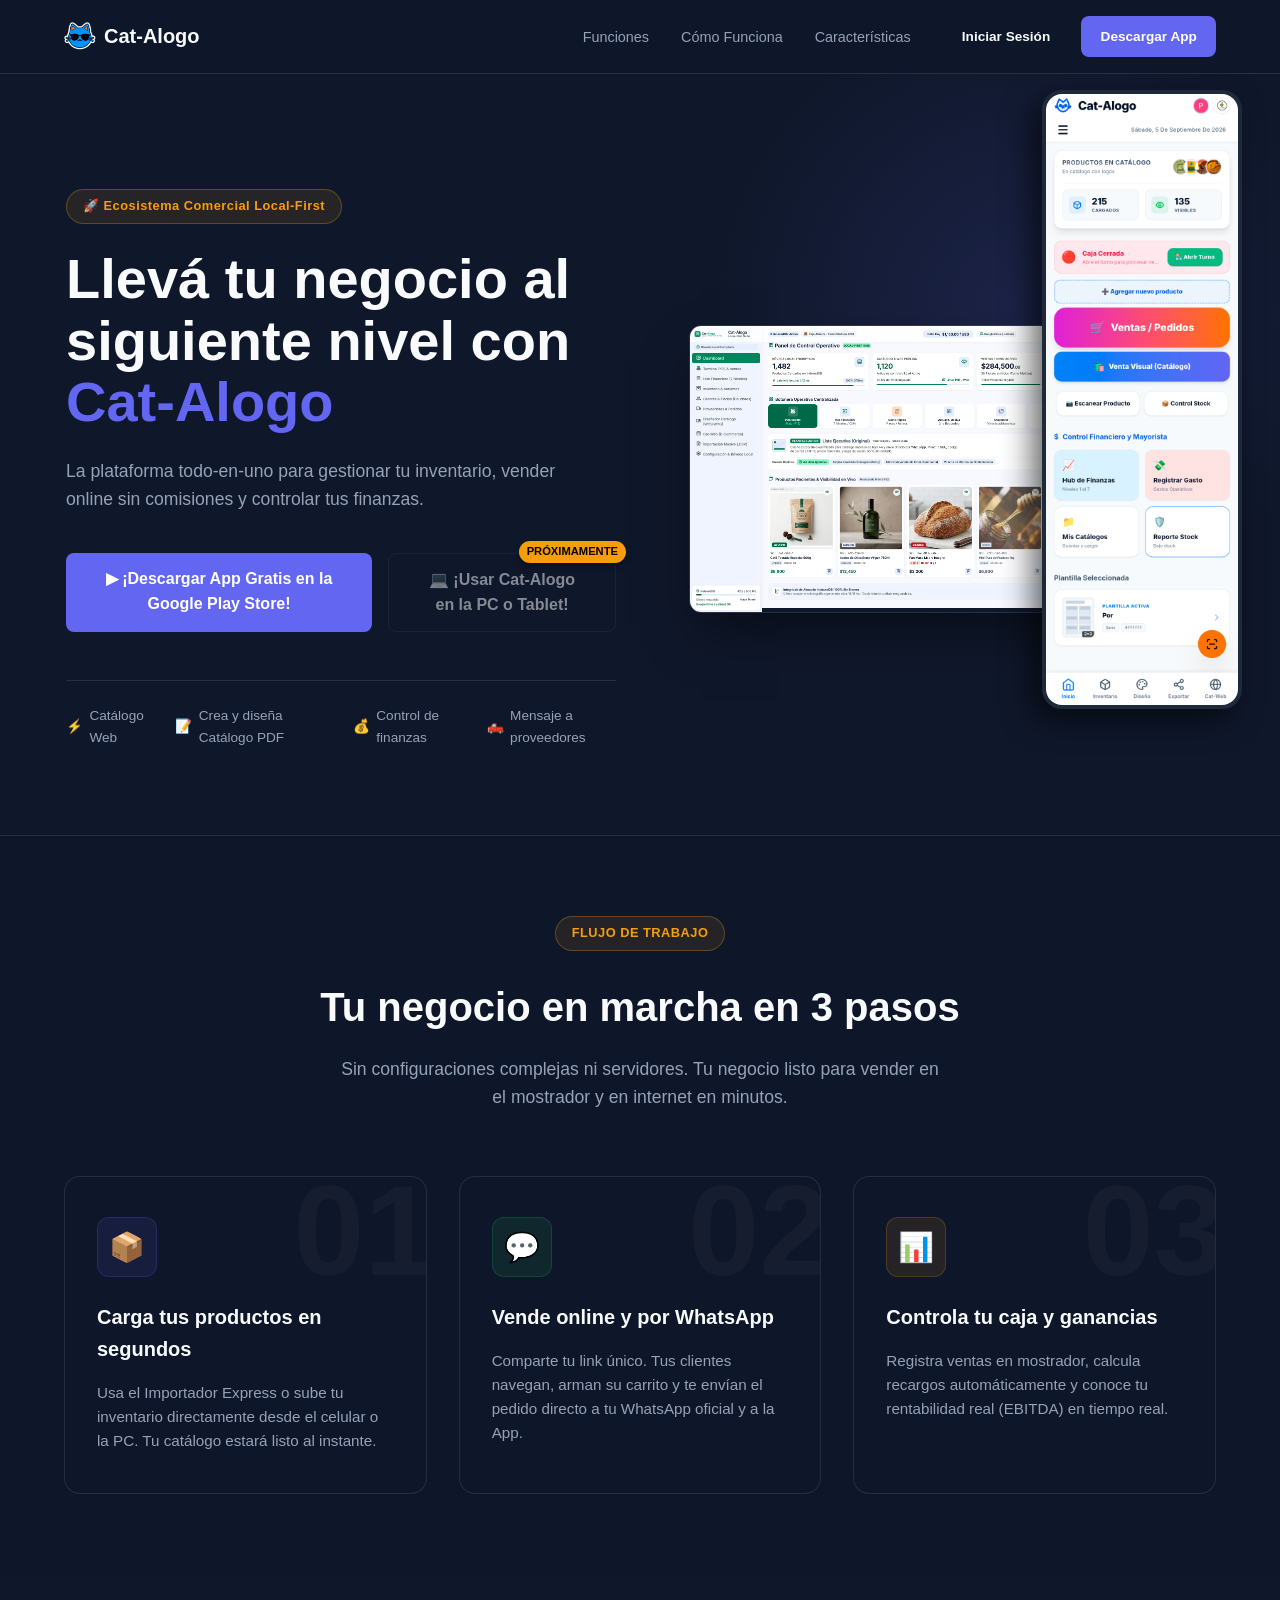
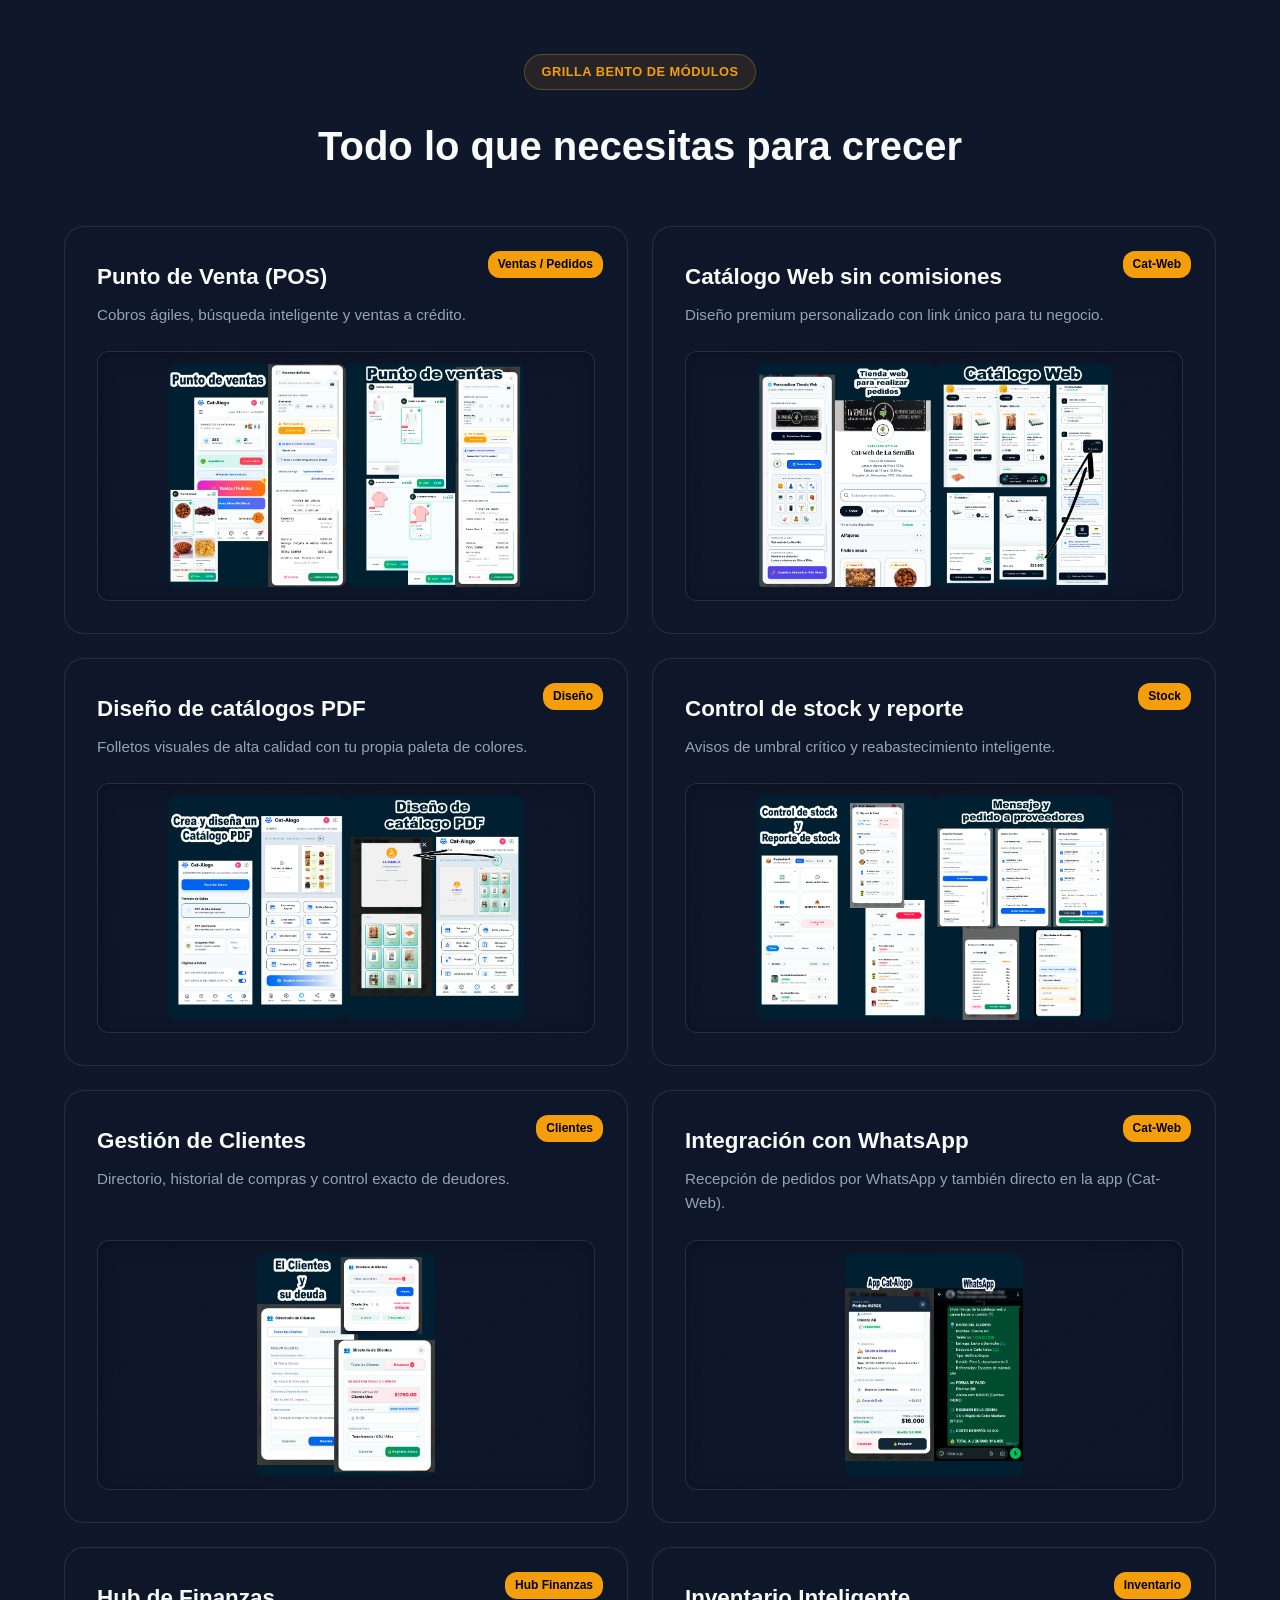
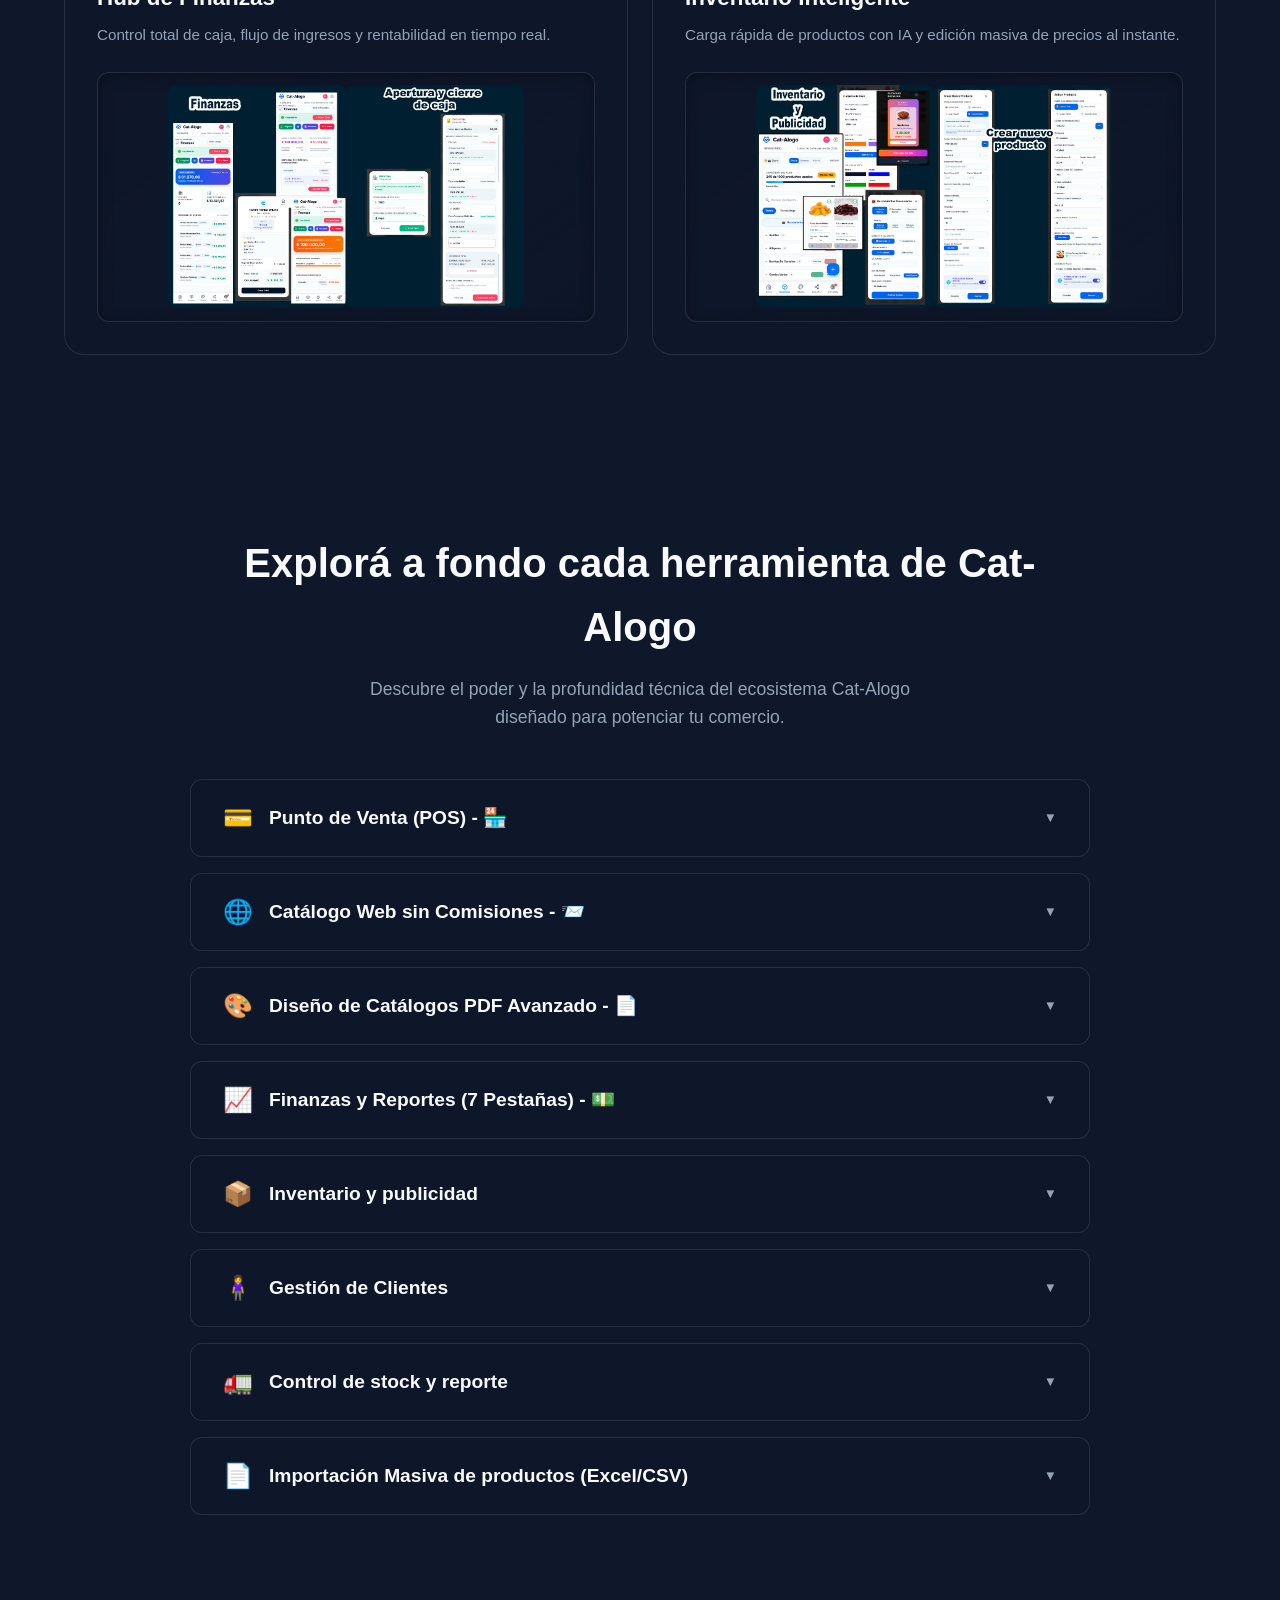
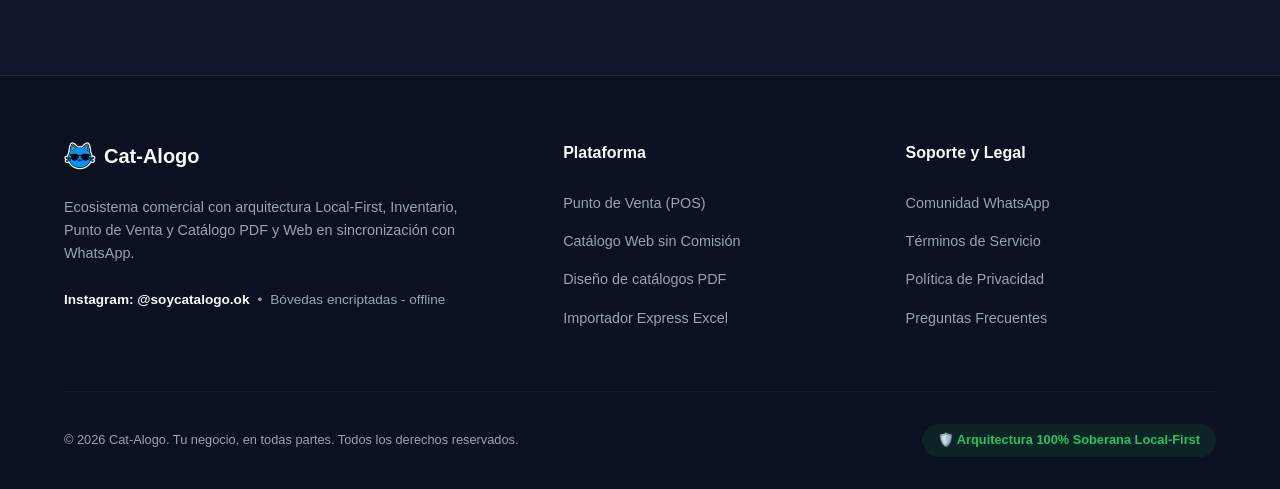
==== index.html @ 02b9c2d4 "Actualizando URLs de Open Graph" ====
<!DOCTYPE html>
<html lang="es">
<head>
    <meta charset="UTF-8">
    <meta name="viewport" content="width=device-width, initial-scale=1.0">
    <title>Cat-Alogo | Inventario, POS y Catálogo Web</title>
    
    <link rel="stylesheet" href="css/style.css">
    
    <meta name="description" content="Llevá tu negocio al siguiente nivel con Cat-Alogo. Inventario, Punto de Venta y Catálogo Web sin comisiones.">


    <!-- ... (tu código actual de arriba) ... -->
    <meta name="description" content="Llevá tu negocio al siguiente nivel con Cat-Alogo. Inventario, Punto de Venta y Catálogo Web sin comisiones.">

    
    <!-- ==========================================
                                    PROTOCOLO OPEN GRAPH (WhatsApp y Redes Sociales)
        ========================================== -->
    <meta property="og:type" content="website">
    
    <!-- IMPORTANTE: Cambia esta URL por la tuya de Vercel cuando la tengas -->
    <meta property="og:url" content="https://cat-alogo-landing-page.vercel.app/"> 
    
    <meta property="og:title" content="Cat-Alogo | Inventario, POS y Catálogo Web">
    <meta property="og:description" content="Explorá nuestra plataforma. Ingresá ahora para potenciar tus ventas, controlar tu stock y enviar tickets por WhatsApp en segundos.">
    
    <!-- Imagen de portada para WhatsApp (Asegúrate de que la ruta exista) -->
    <meta property="og:image" content="https://cat-alogo-landing-page.vercel.app/img/app-pc.png">
    <meta property="og:image:secure_url" content="https://cat-alogo-landing-page.vercel.app/img/app-pc.png">
    
    <meta property="og:image:type" content="image/png">
    <meta property="og:image:width" content="1200">
    <meta property="og:image:height" content="630">
    <meta property="og:image:alt" content="Interfaz de Cat-Alogo en PC y Celular">
    
    <!-- Favicon (Ícono de la pestaña) -->
    <link rel="icon" href="img/favicon.png" type="image/png" />
    <!-- ... (resto de tu head) ... -->

        <!-- ======================================================================= -->

    <link rel="icon" href="img/favicon.png" type="image/png" />
</head>
<body>

    <!-- ==========================================
         BARRA DE NAVEGACIÓN (Navbar)
         ========================================== -->
    <nav class="navbar" id="main-nav">
        <div class="nav-container">
            <a href="#" class="logo">
                <img src="img/logo-app.png" alt="Logo Cat-Alogo" class="logo-img">
                <span class="logo-text">Cat-Alogo</span>
            </a>

            <div class="nav-menu" id="nav-menu">
                <ul class="nav-links">
                    <li><a href="#funciones">Funciones</a></li>
                    <li><a href="#como-funciona">Cómo Funciona</a></li>
                    <li><a href="#detalles">Características</a></li>
                </ul>

                <div class="nav-actions">
                    <!-- BOTÓN MODIFICADO: Llama al modal de Login -->
                    <button class="btn btn-secondary" onclick="openLoginModal()">Iniciar Sesión</button>
                    <a href="https://play.google.com/store/apps/details?id=com.catalogstudio.app" target="_blank" rel="noopener" class="btn btn-primary">Descargar App</a>
                </div>
            </div>

            <button class="hamburger" id="hamburger-btn" aria-label="Abrir menú">
                <span class="bar"></span>
                <span class="bar"></span>
                <span class="bar"></span>
            </button>
        </div>
    </nav>

    <main>
        <!-- ==========================================
             SECCIÓN PRINCIPAL (Hero Section)
             ========================================== -->
        <section class="hero" id="inicio">
            <div class="hero-container">
                <div class="hero-content">
                    <span class="badge-amber">🚀 Ecosistema Comercial Local-First</span>
                    
                    <h1 class="hero-title">
                        Llevá tu negocio al <br> 
                        siguiente nivel con <br>
                        <span class="highlight">Cat-Alogo</span>
                    </h1>
                    
                    <p class="hero-description">
                        La plataforma todo-en-uno para gestionar tu inventario, vender online sin comisiones y controlar tus finanzas.
                    </p>
                    
                    <div class="hero-buttons">
                        <a href="https://play.google.com/store/apps/details?id=com.catalogstudio.app" target="_blank" rel="noopener" class="btn btn-primary btn-large">
                            <span class="icon">▶</span> ¡Descargar App Gratis en la Google Play Store!
                        </a>
                        <div class="btn-soon-container">
                            <a href="#" class="btn btn-outline btn-large disabled" onclick="event.preventDefault();">
                                💻 ¡Usar Cat-Alogo en la PC o Tablet!
                            </a>
                            <span class="badge-soon">Próximamente</span>
                        </div>
                    </div>
                    
                    <div class="hero-trust">
                        <div class="trust-item"><span class="icon-amber">⚡</span> Catálogo Web</div>
                        <div class="trust-item"><span class="icon-amber">📝</span> Crea y diseña Catálogo PDF</div>
                        <div class="trust-item"><span class="icon-amber">💰</span> Control de finanzas</div>
                        <div class="trust-item"><span class="icon-amber">🛻</span> Mensaje a proveedores</div>
                    </div>
                </div>

                <div class="hero-visual">
                    <img src="img/app-pc.png" alt="Vista de Cat-Alogo en PC" class="img-pc zoom-image">
                    <img src="img/app-movil.png" alt="Vista de Cat-Alogo en Celular" class="img-mobile zoom-image">
                </div>
            </div>
        </section>

        <!-- ==========================================
             SECCIÓN: CÓMO FUNCIONA EN 3 PASOS
             ========================================== -->
        <section class="how-it-works" id="como-funciona">
            <div class="container-steps">
                <div class="steps-header">
                    <span class="badge-amber">FLUJO DE TRABAJO</span>
                    <h2 class="section-title">Tu negocio en marcha en 3 pasos</h2>
                    <p class="section-subtitle">Sin configuraciones complejas ni servidores. Tu negocio listo para vender en el mostrador y en internet en minutos.</p>
                </div>

                <div class="steps-grid">
                    <div class="step-card">
                        <div class="step-number">01</div>
                        <div class="step-icon-box">
                            <span class="step-icon">📦</span>
                        </div>
                        <h3 class="step-title">Carga tus productos en segundos</h3>
                        <p class="step-desc">Usa el Importador Express o sube tu inventario directamente desde el celular o la PC. Tu catálogo estará listo al instante.</p>
                    </div>

                    <div class="step-card">
                        <div class="step-number">02</div>
                        <div class="step-icon-box">
                            <span class="step-icon">💬</span>
                        </div>
                        <h3 class="step-title">Vende online y por WhatsApp</h3>
                        <p class="step-desc">Comparte tu link único. Tus clientes navegan, arman su carrito y te envían el pedido directo a tu WhatsApp oficial y a la App.</p>
                    </div>

                    <div class="step-card">
                        <div class="step-number">03</div>
                        <div class="step-icon-box">
                            <span class="step-icon">📊</span>
                        </div>
                        <h3 class="step-title">Controla tu caja y ganancias</h3>
                        <p class="step-desc">Registra ventas en mostrador, calcula recargos automáticamente y conoce tu rentabilidad real (EBITDA) en tiempo real.</p>
                    </div>
                </div>
            </div>
        </section>

        <!-- ==========================================
             SECCIÓN: GRILLA BENTO DE MÓDULOS
             ========================================== -->
        <section class="modules-section" id="funciones">
            <div class="container-modules">
                <div class="modules-header">
                    <span class="badge-amber">GRILLA BENTO DE MÓDULOS</span>
                    <h2 class="section-title">Todo lo que necesitas para crecer</h2>
                </div>

                <div class="bento-grid">
                    
                    <div class="bento-item">
                        <span class="badge-premium">Ventas / Pedidos</span>
                        <div class="bento-content">
                            <h3>Punto de Venta (POS)</h3>
                                <p>Cobros ágiles, búsqueda inteligente y ventas a crédito.</p>
                        </div>
                        <div class="bento-image">
                            <img src="img/pos.png" alt="Interfaz de Venta POS Cat-Alogo" class="zoom-image">
                            <img src="img/pos1.png" alt="Interfaz de Venta POS Cat-Alogo" class="zoom-image">
                        </div>
                    </div>

                    <div class="bento-item">
                        <span class="badge-premium">Cat-Web</span>
                        <div class="bento-content">
                            <h3>Catálogo Web sin comisiones</h3>
                                <p>Diseño premium personalizado con link único para tu negocio.</p>
                        </div>
                        <div class="bento-image">
                            <img src="img/catweb.png" alt="Personalizar Tienda Web" class="zoom-image">
                            <img src="img/catweb1.png" alt="Personalizar Tienda Web" class="zoom-image">
                        </div>
                    </div>

                    <div class="bento-item">
                        <span class="badge-premium">Diseño</span>
                        <div class="bento-content">
                            <h3>Diseño de catálogos PDF</h3>
                                <p>Folletos visuales de alta calidad con tu propia paleta de colores.</p>
                        </div>
                        <div class="bento-image">
                            <img src="img/Estudio-PDF.png" alt="Estudio PDF" class="zoom-image">
                            <img src="img/Estudio-PDF1.png" alt="Estudio PDF" class="zoom-image">
                        </div>
                    </div>

                    <div class="bento-item">
                        <span class="badge-premium">Stock</span>
                        <div class="bento-content">
                            <h3>Control de stock y reporte</h3>
                                <p>Avisos de umbral crítico y reabastecimiento inteligente.</p>
                        </div>
                        <div class="bento-image">
                            <img src="img/stock.png" alt="Control de Stock" class="zoom-image">
                            <img src="img/stock1.png" alt="Control de Stock" class="zoom-image">
                        </div>
                    </div>

                    <div class="bento-item">
                        <span class="badge-premium">Clientes</span>
                        <div class="bento-content">
                            <h3>Gestión de Clientes</h3>
                                <p>Directorio, historial de compras y control exacto de deudores.</p>
                        </div>
                        <div class="bento-image">
                            <img src="img/cliente.png" alt="Gestión de Clientes" class="zoom-image">                            
                        </div>
                    </div>

                    <div class="bento-item">
                        <span class="badge-premium">Cat-Web</span>
                        <div class="bento-content">
                            <h3>Integración con WhatsApp</h3>
                                <p>Recepción de pedidos por WhatsApp y también directo en la app (Cat-Web).</p>
                        </div>
                        <div class="bento-image">
                            <img src="img/pedidos.png" alt="Pedidos WhatsApp" class="zoom-image">
                        </div>
                    </div>
                    
                    <div class="bento-item">
                        <span class="badge-premium">Hub Finanzas</span>
                        <div class="bento-content">
                            <h3>Hub de Finanzas</h3>
                                <p>Control total de caja, flujo de ingresos y rentabilidad en tiempo real.</p>
                        </div>
                        <div class="bento-image">
                            <img src="img/finanzas.png" alt="Módulo Finanzas" class="zoom-image">
                            <img src="img/caja.png" alt="Módulo Finanzas" class="zoom-image">
                        </div>
                    </div>

                    <div class="bento-item">
                        <span class="badge-premium">Inventario</span>
                        <div class="bento-content">
                            <h3>Inventario Inteligente</h3>
                                <p>Carga rápida de productos con IA y edición masiva de precios al instante.</p>
                        </div>
                        <div class="bento-image">
                            <img src="img/inventario.png" alt="Inventario" class="zoom-image">
                            <img src="img/producto.png" alt="Inventario" class="zoom-image">
                        </div>
                    </div>
                </div>
            </div>
        </section>

        <!-- ==========================================
            SECCIÓN: CARACTERÍSTICAS A FONDO (Acordeón)
            ========================================== -->
        <section class="features-accordion-section" id="detalles">
            <div class="accordion-container">
                <div class="accordion-header-text">
                    <h2 class="section-title">Explorá a fondo cada herramienta de Cat-Alogo</h2>
                    <p class="section-subtitle">Descubre el poder y la profundidad técnica del ecosistema Cat-Alogo diseñado para potenciar tu comercio.</p>
                </div>

                <div class="accordion-wrapper">
                    <!-- Item 1: POS -->
                    <div class="accordion-item">
                        <button class="accordion-btn" onclick="toggleFeature(this)">
                            <div class="btn-content">
                                <span class="accordion-icon">💳</span>
                                <h3>Punto de Venta (POS) - 🏪</h3>
                            </div>
                            <span class="accordion-chevron">▼</span>
                        </button>
                        <div class="accordion-panel">
                            <div class="panel-inner">
                                <p><strong>Ventas Rápidas:</strong> El módulo de ventas no es un simple anotador, sino una ventana flotante de Punto de Venta (POS) diseñada para cobrar con la máxima agilidad.</p>
                                <p><strong>Búsqueda Inteligente:</strong> Permite al vendedor buscar productos tecleando su nombre, código SKU, o utilizando la cámara nativa del celular como escáner de códigos de barras sin salir del carrito de compras.</p>
                                <p><strong>Sistema de lógica inteligente:</strong> diferenciando productos unitarios de aquellos que se venden a granel o por peso (permitiendo ingresar decimales exactos, como 1.250 kg).</p>
                                <p><strong>Múltiples Métodos de Pago:</strong> Soporta la gestión de ventas a crédito (fiado) ligadas a la cuenta corriente del cliente, y permite dividir una misma compra en dos métodos de pago simultáneos, aplicando recargos o descuentos de forma automática.</p>
                                <p><strong>Ticket de venta:</strong> Finaliza la operación emitiendo un ticket de venta detallado en formato PDF, listo para ser impreso o enviado al instante por WhatsApp.</p>
                            </div>
                        </div>
                    </div>

                    <!-- Item 2: Catálogo Web -->
                    <div class="accordion-item">
                        <button class="accordion-btn" onclick="toggleFeature(this)">
                            <div class="btn-content">
                                <span class="accordion-icon">🌐</span>
                                <h3>Catálogo Web sin Comisiones - 📨</h3>
                            </div>
                            <span class="accordion-chevron">▼</span>
                        </button>
                        <div class="accordion-panel">
                            <div class="panel-inner">
                                <p><strong>Enlaces Dinámicos y Únicos:</strong> El sistema genera rutas personalizadas basadas en el identificador o "slug" del vendedor. Al ingresar a ese link, se abre la web unica de ese vendedor.</p>
                                <p><strong>Diseño Personalizado:</strong> A través de un panel llamado "Gestor de Tienda Online" dentro de la app Android, el comerciante configura su identidad visual. La página web adopta instantáneamente el logotipo del negocio, la imagen de portada (banner) y la paleta de colores principal (color de marca), dejando de ser una web genérica para convertirse en la tienda oficial del usuario.</p>
                                <p><strong>Selección Inteligente de Inventario:</strong> El catálogo público está estrictamente separado de la base de datos interna de costos y proveedores. Solo se suben a la nube los productos que el vendedor marca explícitamente con el interruptor "Mostrar en Catálogo Online" o "Publicar en catálogo web".</p>
                                <p><strong>Integración con WhatsApp:</strong> Al confirmar el carrito, el cliente completa un formulario rápido solicitando su Nombre, Teléfono/WhatsApp, modalidad de entrega y forma de pago.</p>
                                <p><strong>Armado de WhatsApp Inteligente:</strong> Al finalizar, el sistema estructura un mensaje de texto profesional y detallado con el resumen exacto de la orden, abriendo automáticamente WhatsApp para enviarlo directamente al número del vendedor.</p>
                                <p><strong>Integración Transaccional con el POS:</strong> Desde la app, el vendedor abre el pedido web entrante y cuenta con un botón verde de "Confirmar y Facturar". Al presionarlo, el sistema transforma el pedido online en una venta local oficial, descontando el stock definitivamente de la Bóveda Local y sumando el dinero a las finanzas de la caja diaria.</p>
                            </div>
                        </div>
                    </div>

                    <!-- Item 3: PDF -->
                    <div class="accordion-item">
                        <button class="accordion-btn" onclick="toggleFeature(this)">
                            <div class="btn-content">
                                <span class="accordion-icon">🎨</span>
                                <h3>Diseño de Catálogos PDF Avanzado - 📄</h3>
                            </div>
                            <span class="accordion-chevron">▼</span>
                        </button>
                        <div class="accordion-panel">
                            <div class="panel-inner">
                                <p><strong>Libertad de Personalización:</strong> Control absoluto sobre los tamaños tipográficos y el espaciado individual de cada elemento de la tarjeta del producto, como el nombre, el precio normal, el precio de oferta y el código SKU.</p>
                                <p><strong>Estética Corporativa (Branding):</strong> Integra tipografías premium y permite establecer la paleta de colores oficial del negocio con colores independientes para los títulos y descripciones.</p>
                                <p><strong>Imágenes PNG Optimizadas:</strong> Transforma el catálogo en imágenes independientes, exportando cada hoja como una foto suelta. Este formato es perfecto para actualizar los catálogos nativos de WhatsApp Business o para publicarlo en Historias y Estados de redes sociales.</p>
                                <p><strong>Encuadre y Estructura (Layout):</strong> Permite configurar la geometría del documento PDF ajustando los márgenes del papel y definiendo cuántas columnas de productos se renderizarán por página.</p>
                                <p><strong>Organizador de Elementos:</strong> El usuario no está atado a un diseño rígido. La herramienta permite reordenar la ubicación de la información, dándole el poder de mover el bloque del precio para que aparezca por encima del título, o reubicar el código de barras.</p>
                                <p><strong>Plantillas:</strong> Cuenta con interruptores para habilitar una Carátula de portada (con logotipo y eslogan) y una Hoja de Cierre en la última página, la cual compila de forma automática la información de contacto.</p>
                                <p><strong>PDF de Alta Calidad y Optimizado:</strong> Formato cerrado de alta resolución. El motor aplica una compresión inteligente a las fotografías para generar un archivo de peso ultrabajo con renderizado rápido.</p>
                            </div>
                        </div>
                    </div>
                    
                    <!-- Item 4: Finanzas -->
                    <div class="accordion-item">
                        <button class="accordion-btn" onclick="toggleFeature(this)">
                            <div class="btn-content">
                                <span class="accordion-icon">📈</span>
                                <h3>Finanzas y Reportes (7 Pestañas) - 💵</h3>
                            </div>
                            <span class="accordion-chevron">▼</span>
                        </button>
                        <div class="accordion-panel">
                            <div class="panel-inner">
                                <p><strong>Nivel 1 (Operación POS):</strong> Audita el volumen de ventas totales del turno, la cantidad de transacciones, el ticket promedio y el historial de ventas del día.</p>
                                <p><strong>Nivel 2 (Flujo de Caja):</strong> Muestra el flujo de ingresos versus egresos operativos (Cash Flow) y calcula el saldo real consolidado del negocio.</p>
                                <p><strong>Nivel 3 (Gastos Operativos - OPEX):</strong> Analiza y clasifica todas las salidas de dinero por categorías personalizadas mostrando su distribución porcentual mediante gráficos visuales.</p>
                                <p><strong>Nivel 4 (Proveedores):</strong> Funciona como un gestor de cuentas por pagar, monitoreando el registro de liquidaciones y deudas comerciales.</p>
                                <p><strong>Nivel 5 (Rentabilidad y Medios de Pago):</strong> Calcula la ganancia neta real basada en los costos de los productos, desglosa el saldo de dinero según el medio de pago recibido y muestra el margen operativo estimado.</p>
                                <p><strong>Nivel 6 (Analítica y Proyección):</strong> Despliega un panel visual con gráficos que revelan el ranking de los 5 productos más vendidos y los 5 más rentables. Además, calcula proyecciones estimadas de cierre de mes.</p>
                                <p><strong>Nivel 7 (ERP Pro - P&L):</strong> Presenta el Estado de Resultados o P&L, con cálculos gerenciales avanzados como el EBITDA y el Punto de Equilibrio.</p>
                            </div>
                        </div>
                    </div>

                    <!-- Item 5: Inventario y publicidad -->
                    <div class="accordion-item">
                        <button class="accordion-btn" onclick="toggleFeature(this)">
                            <div class="btn-content">
                                <span class="accordion-icon">📦</span>
                                <h3>Inventario y publicidad</h3>
                            </div>
                            <span class="accordion-chevron">▼</span>
                        </button>
                        <div class="accordion-panel">
                            <div class="panel-inner">
                                <p><strong>Ficha Comercial Completa:</strong> Formulario exhaustivo que permite cargar: Nombre, Descripción, Categoría y Proveedor. Soporta lectura de Código de Barras (SKU) con la cámara. Permite registrar Precio Normal, Precio de Oferta y Precio de Costo (oculto).</p>
                                <p><strong>Agrupación por Variantes (Acordeón Inteligente):</strong> Los productos con diferentes talles, colores o modelos no inundan la lista principal; se agrupan automáticamente en una "Carpeta Visual". Al tocarla, se despliega un carrusel para controlar el stock exacto de cada variante.</p>
                                <p><strong>Borrador de Fondos con IA:</strong> Integración nativa con Inteligencia Artificial. Al tomar una fotografía cruda, la IA recorta y elimina automáticamente todo el fondo de la imagen, dejándola limpia con calidad de estudio.</p>
                                <p><strong>Creador de Instagram Stories:</strong> Toma la foto limpia del producto y genera automáticamente una pieza gráfica vertical (formato 9:16), ideal para Estados de WhatsApp o Stories de Instagram, aplicando textos promocionales y fondos degradados.</p>
                            </div>
                        </div>
                    </div>

                    <!-- Item 6: Gestión de Clientes -->
                    <div class="accordion-item">
                        <button class="accordion-btn" onclick="toggleFeature(this)">
                            <div class="btn-content">
                                <span class="accordion-icon">🧍‍♀️</span>
                                <h3>Gestión de Clientes</h3>
                            </div>
                            <span class="accordion-chevron">▼</span>
                        </button>
                        <div class="accordion-panel">
                            <div class="panel-inner">
                                <p><strong>Directorio de Clientes:</strong> Libreta de contactos profesional para registrar clientes (Nombre, Teléfono/WhatsApp, Dirección, y Notas internas).</p>
                                <p><strong>Venta a Crédito y Pagos Parciales (Fiado):</strong> En el POS, el vendedor puede asignar la venta a un cliente y marcar "Venta a Crédito". La app calcula automáticamente el faltante y lo resta a la cuenta corriente del cliente como "Saldo Deudor".</p>
                                <p><strong>Protección Financiera:</strong> El sistema envía a la caja registradora del día únicamente el efectivo real que el cliente entregó en ese momento, protegiendo las métricas del negocio.</p>
                                <p><strong>Filtro y Lista de Morosos:</strong> Pestaña exclusiva de "Deudores" que muestra notificación roja de la deuda. Los clientes se ordenan automáticamente de mayor a menor deuda.</p>
                                <p><strong>Botón de Cobro (Abonos):</strong> Cuando un deudor abona, la aplicación resta esa cantidad de la deuda histórica sin duplicar ventas originales.</p>
                                <p><strong>Recordatorios por WhatsApp Automáticos:</strong> La app redacta y abre automáticamente un mensaje en WhatsApp dirigido al cliente deudor recordando el saldo pendiente.</p>
                            </div>
                        </div>
                    </div>

                    <!-- Item 7: Control de stock y reporte -->
                    <div class="accordion-item">
                        <button class="accordion-btn" onclick="toggleFeature(this)">
                            <div class="btn-content">
                                <span class="accordion-icon">🚛</span>
                                <h3>Control de stock y reporte</h3>
                            </div>
                            <span class="accordion-chevron">▼</span>
                        </button>
                        <div class="accordion-panel">
                            <div class="panel-inner">
                                <p><strong>Directorio de Proveedores:</strong> Base de datos de suplidores. Al crear un producto, se vincula a un proveedor específico, evitando errores y sincronizando el inventario.</p>
                                <p><strong>Monitor de Stock Crítico:</strong> Indicador visual de alerta de productos agotándose.</p>
                                <p><strong>Generador de Órdenes (Mensaje de Pedido):</strong> La app detecta productos con stock bajo de un proveedor específico y redacta automáticamente una orden de compra estructurada (texto o PDF) lista para WhatsApp.</p>
                                <p><strong>Sincronización de Recepción Pendiente:</strong> Los pedidos quedan "En Tránsito". Al recibir la mercadería, se valida y se marca como "Recibido".</p>
                                <p><strong>Actualización Mágica:</strong> En ese instante, la aplicación asienta el pago (deuda comercial) y suma automáticamente las cantidades al stock físico, normalizando el inventario.</p>
                            </div>
                        </div>
                    </div>

                    <!-- Item 8: Importación Masiva -->
                    <div class="accordion-item">
                        <button class="accordion-btn" onclick="toggleFeature(this)">
                            <div class="btn-content">
                                <span class="accordion-icon">📄</span>
                                <h3>Importación Masiva de productos (Excel/CSV)</h3>
                            </div>
                            <span class="accordion-chevron">▼</span>
                        </button>
                        <div class="accordion-panel">
                            <div class="panel-inner">
                                <p><strong>Plantilla Base:</strong> Descarga un archivo .csv (codificado en UTF-8) con las columnas exactas que el sistema requiere.</p>
                                <p><strong>Completar Datos:</strong> El comerciante pega toda su lista de productos en la plantilla usando Excel o Google Sheets.</p>
                                <p><strong>Inyección Local Segura:</strong> El motor procesa los datos localmente en el teléfono, filtra errores humanos y vuelca el inventario en la Bóveda Local al instante, sin enviar datos a servidores externos.</p>
                                <p><strong>Actualización Inteligente (SKU):</strong> El importador usa el Código de Producto (SKU). Si existe, actualiza precio y stock conservando la foto. Si no existe, lo crea como artículo nuevo. Ideal para ediciones masivas de precios en PC.</p>
                            </div>
                        </div>
                    </div>

                </div>
            </div>
        </section>

        <!-- ==========================================
            MODAL DE INICIO DE SESIÓN (LOGIN / REGISTRO)
            ========================================== -->
        <div class="auth-modal-overlay" id="auth-modal">
            <div class="auth-modal-content">
                <!-- Botón de Cerrar (X) -->
                <button class="auth-close-btn" onclick="closeLoginModal()">✕</button>
                
                <div class="auth-header">
                    <img src="img/logo-app.png" alt="Cat-Alogo" class="auth-logo">
                    <h2>Bienvenido a Cat-Alogo</h2>
                    <p>Gestiona tu comercio de forma inteligente</p>
                </div>

                <!-- Pestañas (Tabs) de navegación dentro del Modal -->
                <div class="auth-tabs">
                    <button class="auth-tab active" onclick="switchAuthTab('login')">Ingresar</button>
                    <button class="auth-tab" onclick="switchAuthTab('register')">Crear Cuenta</button>
                </div>

                <!-- Formulario -->
                <form class="auth-form" id="auth-form">
                    <div class="auth-input-group">
                        <label for="email">Correo Electrónico</label>
                        <input type="email" id="email" placeholder="tunombre@negocio.com" required>
                    </div>
                    
                    <div class="auth-input-group">
                        <label for="password">Contraseña</label>
                        <input type="password" id="password" placeholder="••••••••" required>
                    </div>

                    <!-- NUEVO CAMPO: Confirmar Contraseña (Oculto por defecto) -->
                    <div class="auth-input-group" id="confirm-password-group" style="display: none;">
                        <label for="confirm-password">Confirmar Contraseña</label>
                        <input type="password" id="confirm-password" placeholder="••••••••">
                        <span id="password-error" style="color: #ef4444; font-size: 0.8rem; display: none; margin-top: 4px;">Las contraseñas no coinciden.</span>
                    </div>

                    <!-- Enlace solo visible en Login -->
                    <div class="auth-forgot-password" id="forgot-password-link">
                        <a href="#">¿Olvidaste tu contraseña?</a>
                    </div>

                    <button type="submit" class="btn btn-primary auth-submit-btn" id="auth-submit-btn">
                        Acceder a mi Panel
                    </button>
                </form>
            </div>
        </div>
    </main>

    <!-- ==========================================
        FOOTER INSTITUCIONAL
        ========================================== -->
    <footer class="main-footer">
        <div class="footer-container">
            <div class="footer-brand">
                <div class="logo">
                    <img src="img/logo-app.png" alt="Logo Cat-Alogo" class="logo-img">
                    <span class="logo-text">Cat-Alogo</span>
                </div>
                <p>Ecosistema comercial con arquitectura Local-First, Inventario, Punto de Venta y Catálogo PDF y Web en sincronización con WhatsApp.</p>
                <div class="footer-social">
                    <a href="https://www.instagram.com/soycatalogo.ok/" target="_blank" rel="noopener">Instagram: @soycatalogo.ok</a>
                    <span class="dot-separator">•</span>
                    <span>Bóvedas encriptadas - offline</span>
                </div>
            </div>

            <div class="footer-links">
                <div class="link-column">
                    <h4>Plataforma</h4>
                    <ul>
                        <li><a href="#">Punto de Venta (POS)</a></li>
                        <li><a href="#">Catálogo Web sin Comisión</a></li>
                        <li><a href="#">Diseño de catálogos PDF</a></li>
                        <li><a href="#">Importador Express Excel</a></li>
                    </ul>
                </div>
                <div class="link-column">
                    <h4>Soporte y Legal</h4>
                    <ul>
                        <li><a href="#">Comunidad WhatsApp</a></li>
                        <li><a href="#">Términos de Servicio</a></li>
                        <li><a href="#">Política de Privacidad</a></li>
                        <li><a href="#">Preguntas Frecuentes</a></li>
                    </ul>
                </div>
            </div>
        </div>
        
        <div class="footer-bottom">
            <p>&copy; 2026 Cat-Alogo. Tu negocio, en todas partes. Todos los derechos reservados.</p>
            <div class="footer-badge">🛡️ Arquitectura 100% Soberana Local-First</div>
        </div>
    </footer>

    <!-- Enlace al archivo de JavaScript -->
    <script src="script.js"></script>
</body>
</html>
---- css/style.css ----
/* ==========================================================================
   Cat-Alogo | Estilo Estético & Responsive (PC, Tablet y Celular)
   ========================================================================== */

:root {
    --bg-dark: #0f172a;        /* Azul Marino Profundo */
    --accent-indigo: #6366f1;  /* Índigo */
    --accent-green: #22c55e;   /* Verde Menta */
    --accent-amber: #f59e0b;   /* Dorado Ámbar */
    --text-light: #f8fafc;
    --text-muted: #94a3b8;
    --surface-glass: rgba(15, 23, 42, 0.85);
    --border-glass: rgba(255, 255, 255, 0.1);
}

/* RESET */
* {
    margin: 0;
    padding: 0;
    box-sizing: border-box;
}

body {
    background-color: var(--bg-dark);
    color: var(--text-light);
    font-family: 'Inter', -apple-system, BlinkMacSystemFont, sans-serif;
    line-height: 1.6;
}

@import url('https://fonts.googleapis.com/css2?family=Inter:wght@400;500;700;900&display=swap');

/* ==========================================
   Navbar y Menú Hamburguesa
   ========================================== */
.navbar {
    position: fixed;
    top: 0;
    left: 0;
    width: 100%;
    padding: 1rem 5%;
    background-color: var(--surface-glass);
    backdrop-filter: blur(12px);
    -webkit-backdrop-filter: blur(12px);
    border-bottom: 1px solid var(--border-glass);
    z-index: 1000;
}

.nav-container {
    max-width: 1200px;
    margin: 0 auto;
    display: flex;
    justify-content: space-between;
    align-items: center;
}

.logo {
    display: flex;
    align-items: center;
    gap: 0.5rem;
    text-decoration: none;
    color: var(--text-light);
    font-weight: 900;
    font-size: 1.25rem;
    z-index: 1001;
}

.logo-img {
    width: 32px;
    height: 32px;
    border-radius: 8px;
    object-fit: cover;
}

.nav-menu {
    display: flex;
    align-items: center;
    gap: 2rem;
}

.nav-links {
    display: flex;
    list-style: none;
    gap: 2rem;
}

.nav-links a {
    text-decoration: none;
    color: var(--text-muted);
    font-weight: 500;
    font-size: 0.9rem;
    transition: color 0.2s ease;
}

.nav-links a:hover {
    color: var(--text-light);
}

.nav-actions {
    display: flex;
    gap: 0.75rem;
    align-items: center;
}

.btn {
    padding: 0.6rem 1.2rem;
    border-radius: 8px;
    font-weight: 600;
    font-size: 0.85rem;
    text-decoration: none;
    transition: all 0.2s ease;
    cursor: pointer;
    border: none;
    text-align: center;
}

.btn-primary {
    background-color: var(--accent-indigo);
    color: white;
}

.btn-primary:hover {
    background-color: #4f46e5;
    transform: translateY(-1px);
}

.btn-secondary {
    background-color: transparent;
    color: var(--text-light);
}

.btn-secondary:hover {
    background-color: rgba(255, 255, 255, 0.1);
}

.hamburger {
    display: none;
    background: transparent;
    border: none;
    cursor: pointer;
    flex-direction: column;
    gap: 5px;
    z-index: 1001;
}

.hamburger .bar {
    display: block;
    width: 25px;
    height: 3px;
    background-color: var(--text-light);
    border-radius: 3px;
    transition: all 0.3s ease-in-out;
}

/* ==========================================
   SECCIÓN PRINCIPAL (Hero Section)
   ========================================== */
main {
    margin-top: 70px; 
}

.hero {
    padding: 6rem 5% 4rem;
    min-height: 85vh;
    display: flex;
    align-items: center;
    position: relative;
    overflow: hidden;
}

.hero::before {
    content: '';
    position: absolute;
    top: -10%;
    right: -5%;
    width: 50vw;
    height: 50vw;
    background: radial-gradient(circle, rgba(99, 102, 241, 0.15) 0%, rgba(15, 23, 42, 0) 70%);
    border-radius: 50%;
    z-index: 0;
}

.hero-container {
    max-width: 1200px;
    margin: 0 auto;
    display: flex;
    align-items: center;
    justify-content: space-between;
    gap: 3rem;
    z-index: 1;
    position: relative;
}

.hero-content {
    flex: 1;
    max-width: 600px;
}

.badge-amber {
    display: inline-block;
    background-color: rgba(245, 158, 11, 0.1);
    color: var(--accent-amber);
    border: 1px solid rgba(245, 158, 11, 0.3);
    padding: 0.4rem 1rem;
    border-radius: 50px;
    font-size: 0.8rem;
    font-weight: 700;
    letter-spacing: 0.5px;
    margin-bottom: 1.5rem;
}

.hero-title {
    font-size: 3.5rem;
    font-weight: 900;
    line-height: 1.1;
    margin-bottom: 1.5rem;
    color: var(--text-light);
}

.hero-title .highlight {
    color: var(--accent-indigo);
}

.hero-description {
    font-size: 1.1rem;
    color: var(--text-muted);
    margin-bottom: 2.5rem;
    max-width: 90%;
}

.hero-buttons {
    display: flex;
    gap: 1rem;
    margin-bottom: 3rem;
}

.btn-large {
    padding: 0.8rem 1.8rem;
    font-size: 1rem;
}

.btn-outline {
    background-color: transparent;
    color: var(--text-light);
    border: 1px solid var(--border-glass);
    display: flex;
    align-items: center;
    gap: 0.5rem;
}

.btn-outline:hover {
    border-color: var(--text-muted);
    background-color: rgba(255, 255, 255, 0.05);
}

.icon-amber { color: var(--accent-amber); }

.hero-trust {
    display: flex;
    gap: 1.5rem;
    border-top: 1px solid var(--border-glass);
    padding-top: 1.5rem;
}

.trust-item {
    font-size: 0.85rem;
    color: var(--text-muted);
    display: flex;
    align-items: center;
    gap: 0.4rem;
    font-weight: 500;
}

.btn-soon-container {
    position: relative;
    display: inline-block;
}

.btn.disabled {
    opacity: 0.5;
    cursor: not-allowed;
    border-color: rgba(255, 255, 255, 0.1);
}

.badge-soon {
    position: absolute;
    top: -12px;
    right: -10px;
    background-color: var(--accent-amber);
    color: #000;
    font-size: 0.7rem;
    font-weight: 800;
    padding: 2px 8px;
    border-radius: 20px;
    text-transform: uppercase;
    box-shadow: 0 4px 6px rgba(0,0,0,0.3);
}

.hero-visual {
    flex: 1;
    position: relative;
    display: flex;
    justify-content: center;
    align-items: center;
    min-height: 400px;
}

.img-pc {
    width: 100%;
    max-width: 500px;
    border-radius: 12px;
    box-shadow: 0 25px 50px -12px rgba(0, 0, 0, 0.5);
    border: 1px solid var(--border-glass);
    z-index: 1;
    cursor: pointer;
    transition: transform 0.4s cubic-bezier(0.175, 0.885, 0.32, 1.275), filter 0.4s ease;
}

.img-mobile {
    position: absolute;
    right: -5%;
    bottom: -10%;
    width: 200px;
    border-radius: 20px;
    box-shadow: -10px 10px 30px rgba(0,0,0,0.6);
    border: 4px solid #1e293b;
    z-index: 2;
    cursor: pointer;
    transition: transform 0.4s cubic-bezier(0.175, 0.885, 0.32, 1.275), filter 0.4s ease;
}

.img-pc:hover, .img-mobile:hover {
    transform: scale(1.06); 
    filter: drop-shadow(0 15px 25px rgba(0, 0, 0, 0.7)) drop-shadow(0 0 15px rgba(99, 102, 241, 0.3));
    z-index: 3;
}

/* ==========================================
   SECCIÓN: CÓMO FUNCIONA (3 Pasos)
   ========================================== */
.how-it-works {
    padding: 5rem 5%;
    background-color: rgba(15, 23, 42, 0.5);
    border-top: 1px solid var(--border-glass);
}

.container-steps {
    max-width: 1200px;
    margin: 0 auto;
}

.steps-header {
    text-align: center;
    margin-bottom: 4rem;
}

.section-title {
    font-size: 2.5rem;
    font-weight: 800;
    color: var(--text-light);
    margin-bottom: 1rem;
}

.section-subtitle {
    color: var(--text-muted);
    max-width: 600px;
    margin: 0 auto;
    font-size: 1.1rem;
}

.steps-grid {
    display: grid;
    grid-template-columns: repeat(3, 1fr);
    gap: 2rem;
}

.step-card {
    background: var(--surface-glass);
    border: 1px solid var(--border-glass);
    border-radius: 16px;
    padding: 2.5rem 2rem;
    position: relative;
    overflow: hidden;
    transition: transform 0.3s ease, box-shadow 0.3s ease;
}

.step-card:hover {
    transform: translateY(-5px);
    box-shadow: 0 10px 30px rgba(0, 0, 0, 0.3);
    border-color: rgba(255, 255, 255, 0.2);
}

.step-number {
    position: absolute;
    top: -10px;
    right: -10px;
    font-size: 8rem;
    font-weight: 900;
    color: rgba(255, 255, 255, 0.03);
    line-height: 1;
    z-index: 0;
    pointer-events: none;
}

.step-icon-box {
    background: rgba(99, 102, 241, 0.1);
    width: 60px;
    height: 60px;
    border-radius: 12px;
    display: flex;
    align-items: center;
    justify-content: center;
    margin-bottom: 1.5rem;
    border: 1px solid rgba(99, 102, 241, 0.2);
    position: relative;
    z-index: 1;
}

.step-icon {
    font-size: 1.8rem;
}

.step-card:nth-child(2) .step-icon-box {
    background: rgba(34, 197, 94, 0.1);
    border-color: rgba(34, 197, 94, 0.2);
}

.step-card:nth-child(3) .step-icon-box {
    background: rgba(245, 158, 11, 0.1);
    border-color: rgba(245, 158, 11, 0.2);
}

.step-title {
    font-size: 1.25rem;
    color: var(--text-light);
    margin-bottom: 1rem;
    position: relative;
    z-index: 1;
}

.step-desc {
    color: var(--text-muted);
    font-size: 0.95rem;
    line-height: 1.6;
    position: relative;
    z-index: 1;
}

/* ==========================================
   SECCIÓN: GRILLA BENTO
   ========================================== */
.modules-section {
    padding: 5rem 5%;
}

.container-modules {
    max-width: 1200px;
    margin: 0 auto;
}

.modules-header {
    text-align: center;
    margin-bottom: 3rem;
}

.bento-grid {
    display: grid;
    grid-template-columns: repeat(auto-fit, minmax(400px, 1fr));
    gap: 1.5rem;
}

.bento-item {
    background: var(--surface-glass);
    border: 1px solid var(--border-glass);
    border-radius: 20px;
    padding: 2rem;
    display: flex;
    flex-direction: column;
    justify-content: space-between;
    position: relative;
    overflow: hidden;
    transition: transform 0.3s ease;
}

.bento-item:hover {
    transform: translateY(-5px);
}

.bento-content h3 {
    font-size: 1.4rem;
    margin-bottom: 0.5rem;
    color: var(--text-light);
}

.bento-content p {
    color: var(--text-muted);
    font-size: 0.95rem;
}

.badge-premium {
    position: absolute;
    top: 1.5rem;
    right: 1.5rem;
    background-color: var(--accent-amber);
    color: #000;
    font-size: 0.75rem;
    font-weight: 800;
    padding: 4px 10px;
    border-radius: 12px;
}

.bento-image {
    margin-top: 1.5rem;
    height: 250px; 
    position: relative;
    display: flex;
    justify-content: center;
    align-items: center; 
    overflow: hidden;
    border-radius: 12px;
    background: linear-gradient(145deg, rgba(15,23,42,0.6), rgba(15,23,42,0.2)); 
    border: 1px solid var(--border-glass);
    box-shadow: inset 0 2px 15px rgba(0,0,0,0.3);
}

.bento-image img {
    max-width: 90%; 
    height: 90%;    
    object-fit: contain; 
    border-radius: 8px; 
    cursor: pointer;    
    transition: transform 0.3s ease, filter 0.3s ease;
}

.bento-image:hover img {
    transform: scale(1.03); 
    filter: drop-shadow(0 10px 20px rgba(0,0,0,0.5)); 
}

/* ==========================================
   SECCIÓN: CARACTERÍSTICAS A FONDO (Acordeón)
   ========================================== */
.features-accordion-section {
    padding: 6rem 5%;
    background-color: var(--bg-dark); 
}

.accordion-container {
    max-width: 900px; 
    margin: 0 auto;
}

.accordion-header-text {
    text-align: center;
    margin-bottom: 3rem;
}

.accordion-wrapper {
    display: flex;
    flex-direction: column;
    gap: 1rem;
}

.accordion-item {
    background: var(--surface-glass);
    border: 1px solid var(--border-glass);
    border-radius: 12px;
    overflow: hidden; 
}

.accordion-btn {
    width: 100%;
    text-align: left;
    padding: 1.5rem 2rem;
    background: transparent;
    border: none;
    color: var(--text-light);
    cursor: pointer;
    display: flex;
    justify-content: space-between;
    align-items: center;
    transition: background-color 0.3s ease;
}

.accordion-btn:hover {
    background-color: rgba(255, 255, 255, 0.03);
}

.btn-content {
    display: flex;
    align-items: center;
    gap: 1rem;
}

.btn-content h3 {
    font-size: 1.2rem;
    font-weight: 600;
}

.accordion-icon {
    font-size: 1.5rem;
}

.accordion-chevron {
    color: var(--text-muted);
    transition: transform 0.3s ease;
}

.accordion-btn.active .accordion-chevron {
    transform: rotate(180deg);
    color: var(--accent-indigo);
}

.accordion-panel {
    max-height: 0;
    overflow: hidden;
    transition: max-height 0.4s cubic-bezier(0.4, 0, 0.2, 1), opacity 0.3s ease;
    opacity: 0;
    background-color: rgba(0, 0, 0, 0.2); 
}

.panel-inner {
    padding: 0 2rem 2rem 4rem; 
}

.panel-inner p {
    color: var(--text-muted);
    font-size: 0.95rem;
    line-height: 1.6;
    margin-bottom: 1rem;
}

.panel-inner p:last-child {
    margin-bottom: 0;
}

.panel-inner strong {
    color: var(--text-light);
}

.accordion-panel.show {
    opacity: 1;
}

/* ==========================================
   MODAL DE INICIO DE SESIÓN (LOGIN / REGISTRO)
   ========================================== */
.auth-modal-overlay {
    position: fixed;
    top: 0;
    left: 0;
    width: 100vw;
    height: 100vh;
    background-color: rgba(0, 0, 0, 0.7);
    backdrop-filter: blur(8px);
    -webkit-backdrop-filter: blur(8px);
    z-index: 10000;
    display: none; 
    justify-content: center;
    align-items: center;
    padding: 20px;
    box-sizing: border-box;
}

.auth-modal-overlay.active {
    display: flex;
}

.auth-modal-content {
    background: var(--bg-dark);
    border: 1px solid var(--border-glass);
    border-radius: 24px;
    width: 100%;
    max-width: 420px;
    padding: 2.5rem;
    box-shadow: 0 25px 50px -12px rgba(0, 0, 0, 0.7);
    position: relative;
    animation: modalPopIn 0.4s cubic-bezier(0.175, 0.885, 0.32, 1.275);
}

@keyframes modalPopIn {
    0% { transform: scale(0.9); opacity: 0; }
    100% { transform: scale(1); opacity: 1; }
}

.auth-close-btn {
    position: absolute;
    top: 1.2rem;
    right: 1.2rem;
    background: transparent;
    border: none;
    color: var(--text-muted);
    font-size: 1.5rem;
    cursor: pointer;
    transition: color 0.2s;
}

.auth-close-btn:hover {
    color: var(--text-light);
}

.auth-header {
    text-align: center;
    margin-bottom: 2rem;
}

.auth-logo {
    width: 48px;
    height: 48px;
    border-radius: 12px;
    margin-bottom: 1rem;
    object-fit: cover;
}

.auth-header h2 {
    font-size: 1.5rem;
    font-weight: 800;
    color: var(--text-light);
    margin-bottom: 0.5rem;
}

.auth-header p {
    color: var(--text-muted);
    font-size: 0.9rem;
}

.auth-tabs {
    display: flex;
    background: rgba(255,255,255, 0.05);
    border-radius: 12px;
    padding: 0.3rem;
    margin-bottom: 2rem;
}

.auth-tab {
    flex: 1;
    background: transparent;
    border: none;
    color: var(--text-muted);
    padding: 0.6rem;
    font-weight: 600;
    font-size: 0.9rem;
    border-radius: 10px;
    cursor: pointer;
    transition: all 0.3s;
}

.auth-tab.active {
    background: var(--accent-indigo);
    color: white;
    box-shadow: 0 4px 10px rgba(99, 102, 241, 0.3);
}

.auth-form {
    display: flex;
    flex-direction: column;
    gap: 1.2rem;
}

.auth-input-group {
    display: flex;
    flex-direction: column;
}

.auth-input-group label {
    font-size: 0.85rem;
    font-weight: 600;
    color: var(--text-muted);
    margin-bottom: 0.5rem;
}

.auth-input-group input {
    width: 100%;
    padding: 0.8rem 1rem;
    background: rgba(255, 255, 255, 0.05);
    border: 1px solid var(--border-glass);
    border-radius: 12px;
    color: var(--text-light);
    font-family: inherit;
    outline: none;
    transition: border-color 0.3s;
}

.auth-input-group input:focus {
    border-color: var(--accent-indigo);
    background: rgba(255, 255, 255, 0.08);
}

/* Bordes rojos para indicar error de validación en la contraseña */
.auth-input-group input.input-error {
    border-color: #ef4444 !important;
}

.auth-forgot-password {
    text-align: right;
    margin-top: -0.5rem;
}

.auth-forgot-password a {
    color: var(--accent-indigo);
    text-decoration: none;
    font-size: 0.8rem;
    font-weight: 600;
}

.auth-forgot-password a:hover {
    text-decoration: underline;
}

.auth-submit-btn {
    width: 100%;
    padding: 0.9rem;
    font-size: 1rem;
    margin-top: 0.5rem;
}

/* ==========================================
   EFECTO ZOOM / LIGHTBOX PANTALLA COMPLETA
   ========================================== */
.lightbox-pantalla {
    position: fixed; 
    top: 0;
    left: 0;
    width: 100vw; 
    height: 100vh;
    background-color: rgba(0, 0, 0, 0.95); 
    z-index: 9999; 
    overflow: auto; 
    display: none; 
    justify-content: center;
    align-items: center;
    padding: 20px;
    box-sizing: border-box;
}

.lightbox-pantalla.activo {
    display: flex; 
}

.lightbox-image {
    max-width: 100%; 
    max-height: 95vh; 
    object-fit: contain; 
    margin: auto; 
    cursor: pointer; 
    box-shadow: 0 0 40px rgba(0,0,0,0.8);
    border-radius: 12px;
}

/* ==========================================
   FOOTER
   ========================================== */
.main-footer {
    background-color: #0b1120; 
    padding: 4rem 5% 2rem;
    border-top: 1px solid var(--border-glass);
    margin-top: 4rem;
}

.footer-container {
    max-width: 1200px;
    margin: 0 auto;
    display: grid;
    grid-template-columns: 1fr 1.5fr;
    gap: 4rem;
    margin-bottom: 3rem;
}

.footer-brand p {
    color: var(--text-muted);
    font-size: 0.9rem;
    margin: 1.5rem 0;
    max-width: 400px;
}

.footer-social {
    display: flex;
    align-items: center;
    gap: 0.5rem;
    font-size: 0.85rem;
    color: var(--text-muted);
}

.footer-social a {
    color: var(--text-light);
    text-decoration: none;
    font-weight: 600;
}

.dot-separator {
    color: var(--text-muted);
}

.footer-links {
    display: grid;
    grid-template-columns: repeat(2, 1fr);
    gap: 2rem;
}

.link-column h4 {
    color: var(--text-light);
    margin-bottom: 1.5rem;
    font-size: 1rem;
}

.link-column ul {
    list-style: none;
}

.link-column li {
    margin-bottom: 0.8rem;
}

.link-column a {
    color: var(--text-muted);
    text-decoration: none;
    font-size: 0.9rem;
    transition: color 0.2s;
}

.link-column a:hover {
    color: var(--text-light);
}

.footer-bottom {
    max-width: 1200px;
    margin: 0 auto;
    padding-top: 2rem;
    border-top: 1px solid rgba(255,255,255,0.05);
    display: flex;
    justify-content: space-between;
    align-items: center;
    color: var(--text-muted);
    font-size: 0.8rem;
}

.footer-badge {
    color: var(--accent-green);
    background: rgba(34, 197, 94, 0.1);
    padding: 0.4rem 1rem;
    border-radius: 50px;
    font-weight: 600;
}

/* ====================================================================================
                            Media Queries para Celular/Tablet
   ==================================================================================== */
@media (max-width: 900px) {
    .hamburger {
        display: flex;
    }

    .nav-menu {
        position: fixed;
        top: 0;
        right: -100%;
        width: 100%;
        height: 100vh;
        background-color: var(--bg-dark);
        flex-direction: column;
        justify-content: center;
        align-items: center;
        transition: right 0.4s ease;
        gap: 3rem;
    }

    .nav-menu.active {
        right: 0;
    }

    .nav-links {
        flex-direction: column;
        align-items: center;
        gap: 2rem;
    }

    .nav-links a {
        font-size: 1.2rem;
    }

    .nav-actions {
        flex-direction: column;
        width: 80%;
    }

    .nav-actions .btn {
        width: 100%;
        padding: 1rem;
        font-size: 1rem;
    }

    .hamburger.active .bar:nth-child(1) {
        transform: translateY(8px) rotate(45deg);
    }
    
    .hamburger.active .bar:nth-child(2) {
        opacity: 0;
    }
    
    .hamburger.active .bar:nth-child(3) {
        transform: translateY(-8px) rotate(-45deg);
    }

    .hero {
        padding-top: 8rem;
    }
    
    .hero-container {
        flex-direction: column;
        text-align: center;
    }
    
    .hero-content {
        max-width: 100%;
    }
    
    .hero-title {
        font-size: 2.5rem;
    }
    
    .hero-description {
        margin: 0 auto 2rem;
    }
    
    .hero-buttons {
        flex-direction: column;
        align-items: center;
    }
    
    .hero-trust {
        flex-direction: column;
        align-items: center;
        gap: 0.5rem;
    }
    
    .mockup-mobile {
        right: -5%; 
    }

    .img-mobile {
        right: 10%;
        bottom: -15%;
        width: 160px;
    }

    .steps-grid {
        grid-template-columns: 1fr;
        gap: 1.5rem;
    }
    
    .section-title {
        font-size: 2rem;
    }

    .bento-grid {
        grid-template-columns: 1fr;
    }

    .footer-container {
        grid-template-columns: 1fr;
        gap: 2.5rem;
    }
    
    .footer-bottom {
        flex-direction: column;
        gap: 1.5rem;
        text-align: center;
    }
    
    .auth-modal-content {
        padding: 2rem;
    }
}
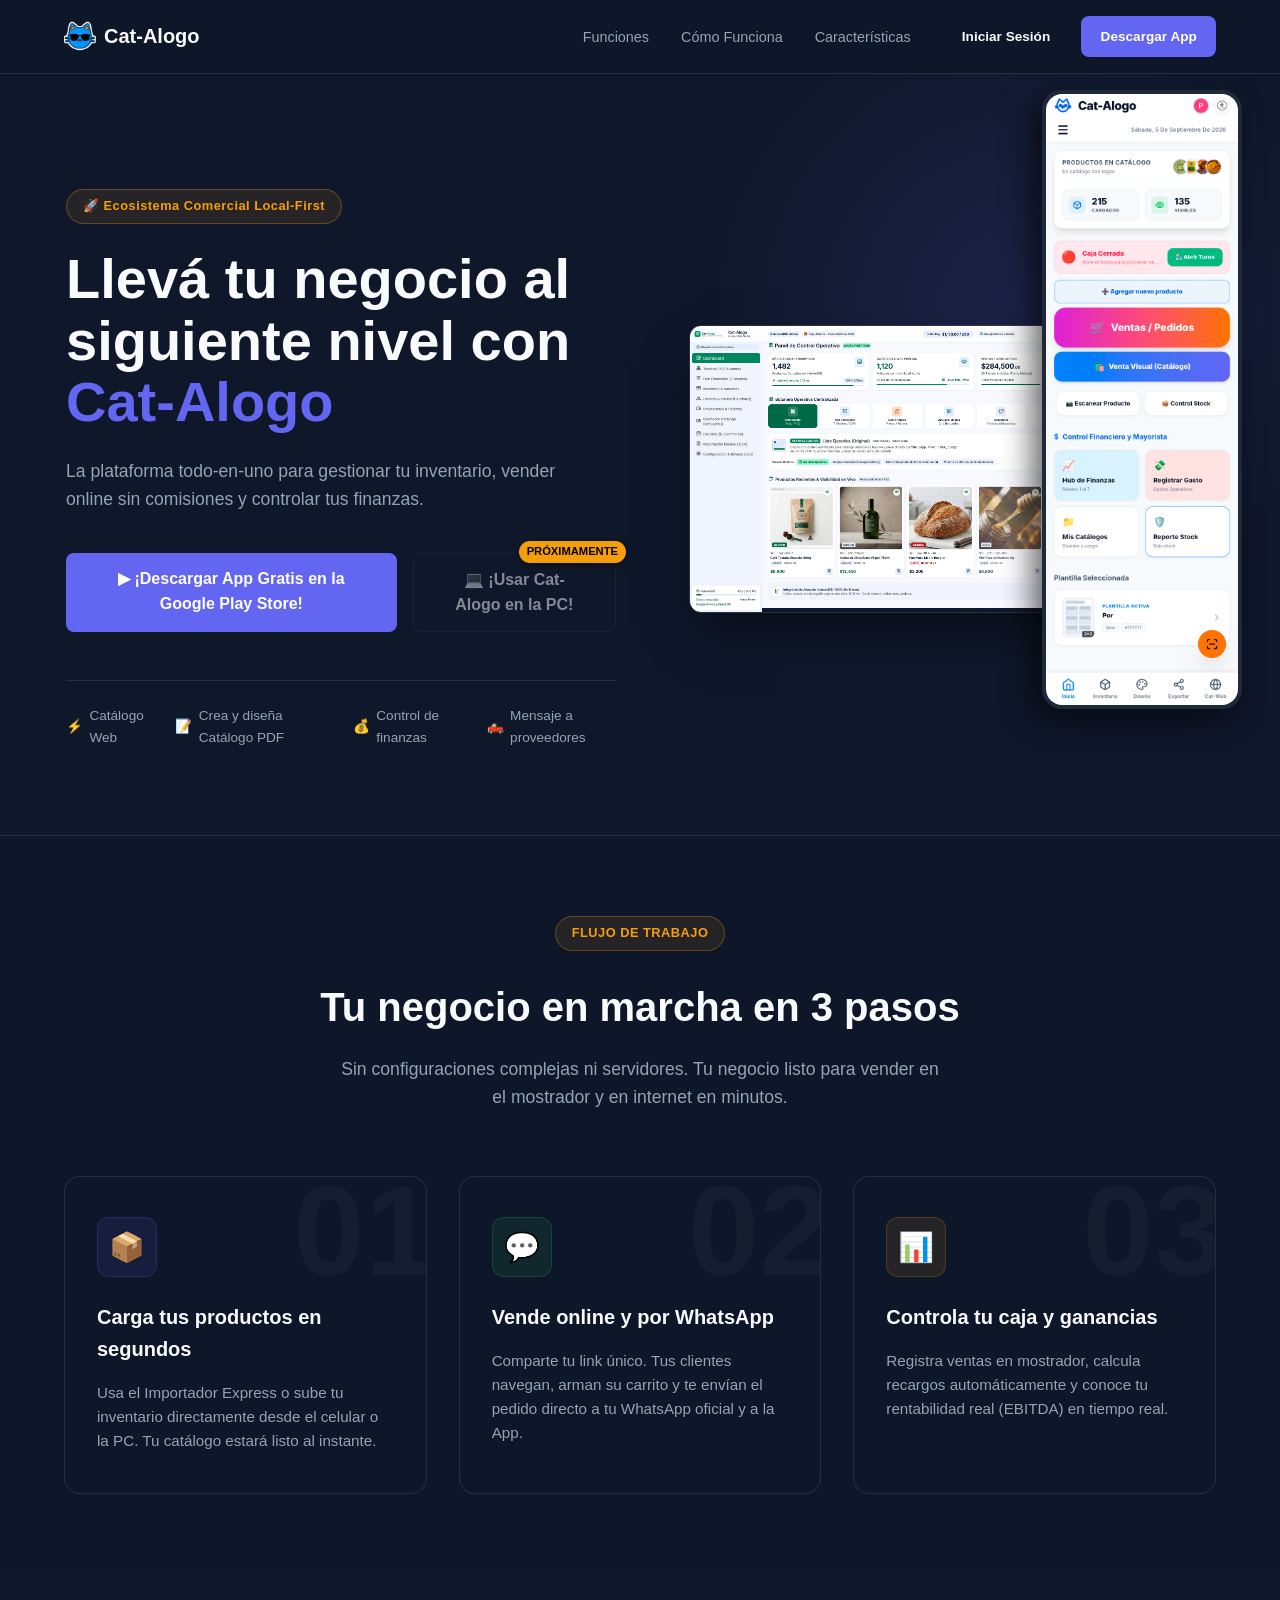
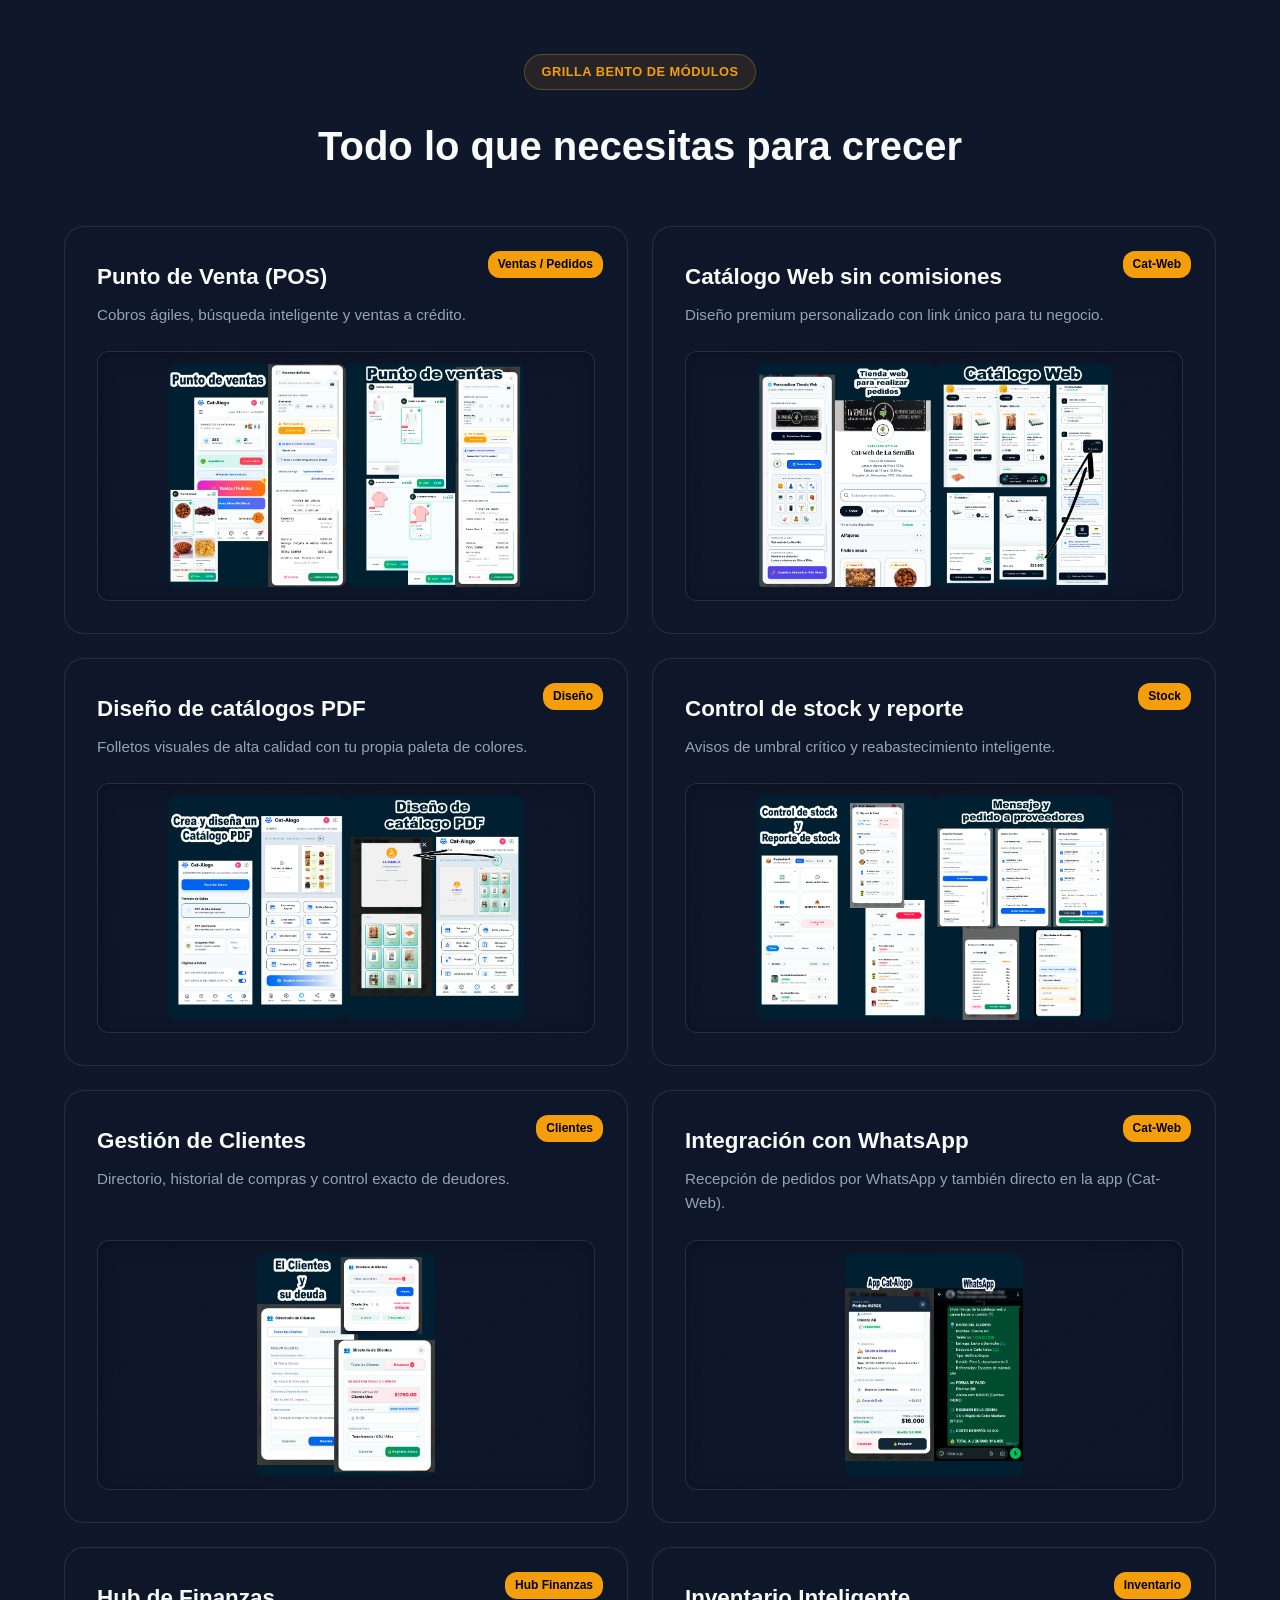
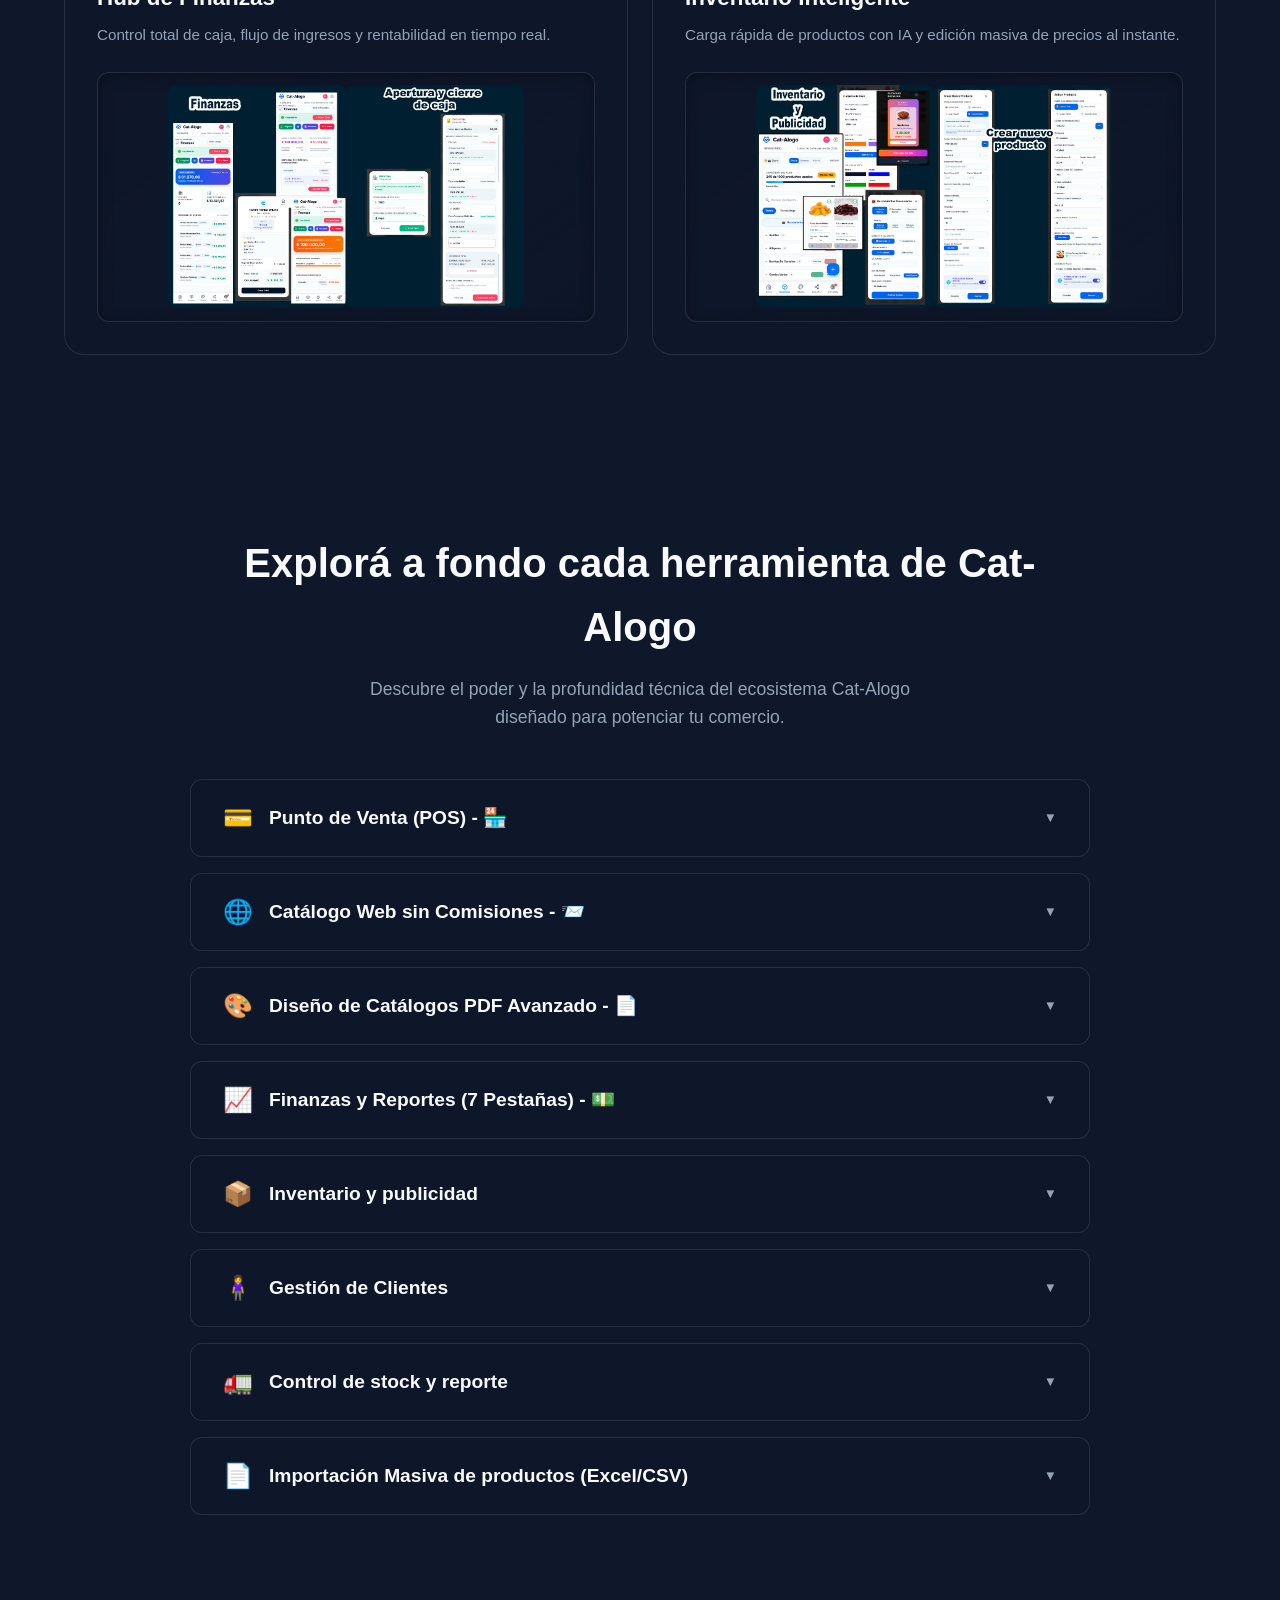
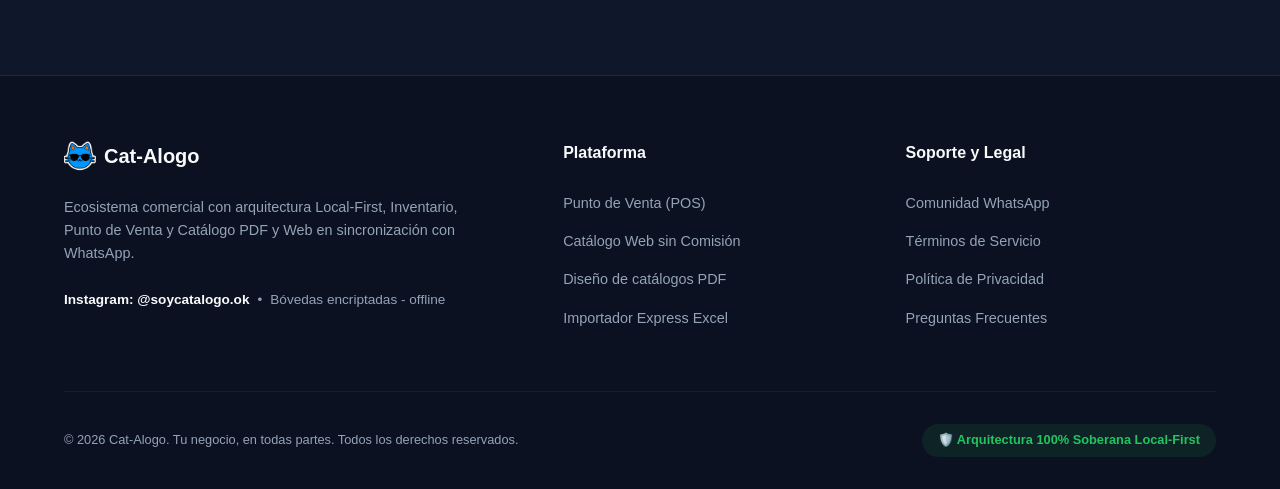
==== commit 8b8589f2: "Actualizando URLs de Open Graph" ====
--- a/index.html
+++ b/index.html
@@ -101,7 +101,7 @@
                         </a>
                         <div class="btn-soon-container">
                             <a href="#" class="btn btn-outline btn-large disabled" onclick="event.preventDefault();">
-                                💻 ¡Usar Cat-Alogo en la PC o Tablet!
+                                💻 ¡Usar Cat-Alogo en la PC!
                             </a>
                             <span class="badge-soon">Próximamente</span>
                         </div>
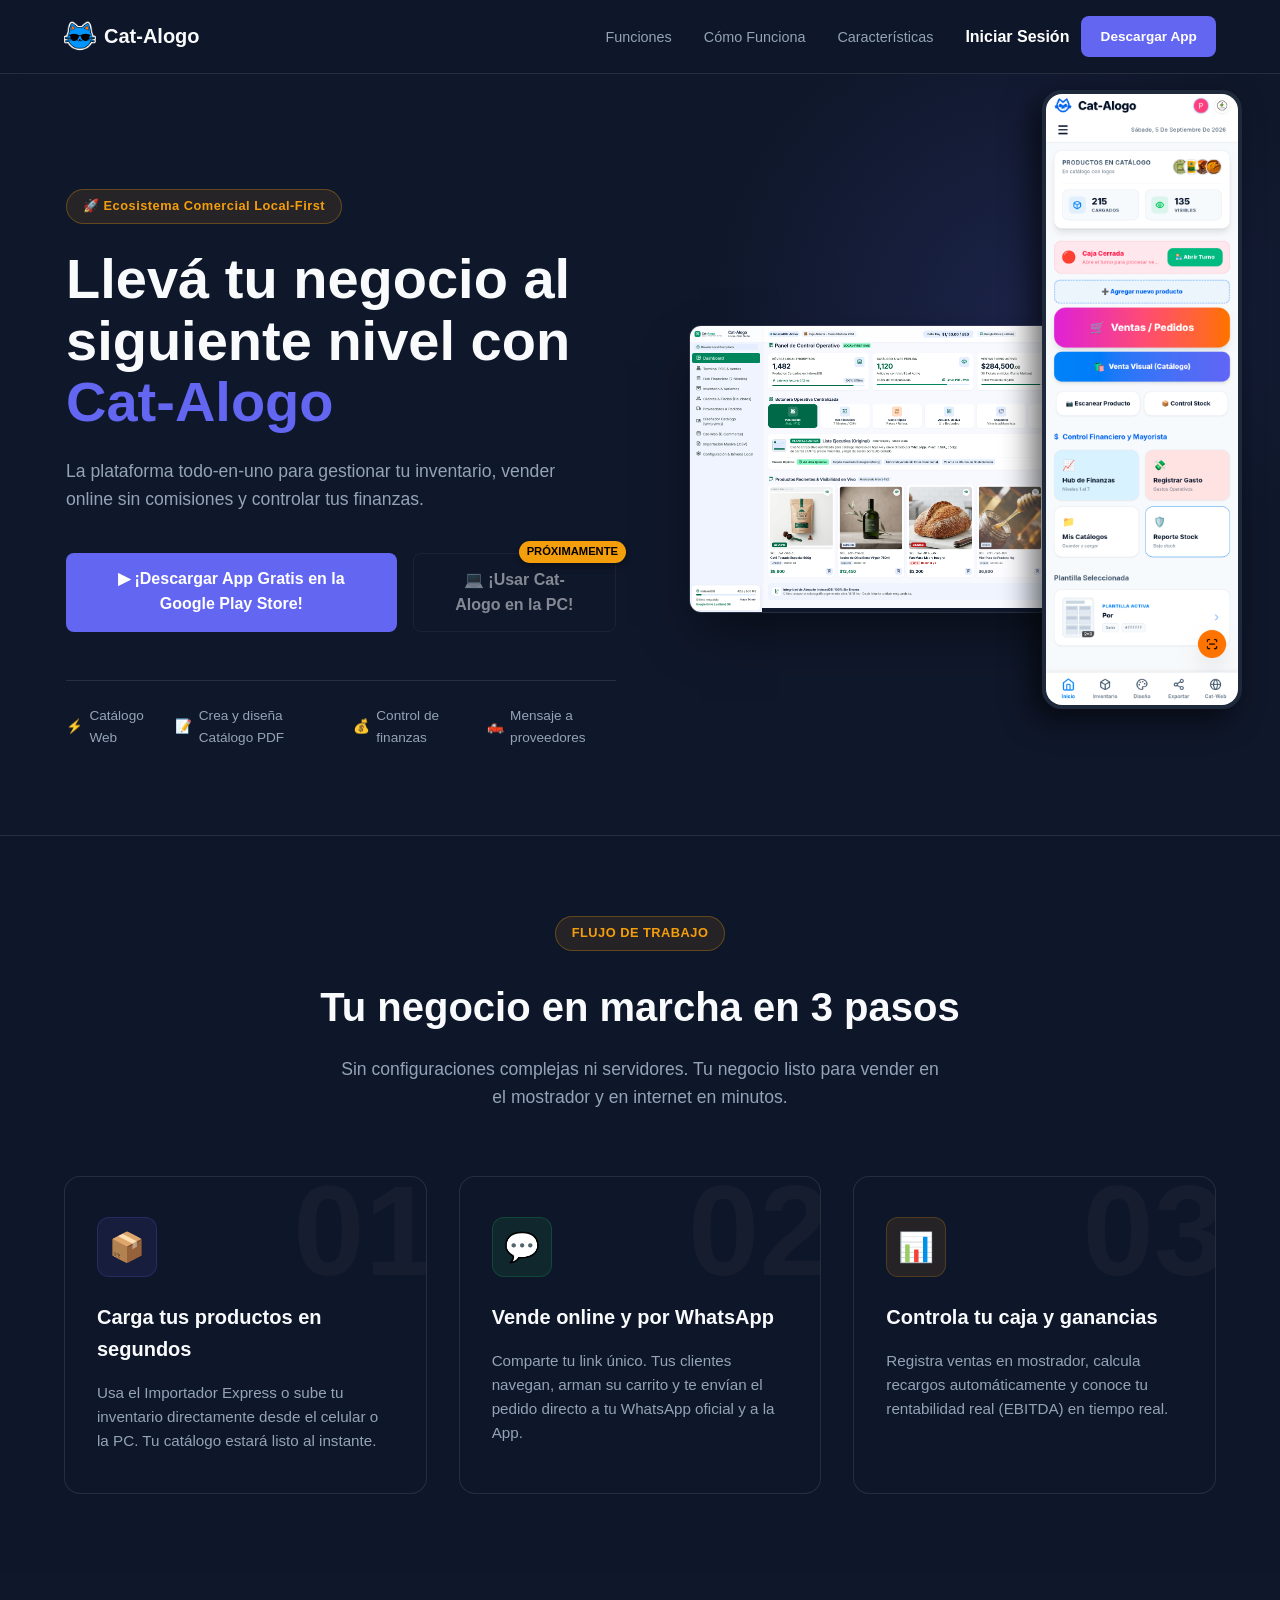
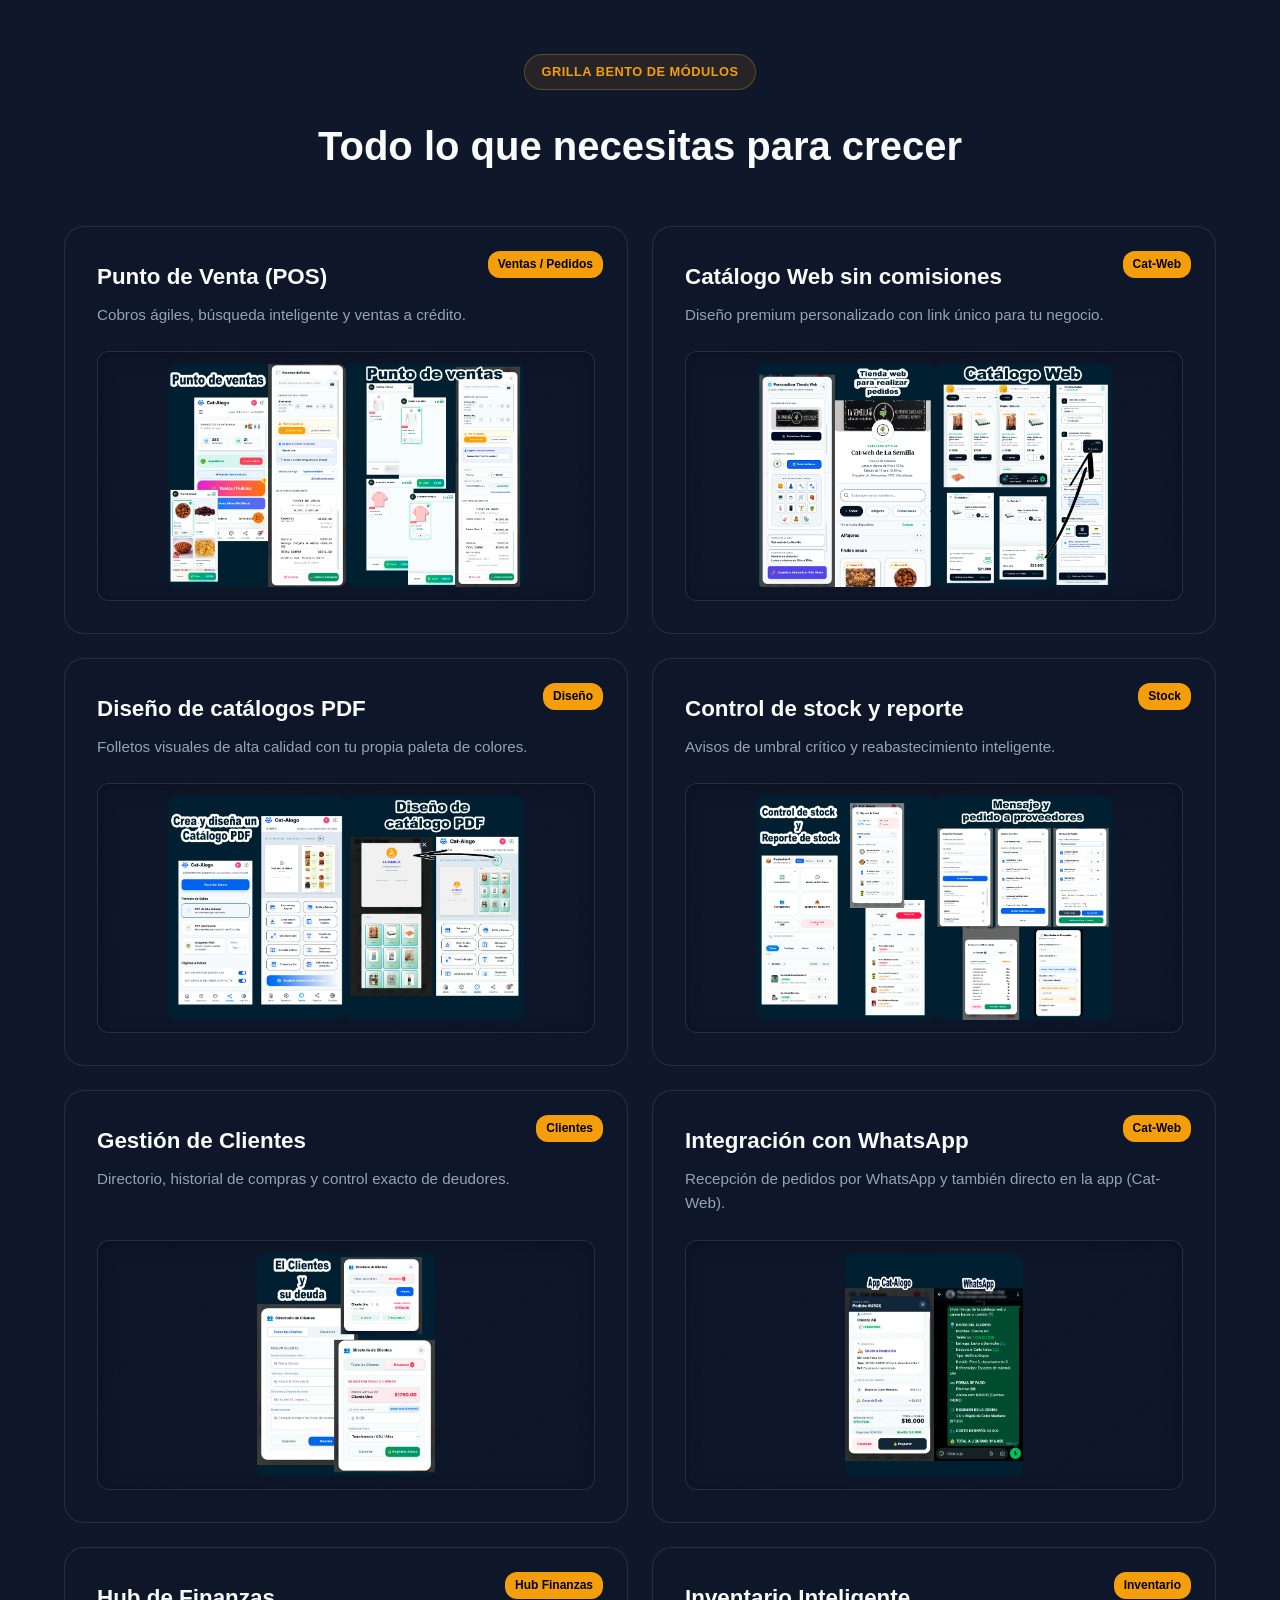
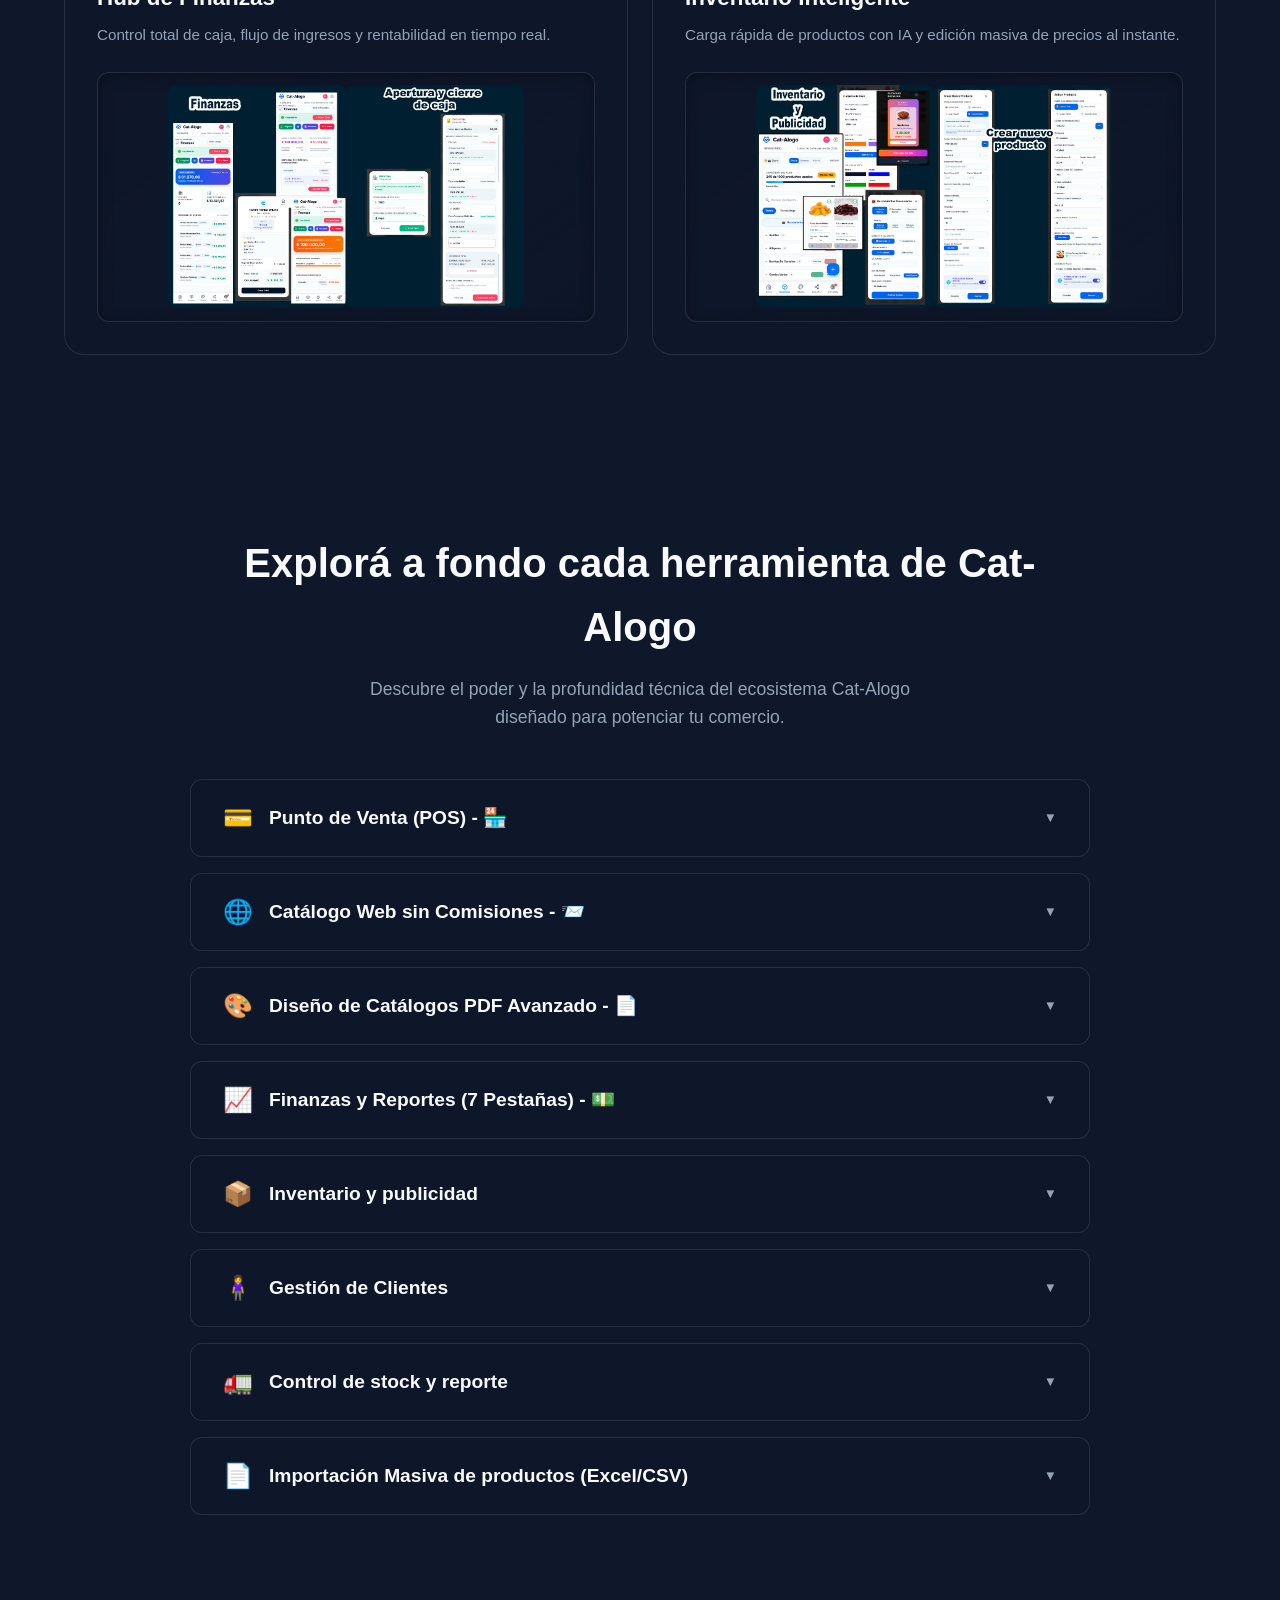
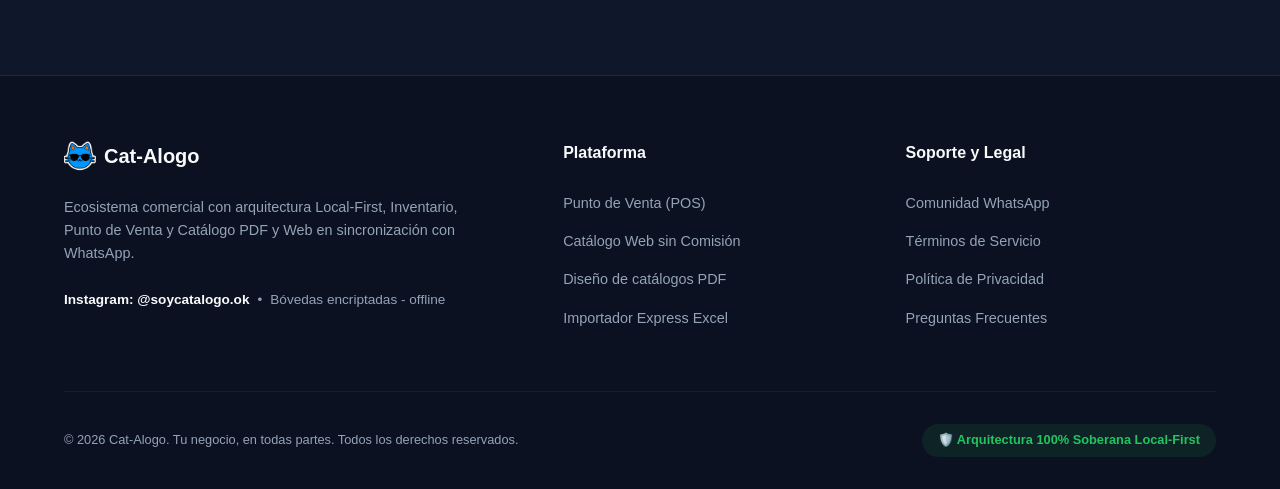
==== commit 7e806c51: "Conecta boton Iniciar Sesion de la Landing con app/dashboard.html" ====
--- a/index.html
+++ b/index.html
@@ -63,7 +63,7 @@
 
                 <div class="nav-actions">
                     <!-- BOTÓN MODIFICADO: Llama al modal de Login -->
-                    <button class="btn btn-secondary" onclick="openLoginModal()">Iniciar Sesión</button>
+                    <a href="app/dashboard.html" style="color: #ffffff; text-decoration: none; font-weight: 600;">Iniciar Sesión</a>
                     <a href="https://play.google.com/store/apps/details?id=com.catalogstudio.app" target="_blank" rel="noopener" class="btn btn-primary">Descargar App</a>
                 </div>
             </div>
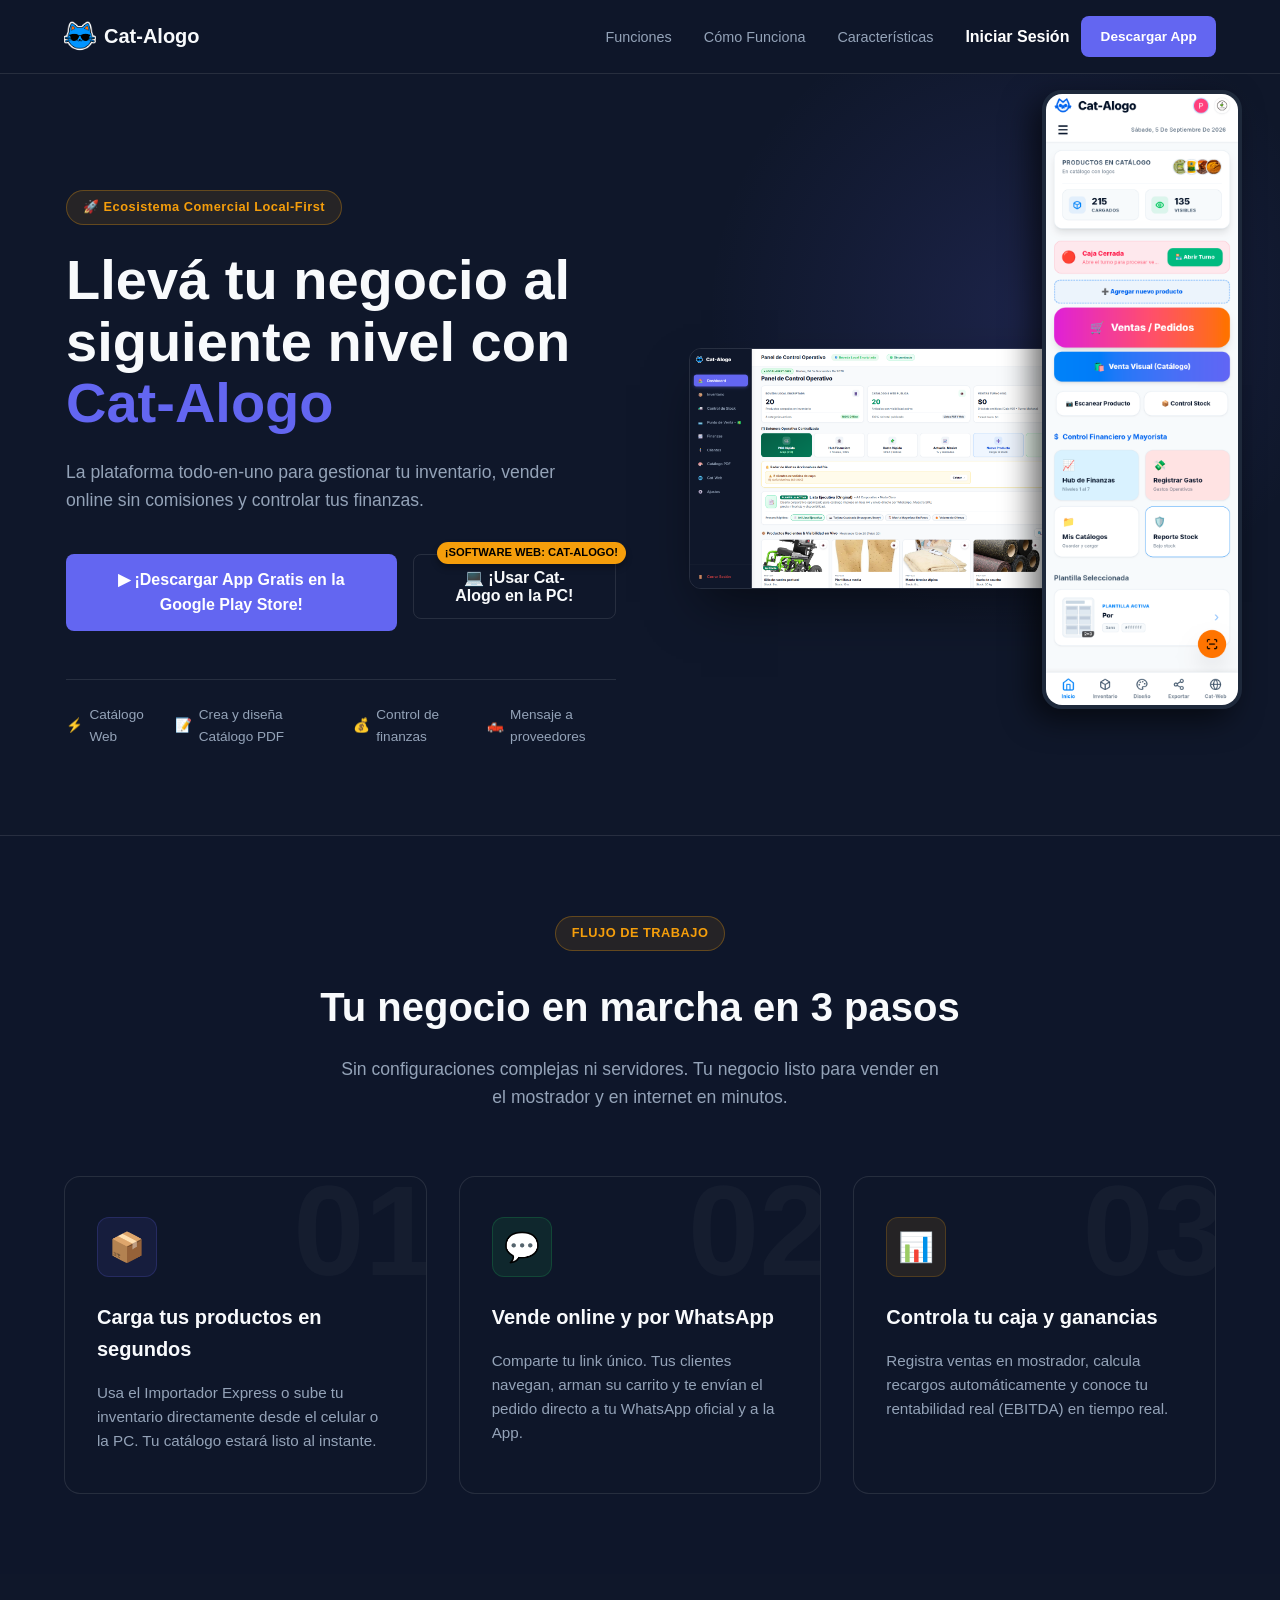
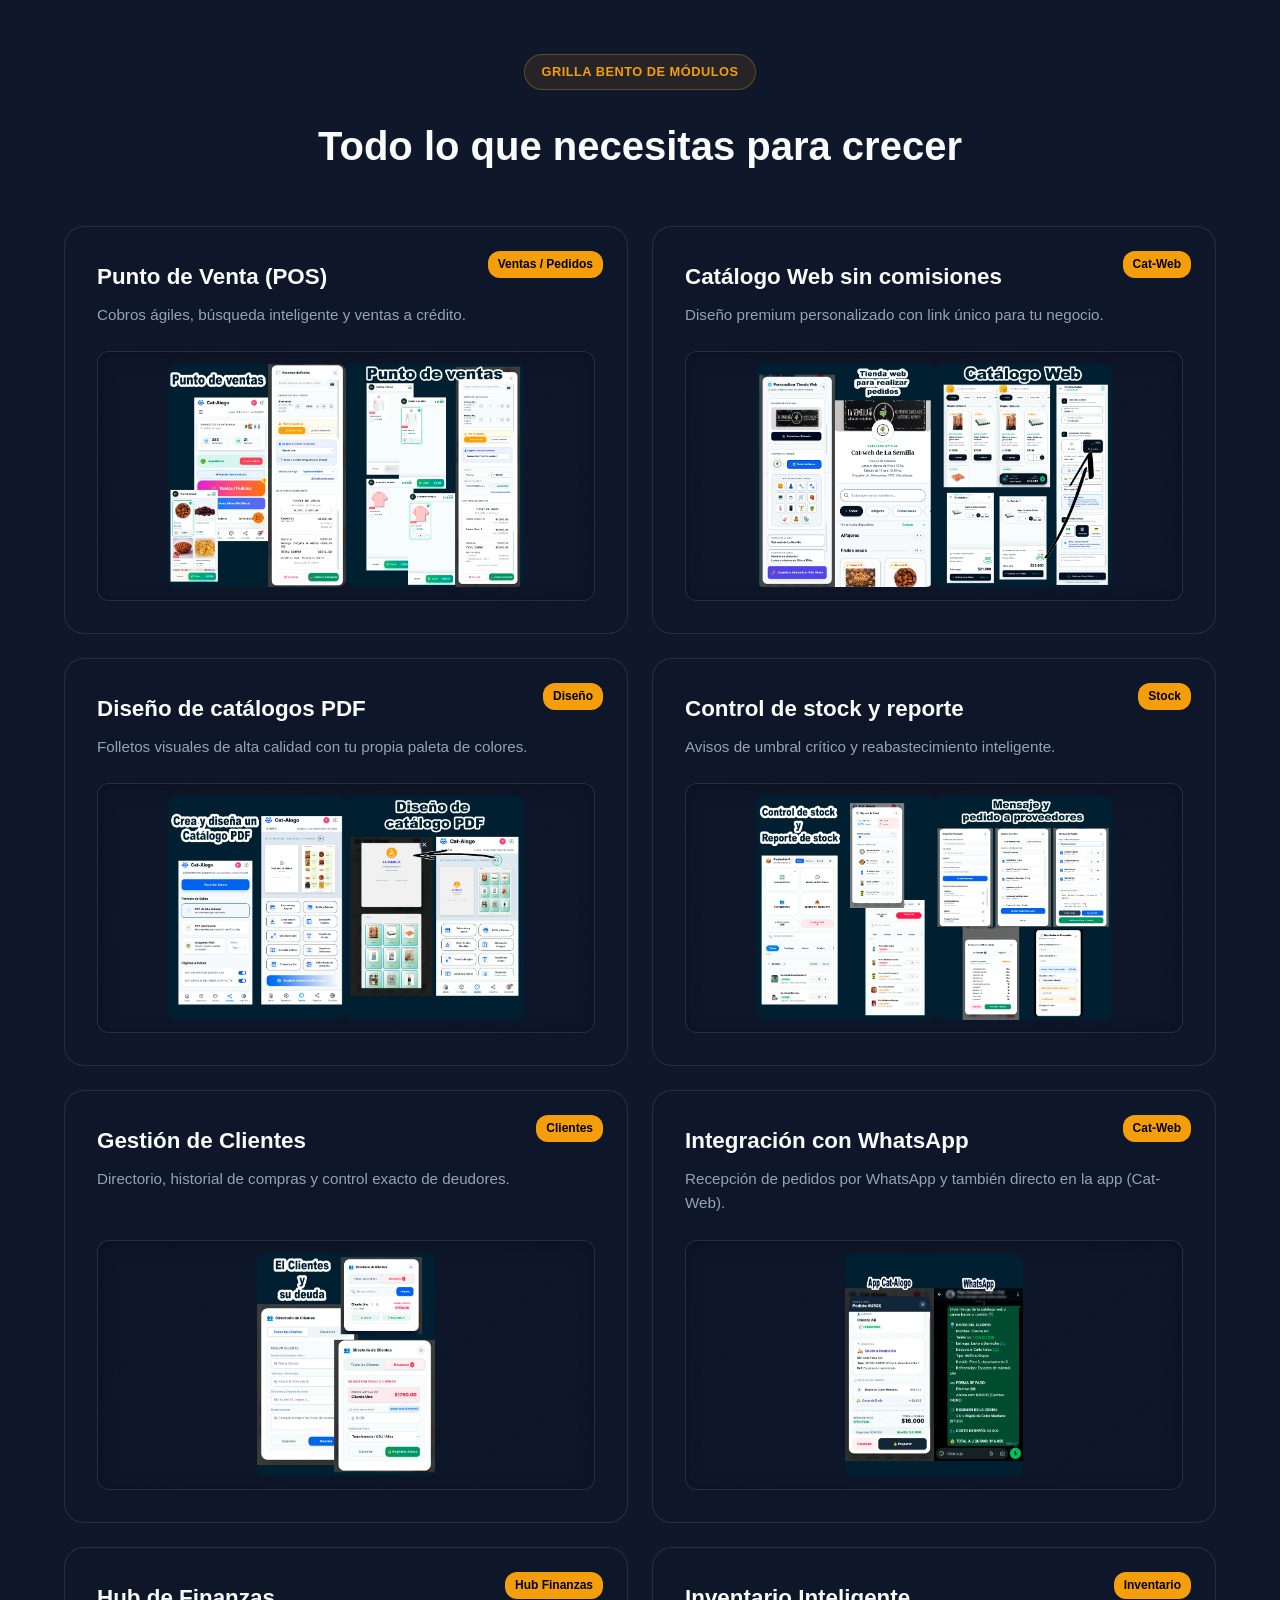
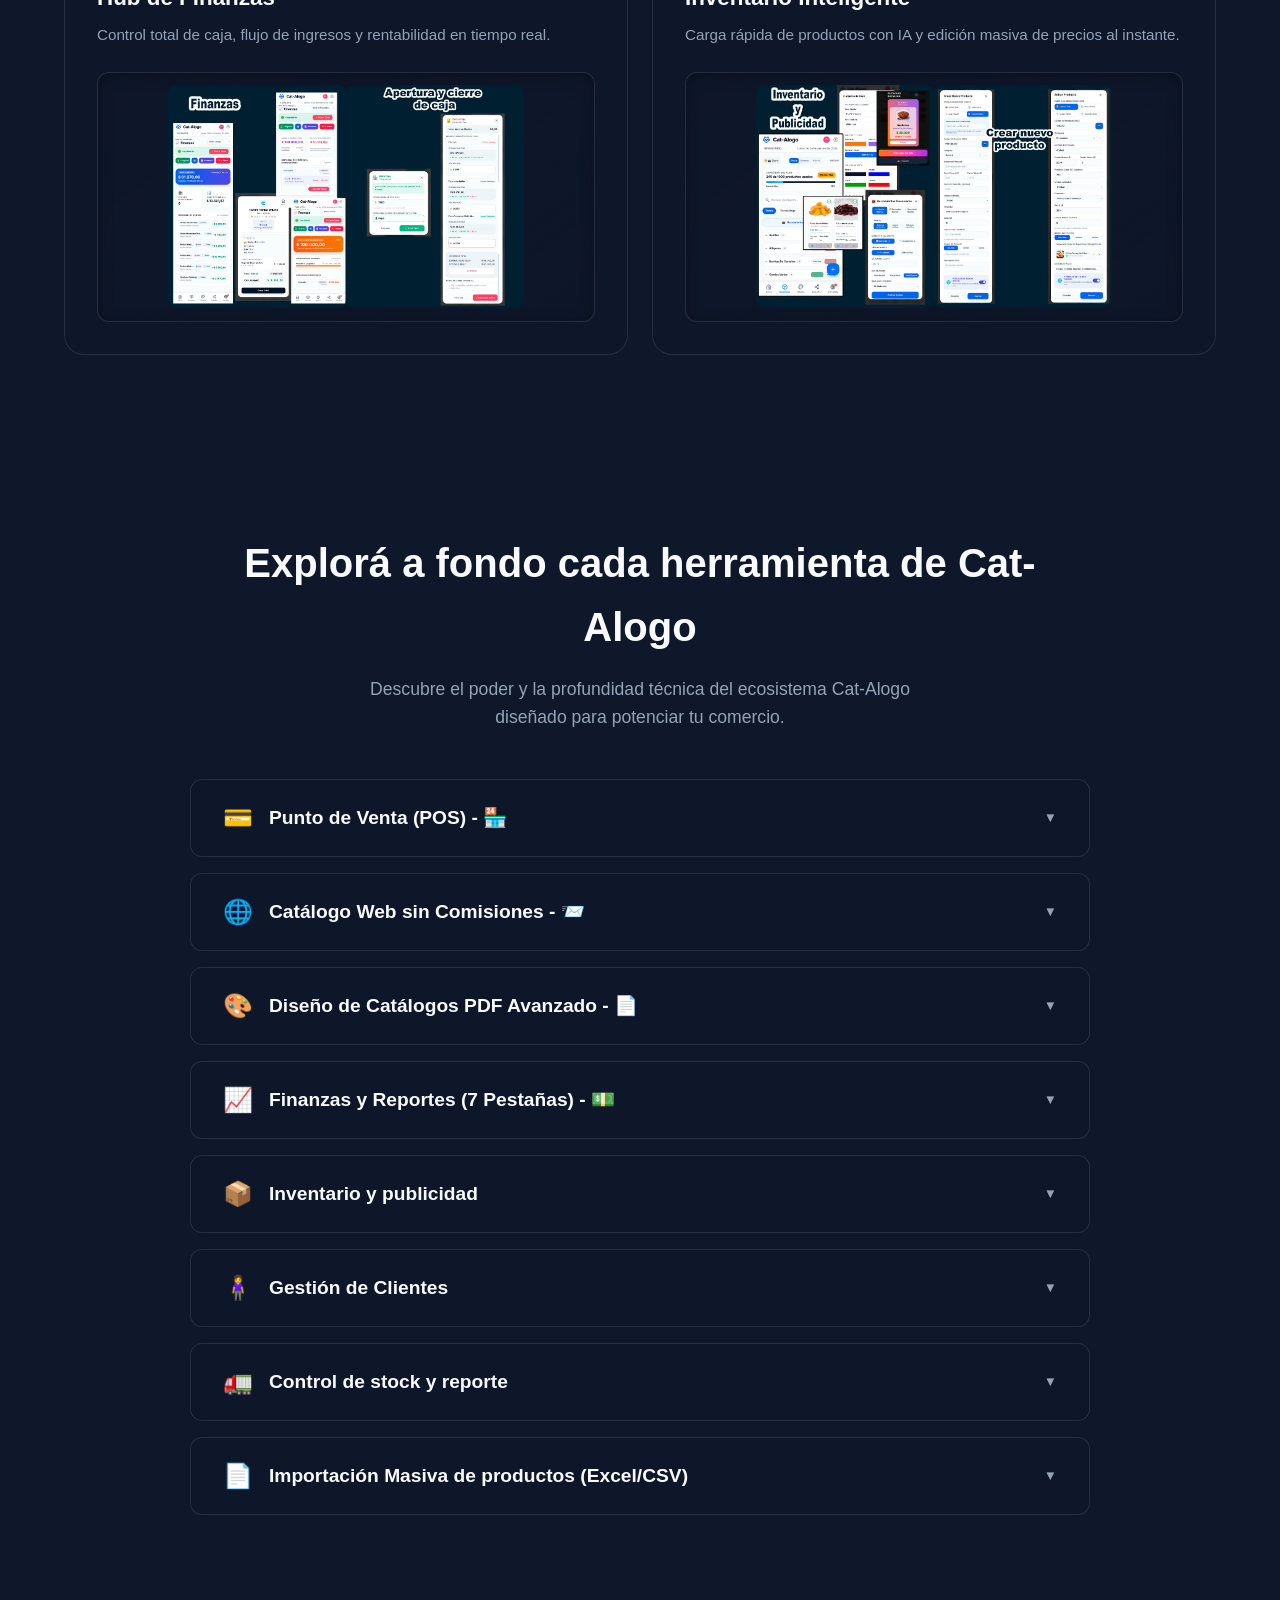
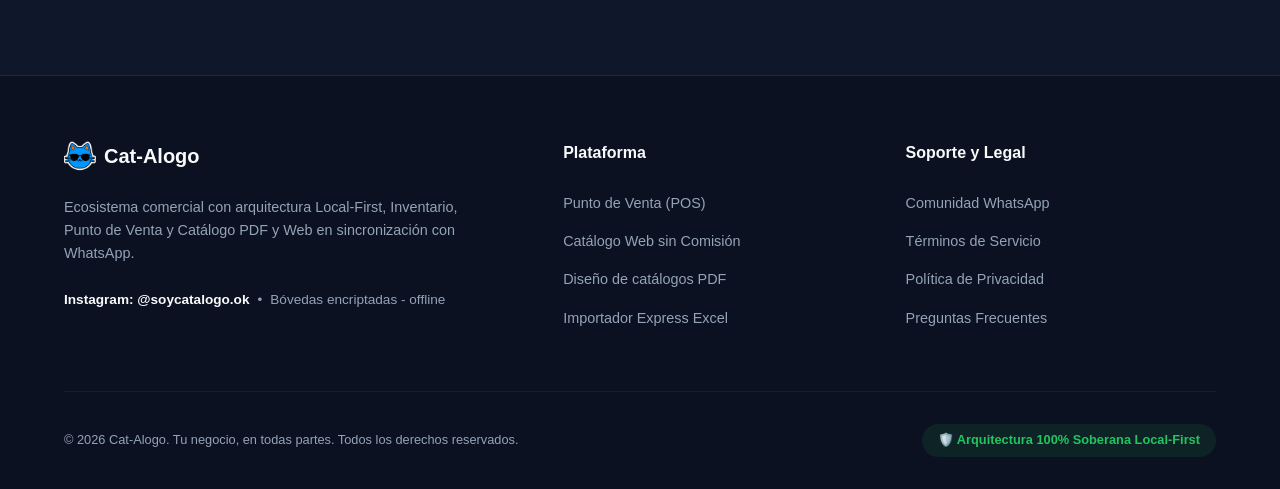
==== commit f32a7482: "Agrega 8 modulos y zoom lightbox en vista previa PC de la Landing" ====
--- a/index.html
+++ b/index.html
@@ -100,10 +100,10 @@
                             <span class="icon">▶</span> ¡Descargar App Gratis en la Google Play Store!
                         </a>
                         <div class="btn-soon-container">
-                            <a href="#" class="btn btn-outline btn-large disabled" onclick="event.preventDefault();">
-                                💻 ¡Usar Cat-Alogo en la PC!
-                            </a>
-                            <span class="badge-soon">Próximamente</span>
+                            <button type="button" class="btn btn-outline btn-large" id="btn-open-pc-preview">
+                            💻 ¡Usar Cat-Alogo en la PC!
+                        </button>
+                            <span class="badge-soon">¡Software Web: Cat-Alogo!</span>
                         </div>
                     </div>
                     
@@ -552,6 +552,582 @@
 
     <!-- Enlace al archivo de JavaScript -->
     <script src="script.js"></script>
+
+
+    <!-- ==========================================
+         MODAL: VISTA PREVIA INTERACTIVA CAT-ALOGO PC + ZOOM
+         ========================================== -->
+    <style>
+        .pc-prev-overlay {
+            position: fixed;
+            inset: 0;
+            z-index: 9999;
+            background: rgba(9, 13, 28, 0.82);
+            backdrop-filter: blur(6px);
+            display: none;
+            align-items: center;
+            justify-content: center;
+            padding: 16px;
+        }
+        .pc-prev-overlay.active { display: flex; }
+
+        .pc-prev-card {
+            width: 100%;
+            max-width: 980px;
+            max-height: 92vh;
+            overflow-y: auto;
+            background: #0f172a;
+            color: #f8fafc;
+            border: 1px solid rgba(148, 163, 184, 0.22);
+            border-radius: 20px;
+            padding: 24px;
+            position: relative;
+            box-shadow: 0 25px 60px rgba(0, 0, 0, 0.55);
+            font-family: inherit;
+        }
+        .pc-prev-close {
+            position: absolute;
+            top: 16px;
+            right: 16px;
+            width: 36px;
+            height: 36px;
+            border-radius: 999px;
+            border: 1px solid rgba(148, 163, 184, 0.28);
+            background: rgba(30, 41, 59, 0.9);
+            color: #e2e8f0;
+            font-size: 1rem;
+            font-weight: 700;
+            cursor: pointer;
+        }
+        .pc-prev-close:hover { background: #334155; color: #fff; }
+
+        .pc-prev-head { margin-bottom: 16px; padding-right: 40px; }
+        .pc-prev-badge {
+            display: inline-block;
+            background: rgba(16, 185, 129, 0.16);
+            color: #34d399;
+            border: 1px solid rgba(52, 211, 153, 0.35);
+            font-size: 0.74rem;
+            font-weight: 700;
+            padding: 4px 12px;
+            border-radius: 999px;
+            margin-bottom: 8px;
+        }
+        .pc-prev-head h2 { margin: 0 0 6px; font-size: 1.45rem; color: #fff; }
+        .pc-prev-head p { margin: 0; font-size: 0.9rem; color: #94a3b8; }
+
+        .pc-prev-tabs {
+            display: flex;
+            flex-wrap: wrap;
+            gap: 8px;
+            margin-bottom: 18px;
+        }
+        .pc-prev-tab {
+            border: 1px solid rgba(148, 163, 184, 0.25);
+            background: #1e293b;
+            color: #cbd5e1;
+            padding: 8px 13px;
+            border-radius: 12px;
+            font-size: 0.82rem;
+            font-weight: 700;
+            cursor: pointer;
+            transition: all 0.15s ease;
+        }
+        .pc-prev-tab:hover { border-color: #6366f1; color: #fff; }
+        .pc-prev-tab.active {
+            background: linear-gradient(135deg, #6366f1, #4f46e5);
+            border-color: transparent;
+            color: #fff;
+            box-shadow: 0 6px 18px rgba(99, 102, 241, 0.35);
+        }
+
+        .pc-prev-body {
+            display: grid;
+            grid-template-columns: 1.45fr 1fr;
+            gap: 20px;
+            align-items: center;
+            background: rgba(30, 41, 59, 0.55);
+            border: 1px solid rgba(148, 163, 184, 0.16);
+            border-radius: 16px;
+            padding: 18px;
+        }
+        .pc-prev-browser {
+            background: #0b1120;
+            border: 1px solid rgba(148, 163, 184, 0.22);
+            border-radius: 12px;
+            overflow: hidden;
+        }
+        .pc-prev-browser-bar {
+            display: flex;
+            align-items: center;
+            justify-content: space-between;
+            gap: 8px;
+            padding: 8px 12px;
+            background: #1e293b;
+            border-bottom: 1px solid rgba(148, 163, 184, 0.15);
+            font-size: 0.72rem;
+            color: #94a3b8;
+        }
+        .pc-prev-browser-left { display: flex; align-items: center; gap: 6px; }
+        .pc-dot { width: 9px; height: 9px; border-radius: 50%; display: inline-block; }
+        .pc-dot.r { background: #ef4444; }
+        .pc-dot.y { background: #f59e0b; }
+        .pc-dot.g { background: #10b981; }
+
+        .pc-prev-subimgs {
+            display: none;
+            gap: 6px;
+        }
+        .pc-prev-subimgs.visible { display: flex; }
+        .pc-subimg-btn {
+            border: 1px solid rgba(148, 163, 184, 0.3);
+            background: #0f172a;
+            color: #cbd5e1;
+            font-size: 0.7rem;
+            font-weight: 700;
+            padding: 3px 9px;
+            border-radius: 999px;
+            cursor: pointer;
+        }
+        .pc-subimg-btn.active {
+            background: #6366f1;
+            border-color: #6366f1;
+            color: #fff;
+        }
+
+        .pc-prev-img-wrap {
+            position: relative;
+            cursor: zoom-in;
+            background: #0b1120;
+        }
+        .pc-prev-img {
+            width: 100%;
+            height: 310px;
+            object-fit: contain;
+            background: #0b1120;
+            display: block;
+            transition: transform 0.2s ease;
+        }
+        .pc-prev-img-wrap:hover .pc-prev-img { transform: scale(1.015); }
+        .pc-zoom-hint {
+            position: absolute;
+            right: 10px;
+            bottom: 10px;
+            background: rgba(15, 23, 42, 0.86);
+            color: #f8fafc;
+            border: 1px solid rgba(148, 163, 184, 0.35);
+            font-size: 0.72rem;
+            font-weight: 700;
+            padding: 5px 10px;
+            border-radius: 999px;
+            pointer-events: none;
+            backdrop-filter: blur(4px);
+        }
+
+        .pc-prev-info h3 { margin: 0 0 8px; font-size: 1.15rem; color: #fff; }
+        .pc-prev-info p { margin: 0 0 12px; font-size: 0.88rem; color: #cbd5e1; line-height: 1.5; }
+        .pc-prev-points {
+            list-style: none;
+            padding: 0;
+            margin: 0;
+            display: flex;
+            flex-direction: column;
+            gap: 8px;
+        }
+        .pc-prev-points li {
+            font-size: 0.84rem;
+            color: #e2e8f0;
+            display: flex;
+            align-items: flex-start;
+            gap: 8px;
+            line-height: 1.4;
+        }
+
+        .pc-prev-footer {
+            display: flex;
+            align-items: center;
+            justify-content: space-between;
+            gap: 12px;
+            flex-wrap: wrap;
+            margin-top: 18px;
+            padding-top: 16px;
+            border-top: 1px solid rgba(148, 163, 184, 0.16);
+        }
+        .pc-prev-sync-note { font-size: 0.8rem; color: #94a3b8; }
+        .pc-prev-ctas { display: flex; gap: 10px; flex-wrap: wrap; }
+        .pc-cta-primary {
+            background: linear-gradient(135deg, #10b981, #059669);
+            color: #fff;
+            text-decoration: none;
+            font-weight: 700;
+            font-size: 0.88rem;
+            padding: 11px 18px;
+            border-radius: 12px;
+        }
+        .pc-cta-primary:hover { filter: brightness(1.08); }
+        .pc-cta-secondary {
+            background: transparent;
+            color: #e2e8f0;
+            border: 1px solid rgba(148, 163, 184, 0.35);
+            text-decoration: none;
+            font-weight: 700;
+            font-size: 0.88rem;
+            padding: 11px 18px;
+            border-radius: 12px;
+        }
+        .pc-cta-secondary:hover { background: rgba(148, 163, 184, 0.14); color: #fff; }
+
+        /* --- LIGHTBOX DE ZOOM --- */
+        .pc-zoom-lightbox {
+            position: fixed;
+            inset: 0;
+            z-index: 10050;
+            background: rgba(2, 6, 23, 0.94);
+            backdrop-filter: blur(8px);
+            display: none;
+            flex-direction: column;
+            align-items: center;
+            justify-content: center;
+            padding: 20px;
+            cursor: zoom-out;
+        }
+        .pc-zoom-lightbox.active { display: flex; }
+        .pc-zoom-close {
+            position: fixed;
+            top: 18px;
+            right: 20px;
+            width: 42px;
+            height: 42px;
+            border-radius: 999px;
+            border: 1px solid rgba(255, 255, 255, 0.25);
+            background: rgba(15, 23, 42, 0.9);
+            color: #fff;
+            font-size: 1.15rem;
+            font-weight: 700;
+            cursor: pointer;
+        }
+        .pc-zoom-close:hover { background: #334155; }
+        .pc-zoom-img {
+            max-width: 94vw;
+            max-height: 84vh;
+            border-radius: 12px;
+            border: 1px solid rgba(148, 163, 184, 0.28);
+            box-shadow: 0 24px 70px rgba(0, 0, 0, 0.7);
+            object-fit: contain;
+            cursor: default;
+        }
+        .pc-zoom-caption {
+            margin-top: 12px;
+            color: #cbd5e1;
+            font-size: 0.86rem;
+            font-weight: 600;
+            text-align: center;
+        }
+
+        @media (max-width: 780px) {
+            .pc-prev-body { grid-template-columns: 1fr; }
+            .pc-prev-img { height: 220px; }
+        }
+    </style>
+
+    <div class="pc-prev-overlay" id="pc-preview-modal" aria-hidden="true">
+        <div class="pc-prev-card" role="dialog" aria-labelledby="pc-prev-title">
+            <button type="button" class="pc-prev-close" id="btn-close-pc-preview" aria-label="Cerrar">✕</button>
+
+            <div class="pc-prev-head">
+                <span class="pc-prev-badge">💻 Versión Web PC • Sin instalar nada</span>
+                <h2 id="pc-prev-title">Recorrido rápido por Cat-Alogo en tu PC</h2>
+                <p>Mirá cómo funciona cada módulo antes de crear tu cuenta. Hacé clic en cualquier captura para ampliarla.</p>
+            </div>
+
+            <div class="pc-prev-tabs" id="pc-prev-tabs"></div>
+
+            <div class="pc-prev-body">
+                <div class="pc-prev-browser">
+                    <div class="pc-prev-browser-bar">
+                        <div class="pc-prev-browser-left">
+                            <span class="pc-dot r"></span>
+                            <span class="pc-dot y"></span>
+                            <span class="pc-dot g"></span>
+                            <span style="margin-left:6px;" id="pc-prev-url">cat-alogo.app / dashboard</span>
+                        </div>
+                        <div class="pc-prev-subimgs" id="pc-prev-subimgs"></div>
+                    </div>
+                    <div class="pc-prev-img-wrap" id="pc-prev-img-wrap" title="Hacé clic para ampliar">
+                        <img id="pc-prev-img" class="pc-prev-img" src="img/preview-dashboard.png" alt="Vista previa Cat-Alogo PC" loading="lazy">
+                        <span class="pc-zoom-hint">🔍 Clic para ampliar</span>
+                    </div>
+                </div>
+
+                <div class="pc-prev-info">
+                    <h3 id="pc-prev-mod-title">Panel de Control Operativo</h3>
+                    <p id="pc-prev-mod-desc"></p>
+                    <ul class="pc-prev-points" id="pc-prev-mod-points"></ul>
+                </div>
+            </div>
+
+            <div class="pc-prev-footer">
+                <span class="pc-prev-sync-note">✨ Incluye 14 días gratis sin tarjeta. Funciona en Chrome, Edge o Brave.</span>
+                <div class="pc-prev-ctas">
+                    <a href="app/dashboard.html" class="pc-cta-secondary">🔓 Ya tengo cuenta, ingresar</a>
+                    <a href="app/dashboard.html?tab=register" class="pc-cta-primary">✨ Crear mi cuenta gratis (14 días)</a>
+                </div>
+            </div>
+        </div>
+    </div>
+
+    <!-- LIGHTBOX DE ZOOM PARA CAPTURAS -->
+    <div class="pc-zoom-lightbox" id="pc-zoom-lightbox" aria-hidden="true">
+        <button type="button" class="pc-zoom-close" id="btn-close-pc-zoom" aria-label="Cerrar zoom">✕</button>
+        <img id="pc-zoom-img" class="pc-zoom-img" src="" alt="Captura ampliada">
+        <div id="pc-zoom-caption" class="pc-zoom-caption"></div>
+    </div>
+
+    <script>
+        (function () {
+            const PC_PREVIEW_TABS = [
+                {
+                    id: 'dashboard',
+                    label: '📊 Dashboard',
+                    url: 'cat-alogo.app / dashboard',
+                    images: [{ src: 'img/preview-dashboard.png', label: 'Panel Principal' }],
+                    title: 'Panel de control en tiempo real',
+                    desc: 'Tené el pulso de tu comercio apenas abrís la pantalla: ventas del turno, stock crítico y sincronización en vivo.',
+                    points: [
+                        'Resumen instantáneo de ventas, caja activa y productos publicados en Cat-Web.',
+                        'Alertas rápidas para detectar faltantes antes de quedarte sin mercadería.',
+                        'Sincronización automática entre tu PC y la App Android.'
+                    ]
+                },
+                {
+                    id: 'pos',
+                    label: '💳 Punto de Venta (POS)',
+                    url: 'cat-alogo.app / pos',
+                    images: [{ src: 'img/preview-pos.png', label: 'Terminal POS' }],
+                    title: 'Punto de Venta ágil para mostrador',
+                    desc: 'Cobrá en segundos desde la computadora con lector de código de barras o búsqueda rápida.',
+                    points: [
+                        'Cobros combinados (efectivo, transferencia, QR, débito o fiado).',
+                        'Apertura, arqueo y cierre de caja por turno.',
+                        'Tickets de venta en PDF listos para imprimir o enviar por WhatsApp.'
+                    ]
+                },
+                {
+                    id: 'inventario',
+                    label: '📦 Inventario',
+                    url: 'cat-alogo.app / inventario',
+                    images: [{ src: 'img/preview-inventario.png', label: 'Inventario' }],
+                    title: 'Gestión completa de productos y precios',
+                    desc: 'Cargá, editá y actualizá miles de artículos con costos ocultos, márgenes y variantes en pocos clics.',
+                    points: [
+                        'Edición masiva de precios, importación desde Excel/CSV y búsqueda por SKU.',
+                        'Control separado de precio de costo, precio normal y precio de oferta.',
+                        'Interruptor rápido para decidir qué productos se publican en tu tienda web.'
+                    ]
+                },
+                {
+                    id: 'stock',
+                    label: '🚛 Control de Stock',
+                    url: 'cat-alogo.app / control-stock',
+                    images: [{ src: 'img/preview-stock.png', label: 'Control de Stock' }],
+                    title: 'Reposición inteligente y proveedores',
+                    desc: 'Detectá productos en umbral crítico y armá pedidos a tus proveedores sin perder tiempo anotando a mano.',
+                    points: [
+                        'Semáforo de stock bajo y agotado filtrado por proveedor.',
+                        'Generación automática de órdenes de compra listas para enviar por WhatsApp.',
+                        'Recepción de mercadería que actualiza stock y deuda comercial en un clic.'
+                    ]
+                },
+                {
+                    id: 'finanzas',
+                    label: '💰 Finanzas',
+                    url: 'cat-alogo.app / finanzas',
+                    images: [
+                        { src: 'img/preview-finanzas1.png', label: 'Vista 1' },
+                        { src: 'img/preview-finanzas2.png', label: 'Vista 2' }
+                    ],
+                    title: 'Finanzas y reportes en 7 niveles',
+                    desc: 'Conocé tu ganancia neta real, tus gastos operativos y la salud financiera de tu negocio sin planillas externas.',
+                    points: [
+                        'Flujo de caja, desglose por medios de pago y control de gastos (OPEX).',
+                        'Ranking de productos más vendidos y más rentables.',
+                        'Estado de resultados (P&L), proyección mensual y punto de equilibrio.'
+                    ]
+                },
+                {
+                    id: 'clientes',
+                    label: '👥 Clientes y Cta. Cte.',
+                    url: 'cat-alogo.app / clientes',
+                    images: [{ src: 'img/preview-clientes.png', label: 'Clientes' }],
+                    title: 'Control exacto de fiados y abonos',
+                    desc: 'Olvidate del cuaderno: controlá cupos, alertas de límite y pagos parciales en un solo lugar.',
+                    points: [
+                        'Registro de abonos en 1 clic ($2.000, $5.000 o saldo total) y ticket 80mm.',
+                        'Semáforo de cupo máximo y bloqueo automático en POS si excede el límite.',
+                        'Plantillas listas para enviar recordatorios de deuda por WhatsApp.'
+                    ]
+                },
+                {
+                    id: 'pdf',
+                    label: '📄 Catálogo PDF',
+                    url: 'cat-alogo.app / diseno-pdf',
+                    images: [{ src: 'img/preview-pdf.png', label: 'Catálogo PDF' }],
+                    title: 'Diseñá catálogos visuales en minutos',
+                    desc: 'Generá listas de precios y catálogos con tu marca para mandar por WhatsApp o imprimir.',
+                    points: [
+                        'Personalizá colores, tipografías, portada y hoja de cierre con tus datos.',
+                        'Elegí qué categorías o productos incluir sin editar precios a mano.',
+                        'Exportación en PDF liviano de alta calidad listo para compartir.'
+                    ]
+                },
+                {
+                    id: 'catweb',
+                    label: '🌐 Cat-Web (Tienda)',
+                    url: 'cat-alogo.app / cat-web',
+                    images: [{ src: 'img/preview-catweb.png', label: 'Cat-Web' }],
+                    title: 'Tu tienda online propia sin comisiones',
+                    desc: 'Publicá tu catálogo en internet y recibí pedidos ordenados directo en tu WhatsApp y en el sistema.',
+                    points: [
+                        'Elegís qué productos publicar y cuáles quedan solo para control interno.',
+                        'Actualizás stock o precios una sola vez y se refleja en tu tienda web.',
+                        'Cero comisiones por venta: el pedido llega directo a vos.'
+                    ]
+                }
+            ];
+
+            const modal = document.getElementById('pc-preview-modal');
+            const openBtn = document.getElementById('btn-open-pc-preview');
+            const closeBtn = document.getElementById('btn-close-pc-preview');
+            const tabsBox = document.getElementById('pc-prev-tabs');
+            const subImgsBox = document.getElementById('pc-prev-subimgs');
+            const imgWrap = document.getElementById('pc-prev-img-wrap');
+            const imgEl = document.getElementById('pc-prev-img');
+            const urlEl = document.getElementById('pc-prev-url');
+            const titleEl = document.getElementById('pc-prev-mod-title');
+            const descEl = document.getElementById('pc-prev-mod-desc');
+            const pointsEl = document.getElementById('pc-prev-mod-points');
+
+            const zoomBox = document.getElementById('pc-zoom-lightbox');
+            const zoomImg = document.getElementById('pc-zoom-img');
+            const zoomCaption = document.getElementById('pc-zoom-caption');
+            const zoomCloseBtn = document.getElementById('btn-close-pc-zoom');
+
+            if (!modal || !openBtn || !tabsBox) return;
+
+            let currentItem = PC_PREVIEW_TABS[0];
+            let currentImgIdx = 0;
+
+            function mostrarImagenActual() {
+                const foto = currentItem.images[currentImgIdx] || currentItem.images[0];
+                imgEl.src = foto.src;
+                imgEl.alt = `${currentItem.title} — ${foto.label}`;
+                if (subImgsBox) {
+                    subImgsBox.querySelectorAll('.pc-subimg-btn').forEach((b, idx) => {
+                        b.classList.toggle('active', idx === currentImgIdx);
+                    });
+                }
+            }
+
+            function renderTab(tabId) {
+                currentItem = PC_PREVIEW_TABS.find(t => t.id === tabId) || PC_PREVIEW_TABS[0];
+                currentImgIdx = 0;
+
+                tabsBox.querySelectorAll('.pc-prev-tab').forEach(btn => {
+                    btn.classList.toggle('active', btn.dataset.tab === currentItem.id);
+                });
+
+                if (subImgsBox) {
+                    if (currentItem.images.length > 1) {
+                        subImgsBox.innerHTML = currentItem.images.map((im, idx) =>
+                            `<button type="button" class="pc-subimg-btn ${idx === 0 ? 'active' : ''}" data-idx="${idx}">${im.label}</button>`
+                        ).join('');
+                        subImgsBox.classList.add('visible');
+                    } else {
+                        subImgsBox.innerHTML = '';
+                        subImgsBox.classList.remove('visible');
+                    }
+                }
+
+                mostrarImagenActual();
+                urlEl.textContent = currentItem.url;
+                titleEl.textContent = currentItem.title;
+                descEl.textContent = currentItem.desc;
+                pointsEl.innerHTML = currentItem.points.map(p => `<li><span>✅</span><span>${p}</span></li>`).join('');
+            }
+
+            tabsBox.innerHTML = PC_PREVIEW_TABS.map(t =>
+                `<button type="button" class="pc-prev-tab" data-tab="${t.id}">${t.label}</button>`
+            ).join('');
+
+            tabsBox.addEventListener('click', (e) => {
+                const btn = e.target.closest('.pc-prev-tab');
+                if (btn) renderTab(btn.dataset.tab);
+            });
+
+            subImgsBox?.addEventListener('click', (e) => {
+                const btn = e.target.closest('.pc-subimg-btn');
+                if (!btn) return;
+                currentImgIdx = Number(btn.dataset.idx) || 0;
+                mostrarImagenActual();
+            });
+
+            function abrirZoom() {
+                if (!zoomBox || !zoomImg) return;
+                const foto = currentItem.images[currentImgIdx] || currentItem.images[0];
+                zoomImg.src = foto.src;
+                zoomImg.alt = currentItem.title;
+                if (zoomCaption) {
+                    zoomCaption.textContent = currentItem.images.length > 1
+                        ? `${currentItem.title} (${foto.label}) — Tocá afuera o presioná Esc para cerrar`
+                        : `${currentItem.title} — Tocá afuera o presioná Esc para cerrar`;
+                }
+                zoomBox.classList.add('active');
+                zoomBox.setAttribute('aria-hidden', 'false');
+            }
+
+            function cerrarZoom() {
+                if (!zoomBox) return;
+                zoomBox.classList.remove('active');
+                zoomBox.setAttribute('aria-hidden', 'true');
+            }
+
+            function abrirModal() {
+                renderTab(PC_PREVIEW_TABS[0].id);
+                modal.classList.add('active');
+                modal.setAttribute('aria-hidden', 'false');
+                document.body.style.overflow = 'hidden';
+            }
+
+            function cerrarModal() {
+                cerrarZoom();
+                modal.classList.remove('active');
+                modal.setAttribute('aria-hidden', 'true');
+                document.body.style.overflow = '';
+            }
+
+            openBtn.addEventListener('click', abrirModal);
+            closeBtn?.addEventListener('click', cerrarModal);
+            modal.addEventListener('click', (e) => {
+                if (e.target === modal) cerrarModal();
+            });
+
+            imgWrap?.addEventListener('click', abrirZoom);
+            zoomCloseBtn?.addEventListener('click', cerrarZoom);
+            zoomBox?.addEventListener('click', (e) => {
+                if (e.target === zoomBox) cerrarZoom();
+            });
+
+            document.addEventListener('keydown', (e) => {
+                if (e.key !== 'Escape') return;
+                if (zoomBox?.classList.contains('active')) {
+                    cerrarZoom();
+                } else if (modal.classList.contains('active')) {
+                    cerrarModal();
+                }
+            });
+        })();
+    </script>
+
 </body>
 </html>
 
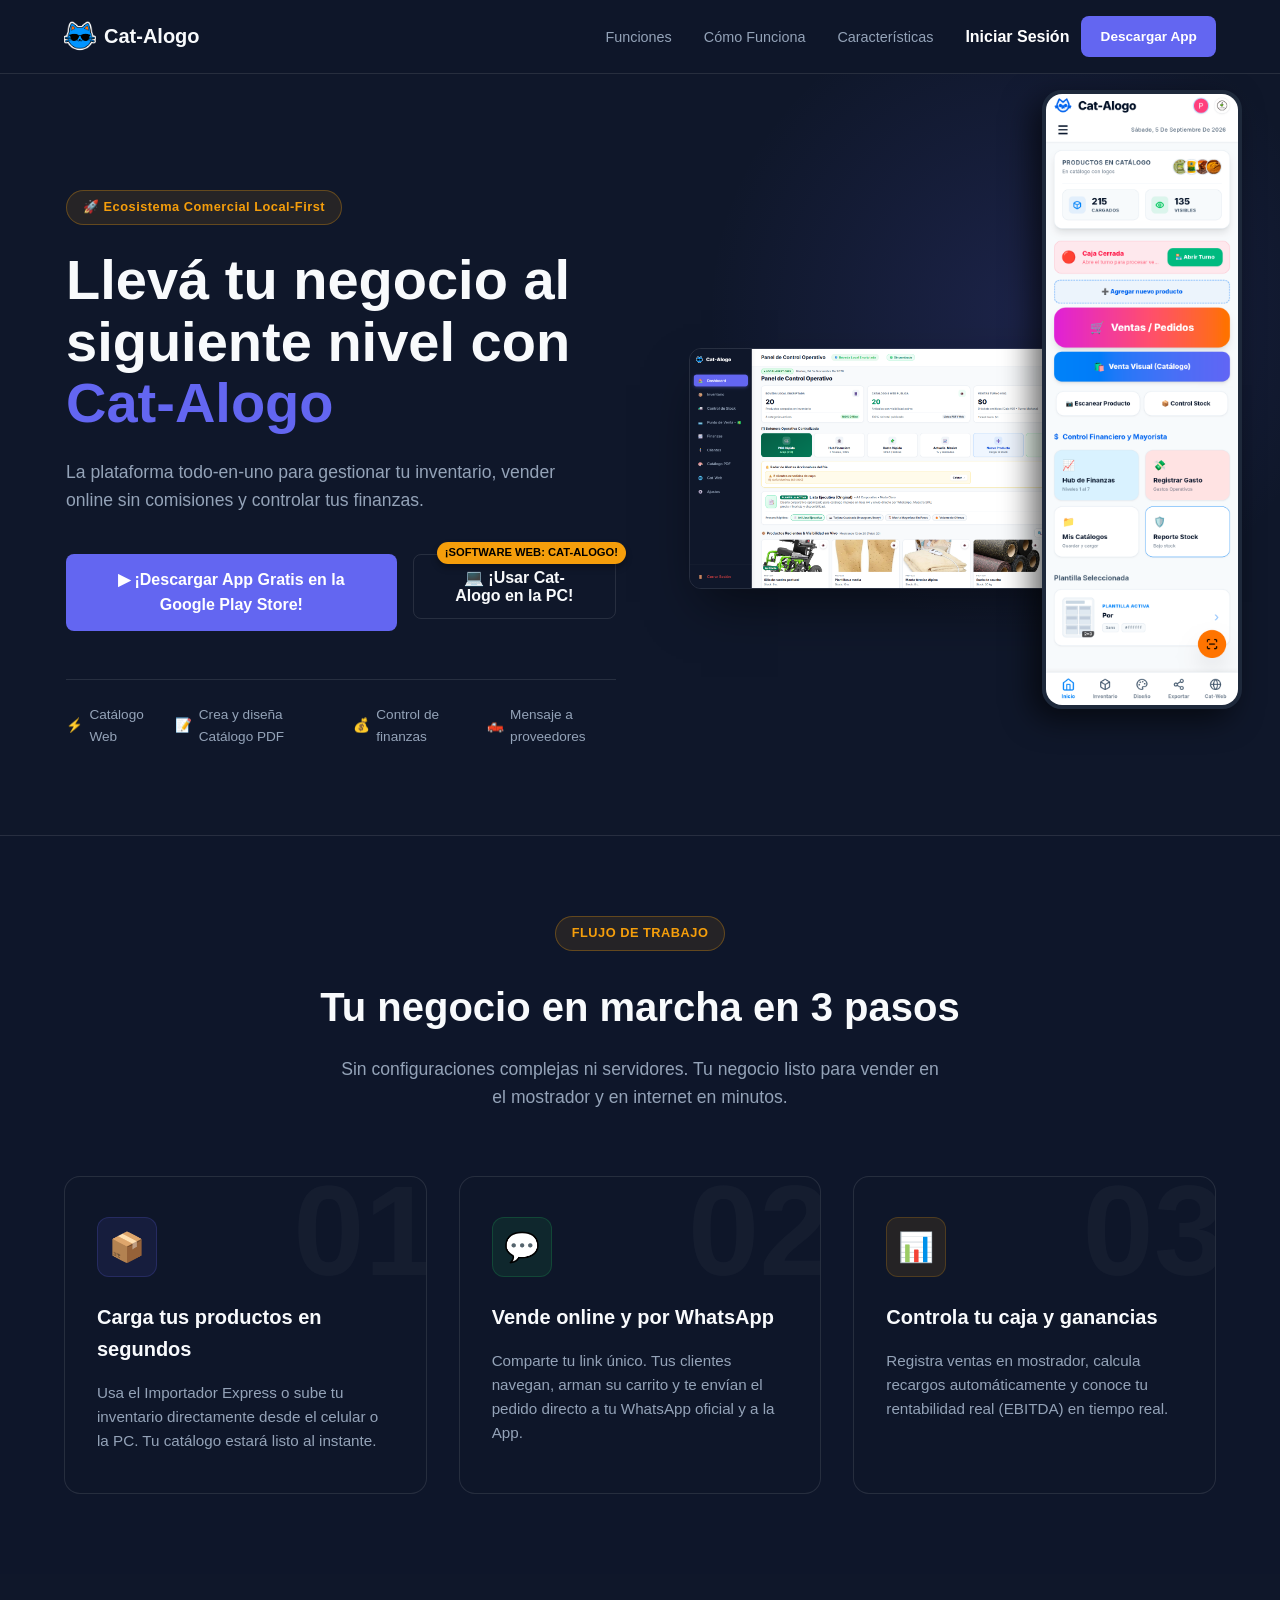
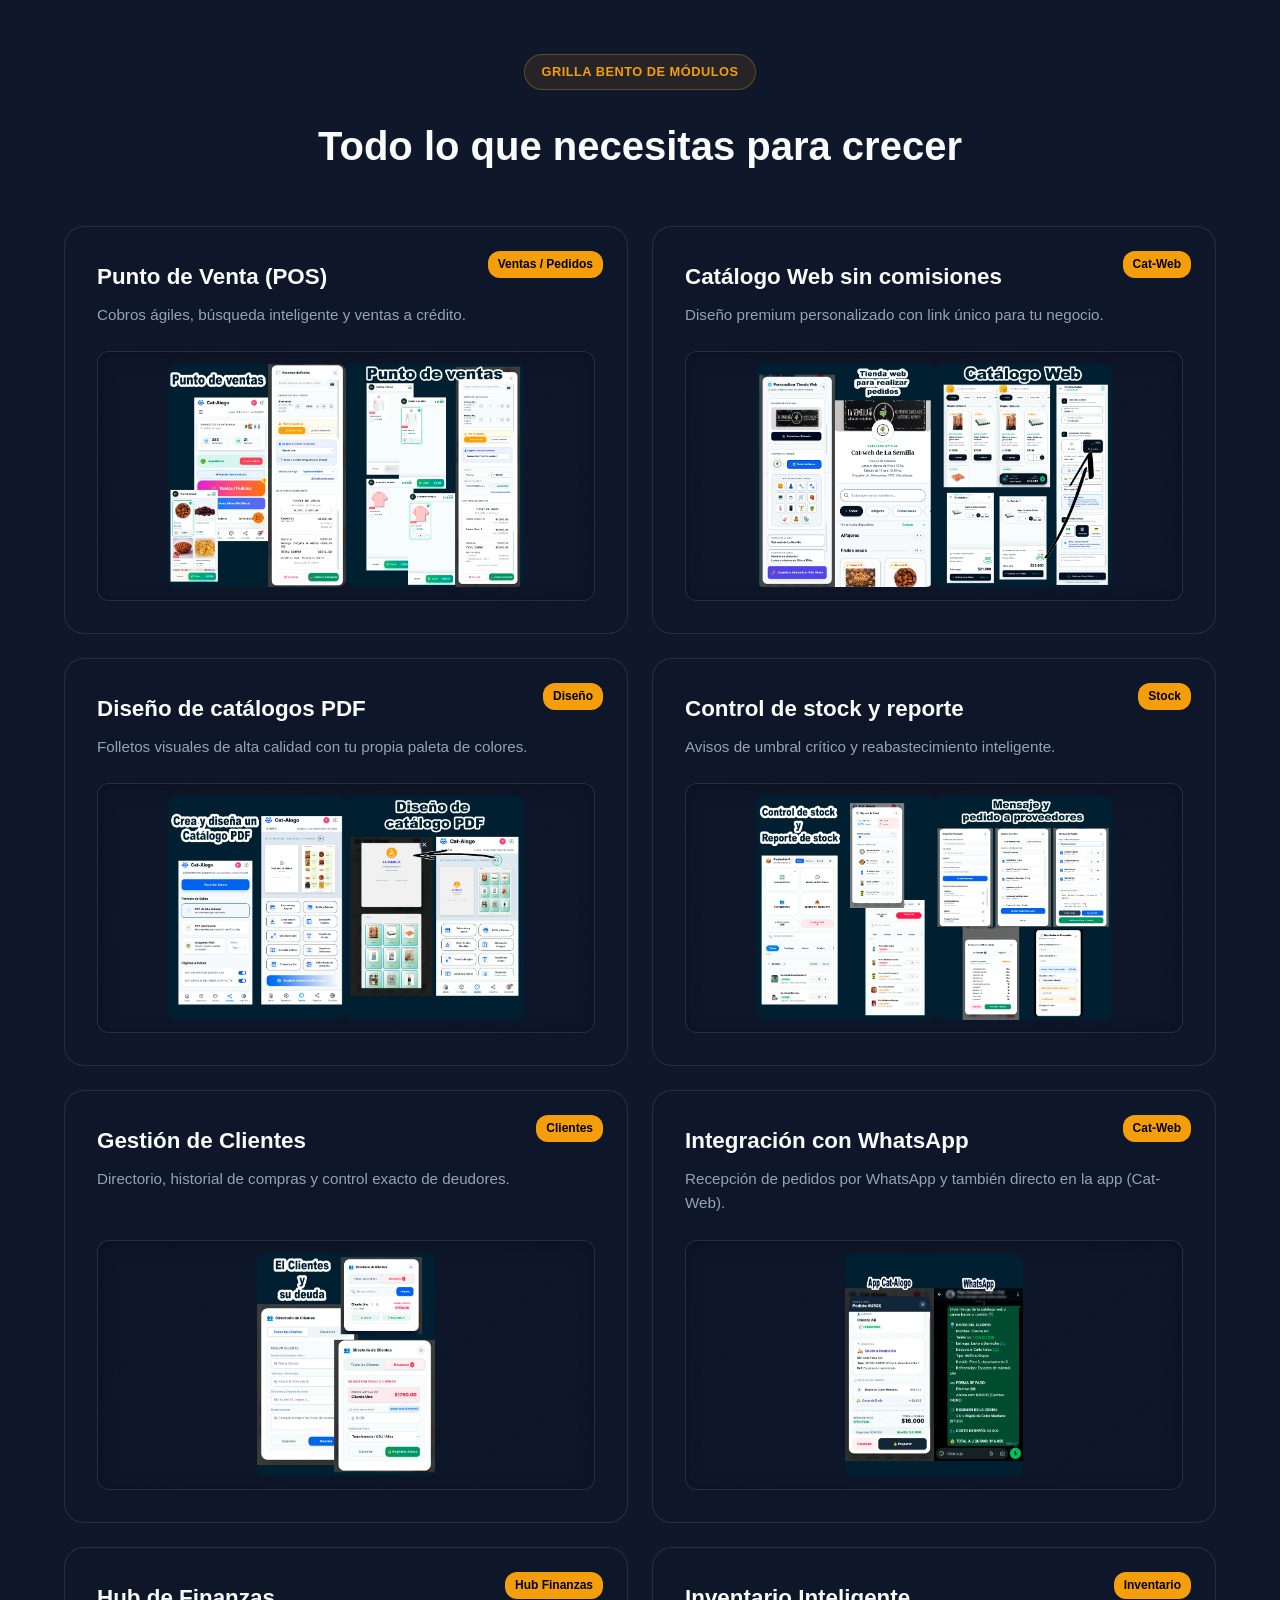
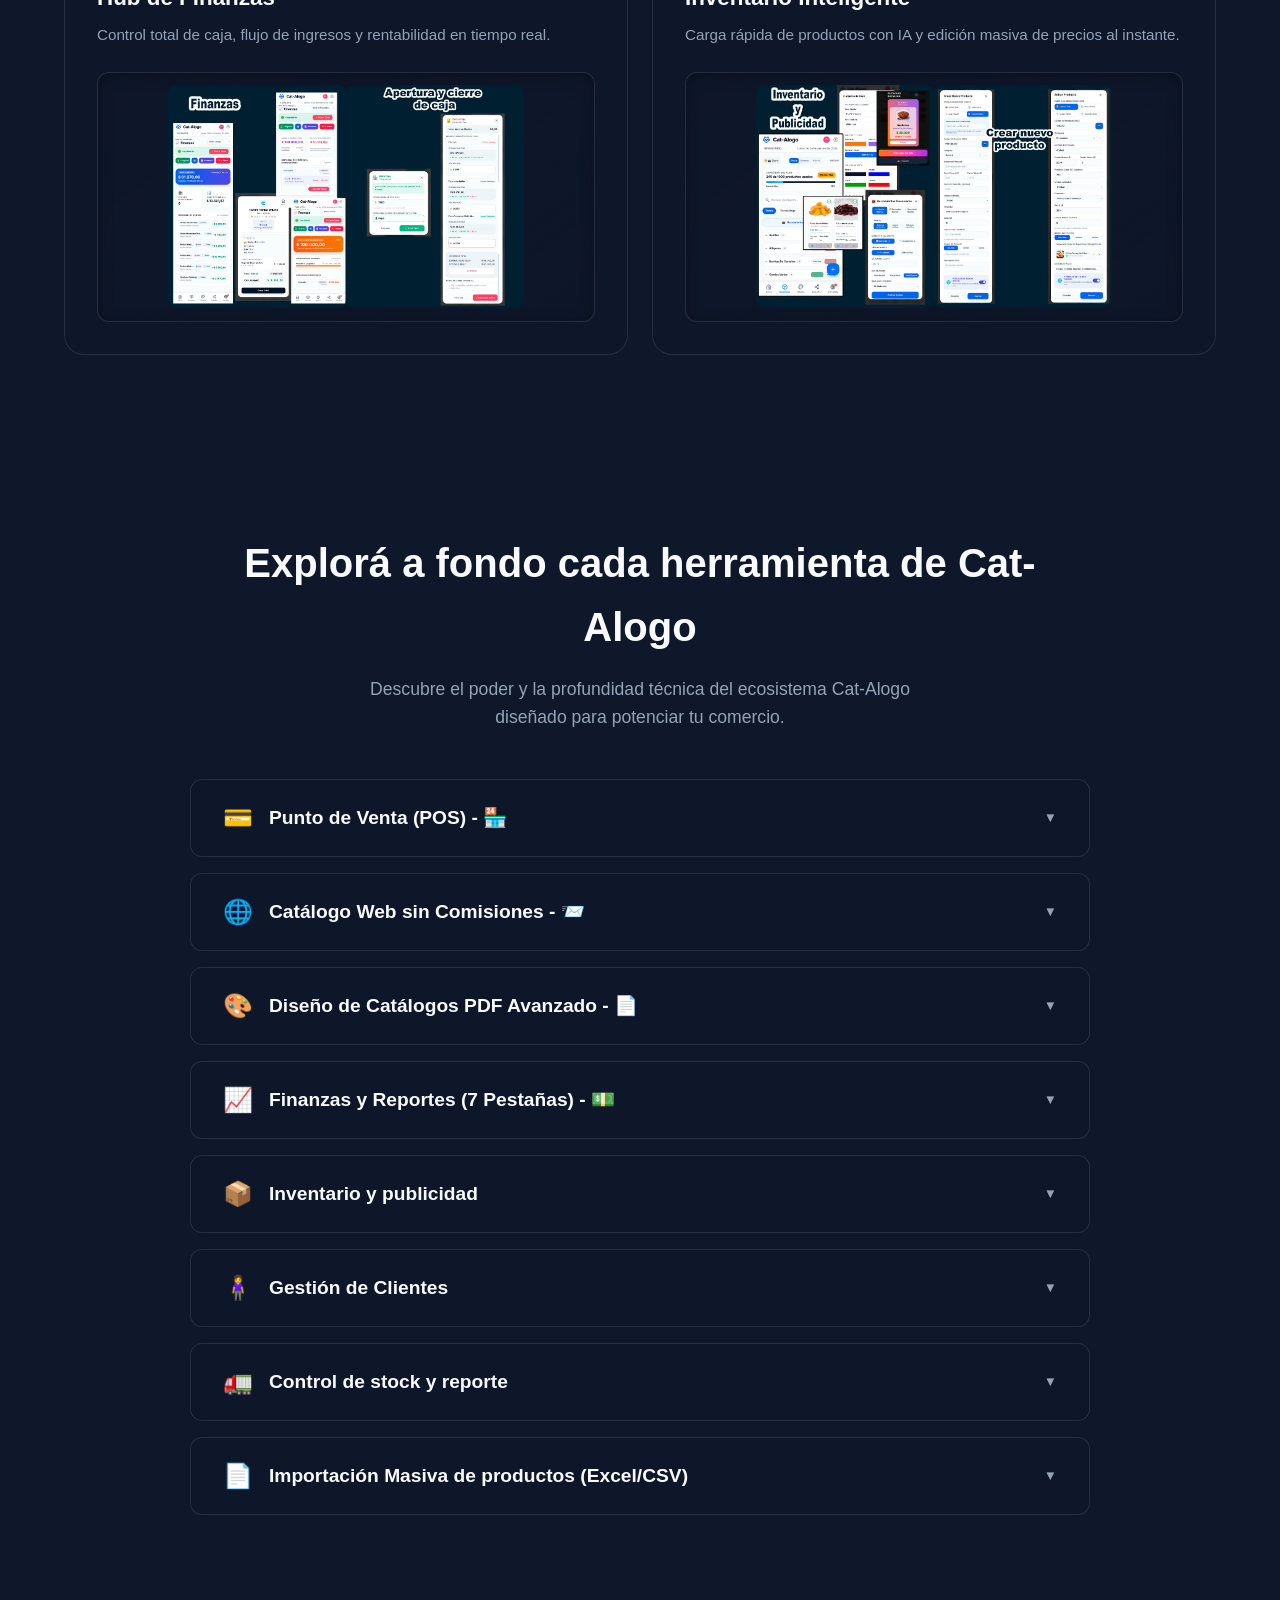
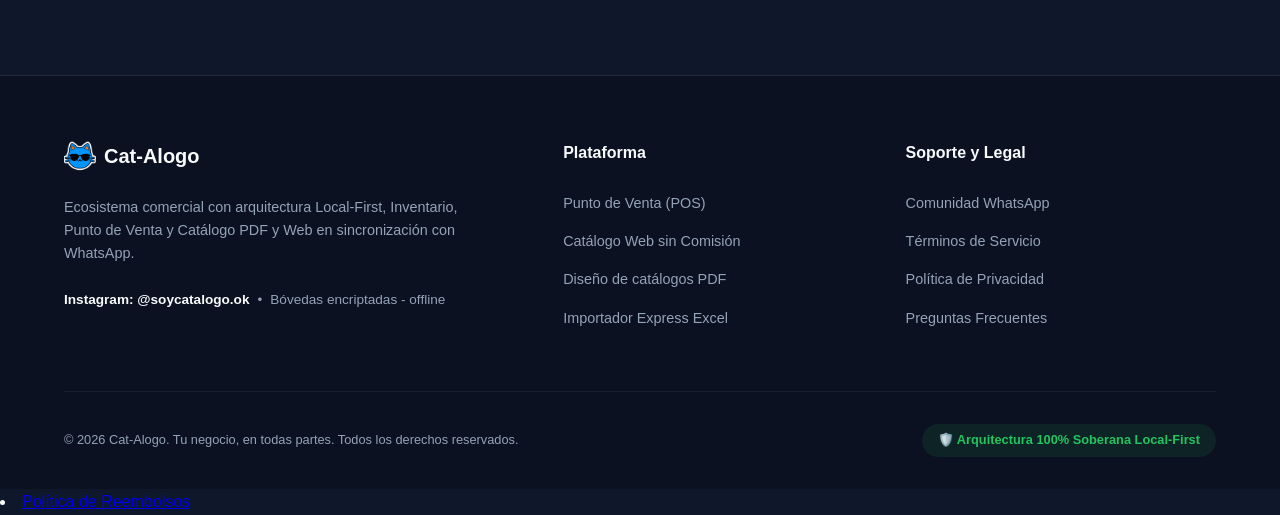
==== commit 1ef921d1: "Add link to Refund Policy in index.html" ====
--- a/index.html
+++ b/index.html
@@ -1128,6 +1128,8 @@
         })();
     </script>
 
+    <li><a href="[https://pipocor17.github.io/cat-alogo-legal-/terminos.html#reembolsos](https://pipocor17.github.io/cat-alogo-legal-/terminos.html#reembolsos)" target="_blank" rel="noopener">Política de Reembolsos</a></li>
+
 </body>
 </html>
 
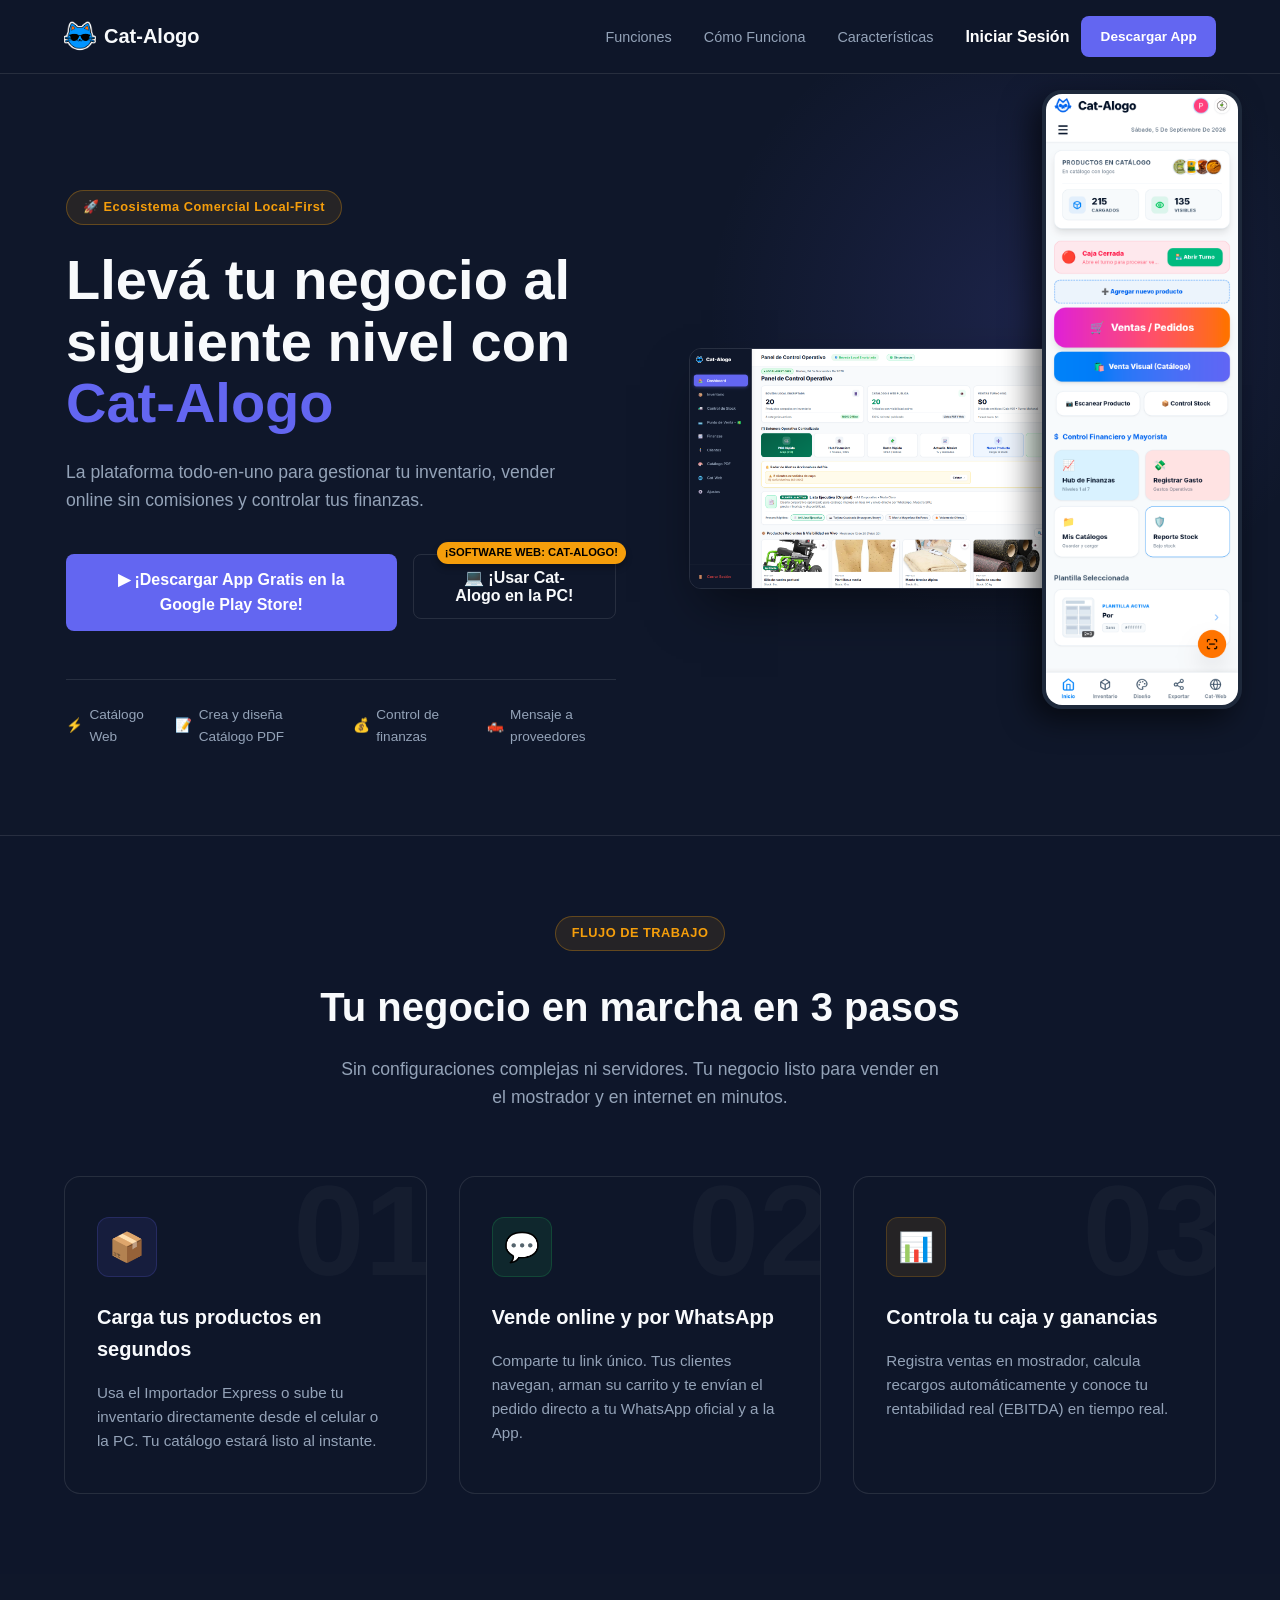
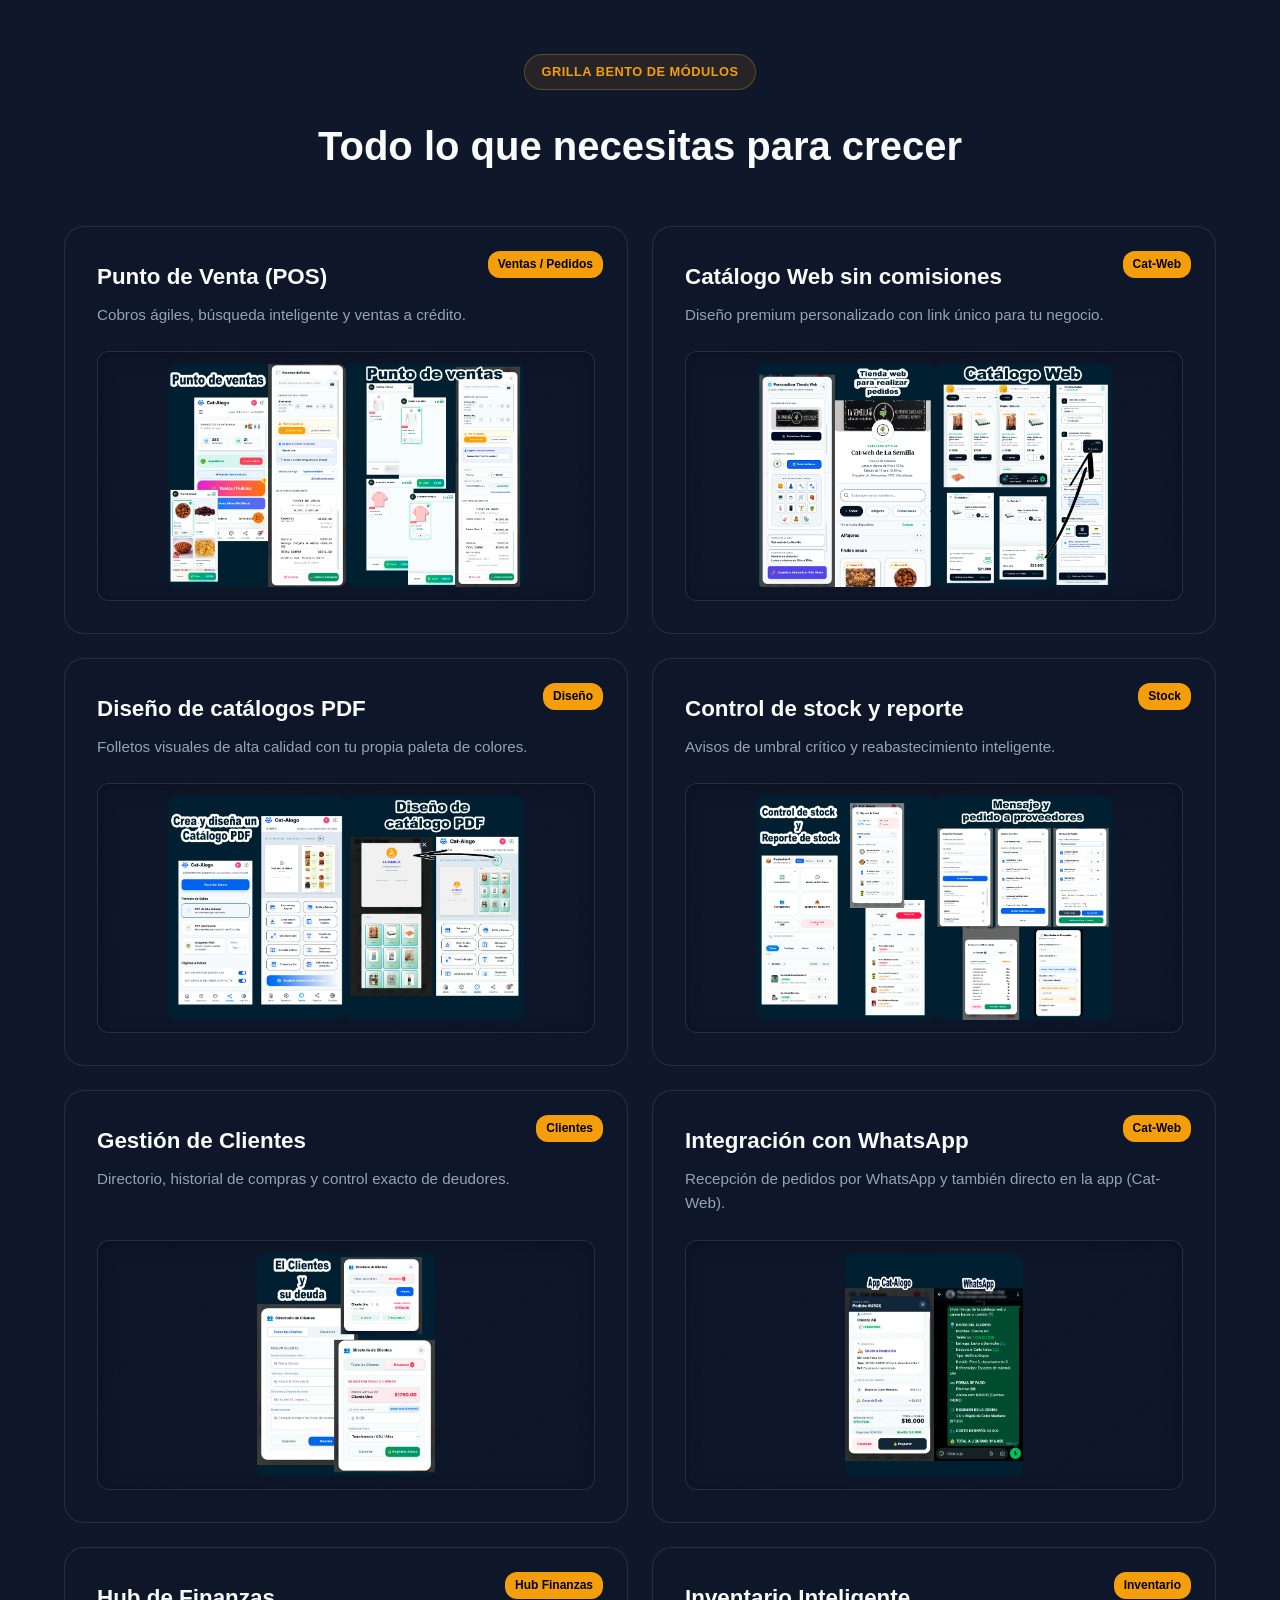
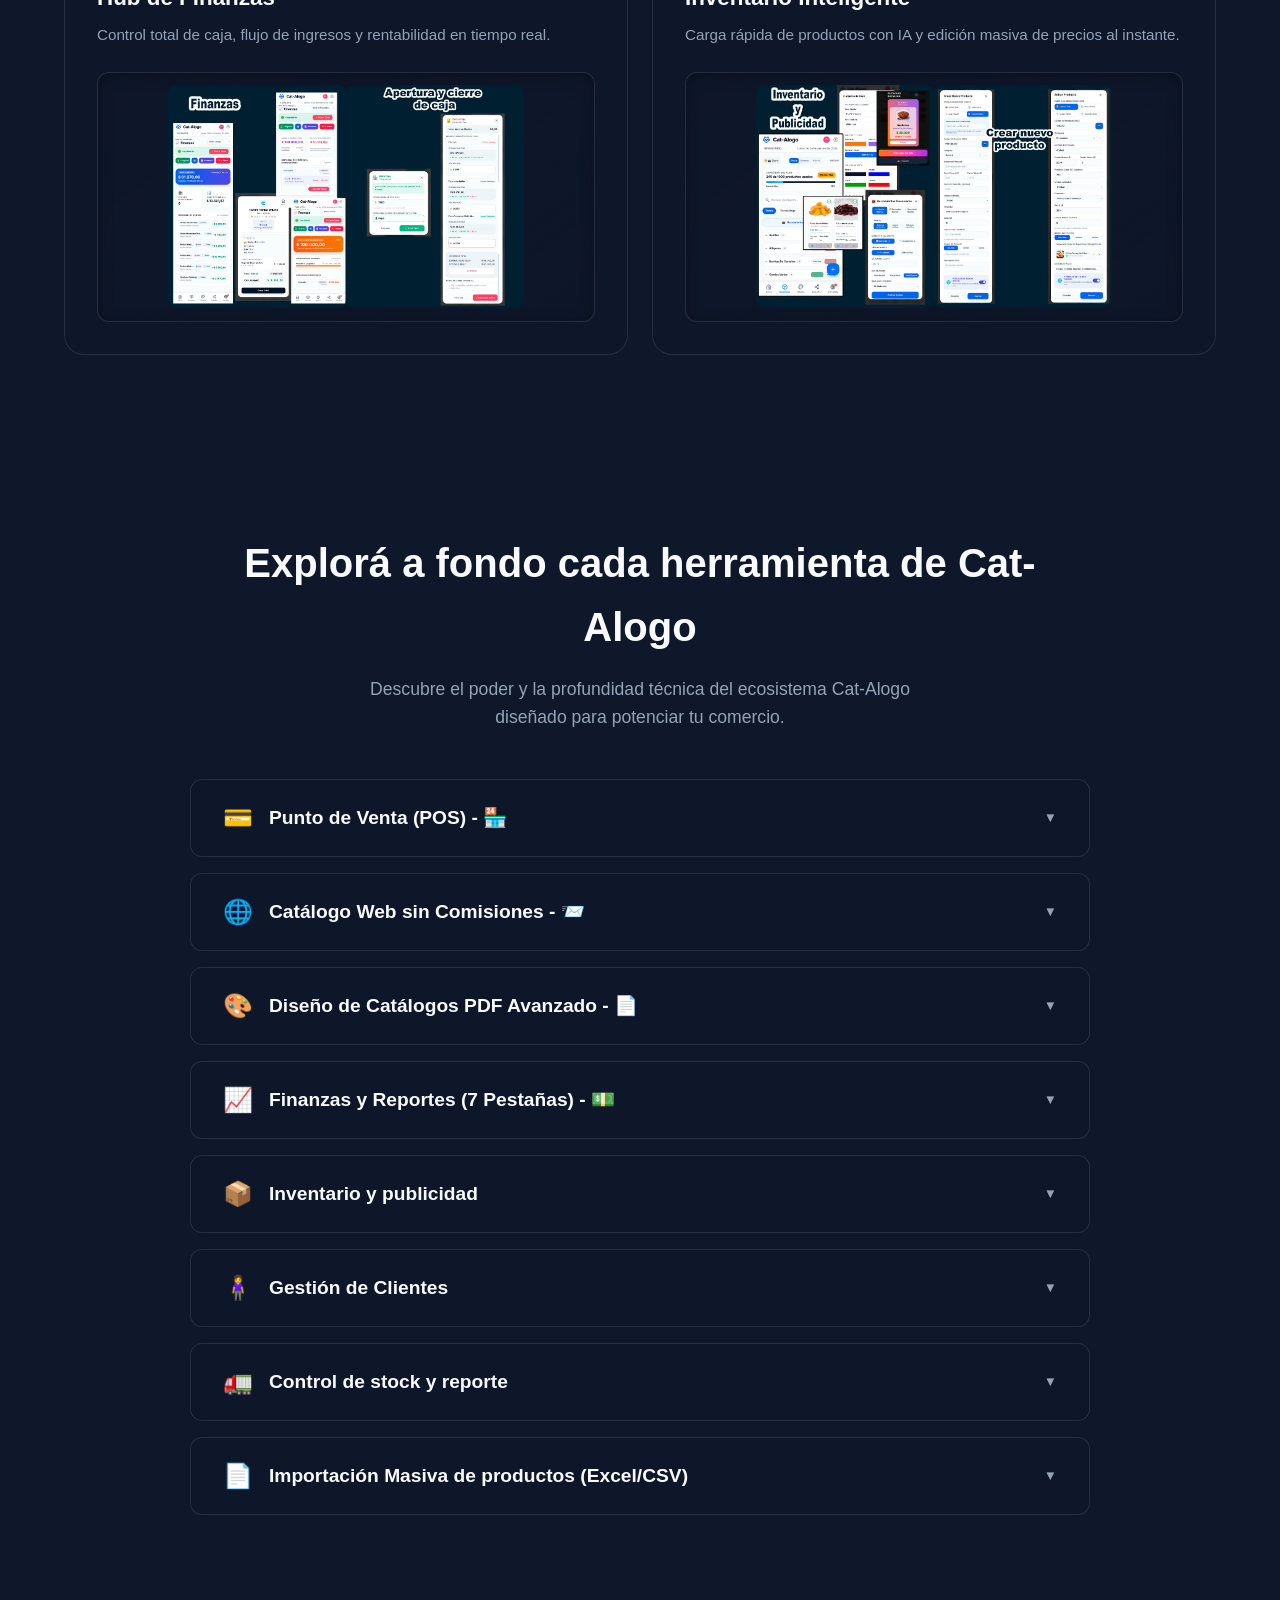
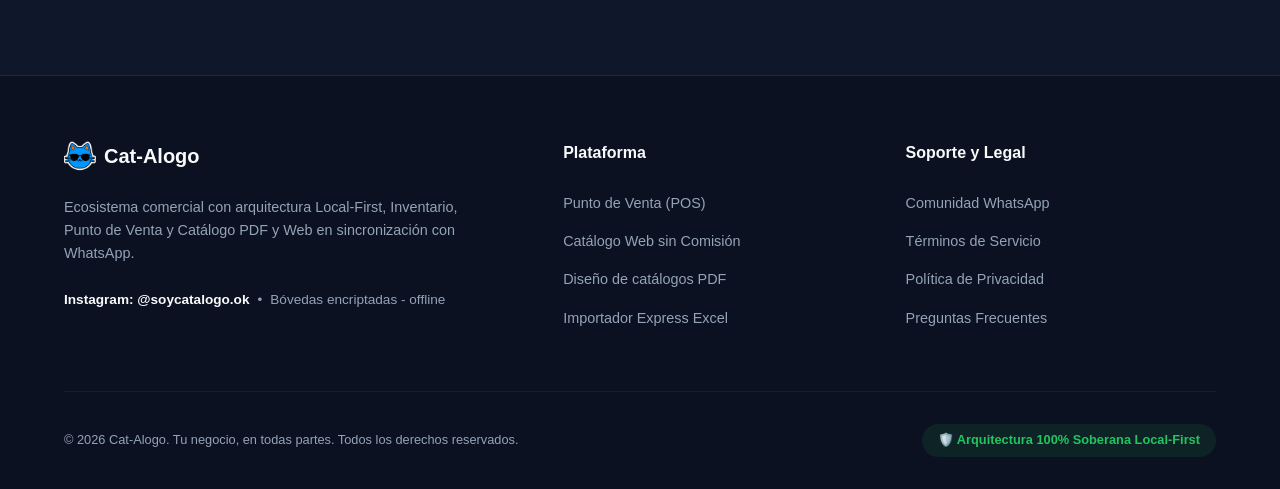
==== commit 9eab8bac: "Remove link to 'Política de Reembolsos' Removed the link to the 'Política de Reembolsos' page." ====
--- a/index.html
+++ b/index.html
@@ -1128,8 +1128,6 @@
         })();
     </script>
 
-    <li><a href="[https://pipocor17.github.io/cat-alogo-legal-/terminos.html#reembolsos](https://pipocor17.github.io/cat-alogo-legal-/terminos.html#reembolsos)" target="_blank" rel="noopener">Política de Reembolsos</a></li>
-
 </body>
 </html>
 
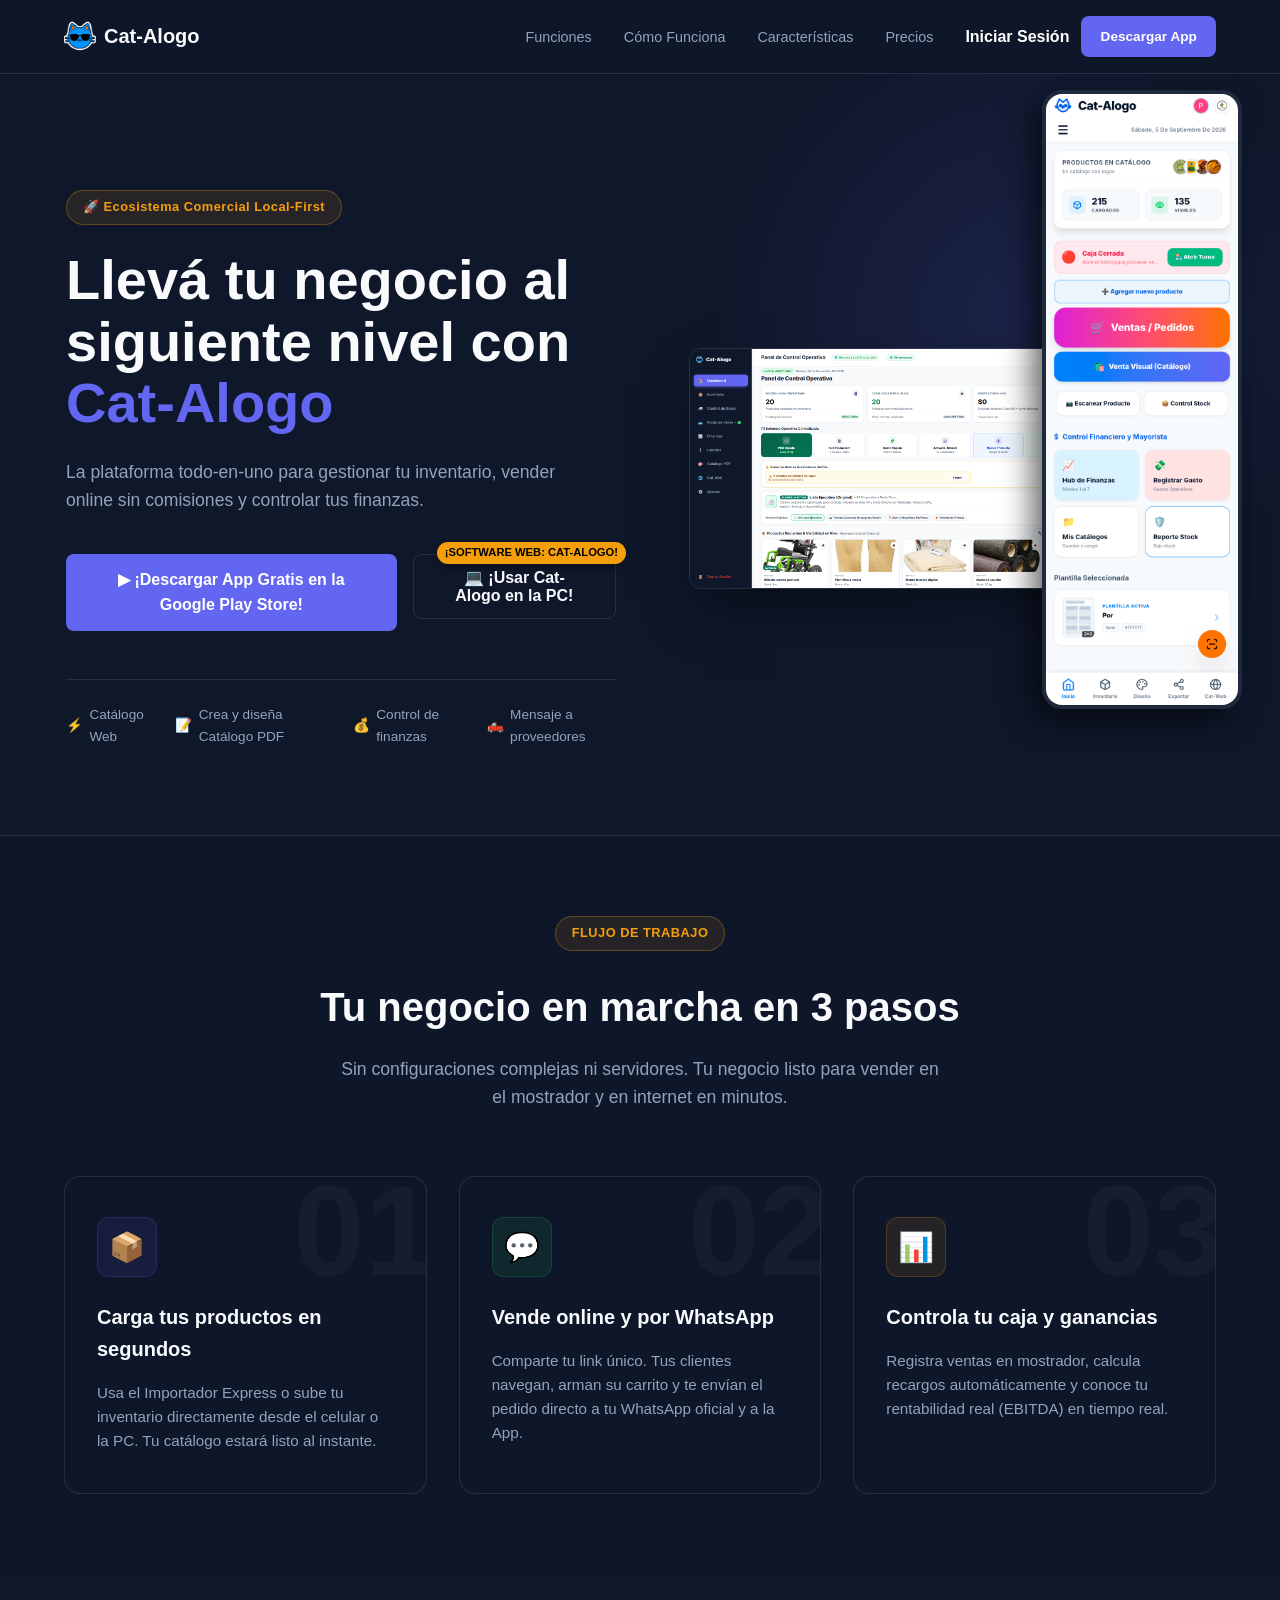
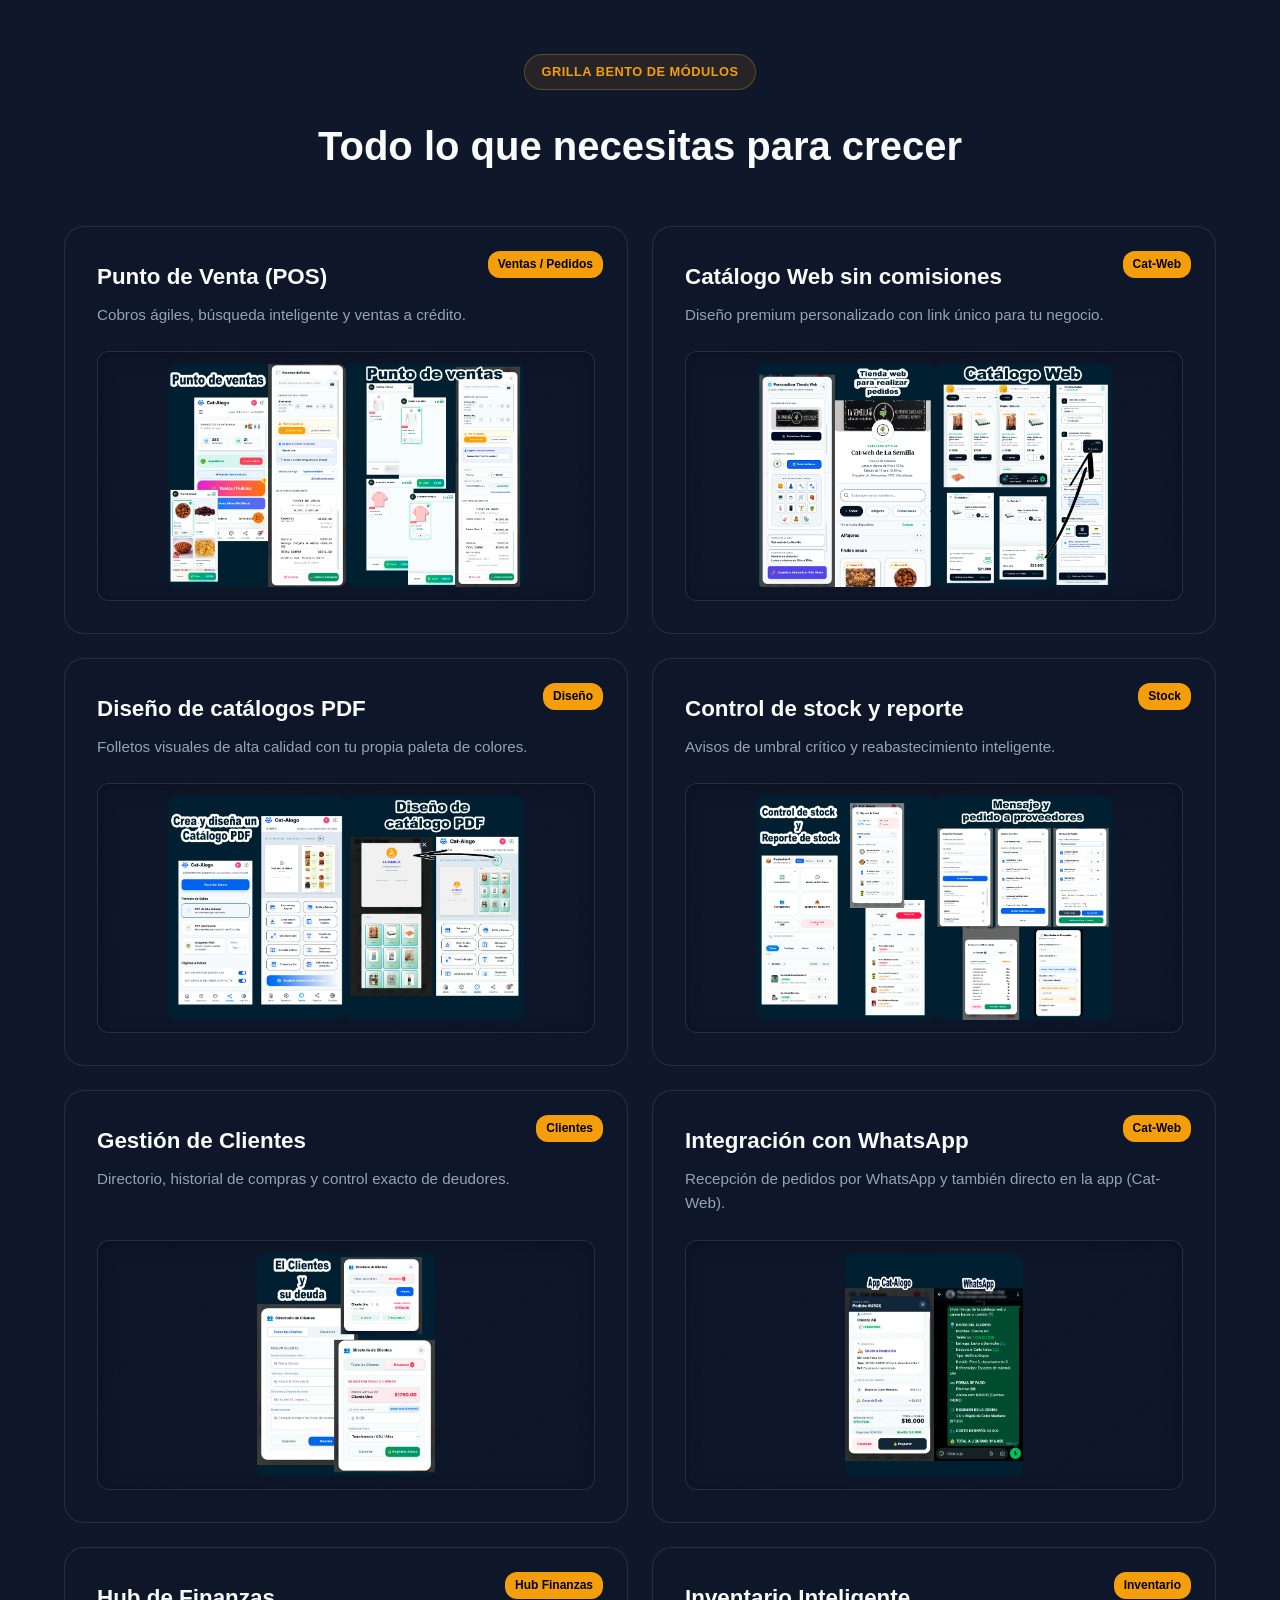
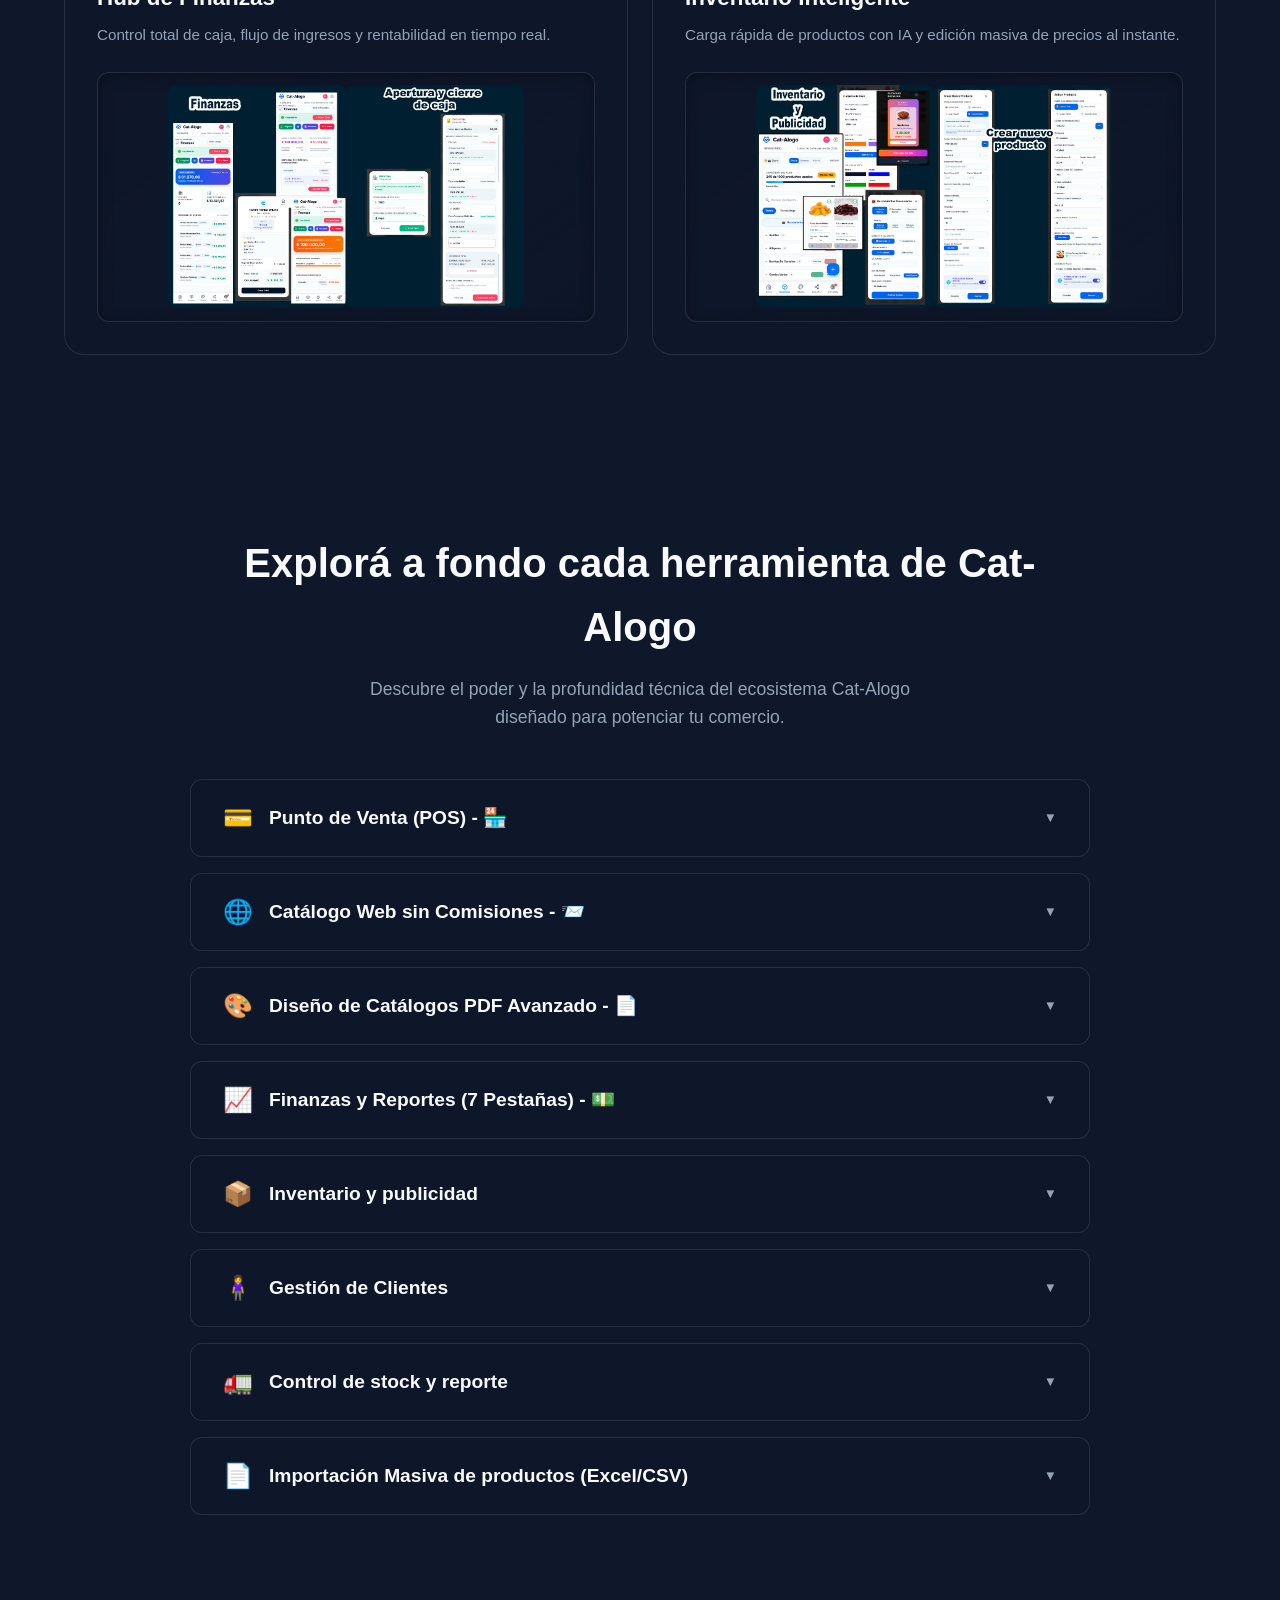
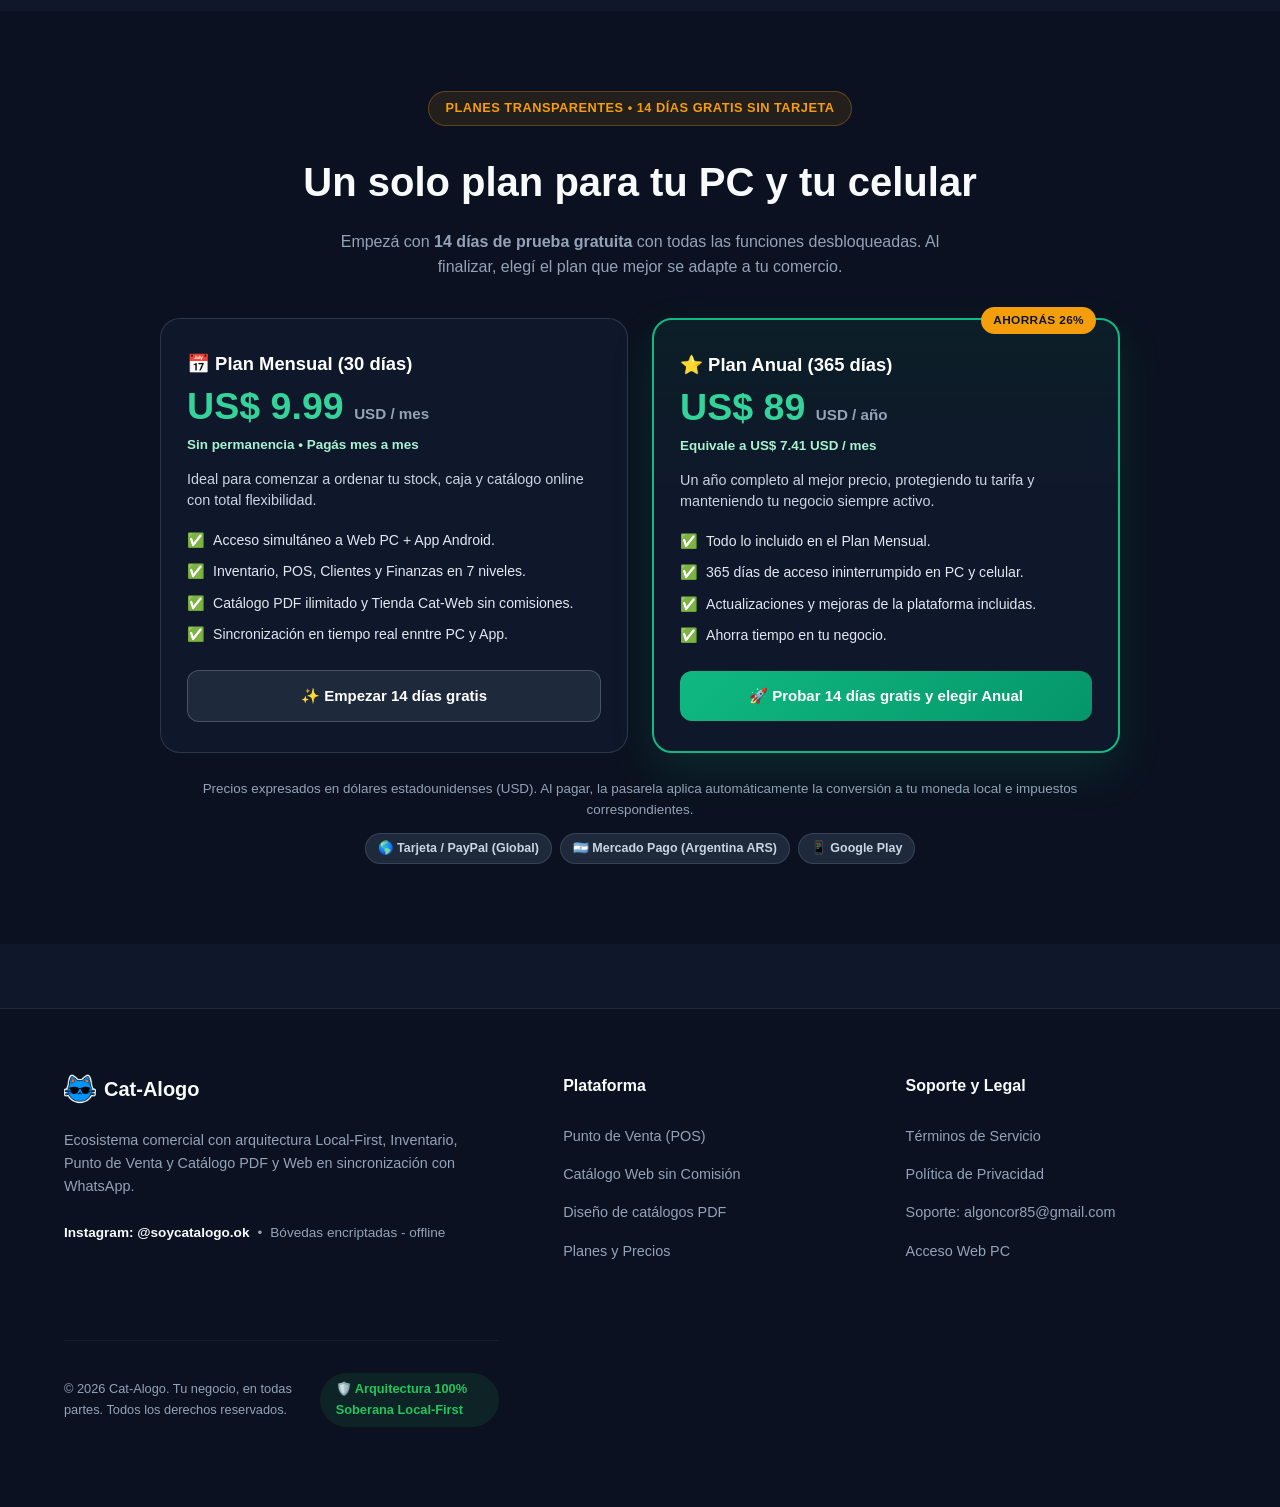
==== commit 64fa7a9e: "Integra Paddle Billing v2 Sandbox, precios publicos y webhook seguro" ====
--- a/index.html
+++ b/index.html
@@ -59,6 +59,7 @@
                     <li><a href="#funciones">Funciones</a></li>
                     <li><a href="#como-funciona">Cómo Funciona</a></li>
                     <li><a href="#detalles">Características</a></li>
+                    <li><a href="#precios">Precios</a></li>
                 </ul>
 
                 <div class="nav-actions">
@@ -453,6 +454,215 @@
         </section>
 
         <!-- ==========================================
+             SECCIÓN: PRECIOS PÚBLICOS (WEB PC + ANDROID)
+             ========================================== -->
+        <style>
+            .pricing-section {
+                padding: 80px 20px;
+                background: #0b1120;
+                color: #f8fafc;
+            }
+            .pricing-container {
+                max-width: 960px;
+                margin: 0 auto;
+                text-align: center;
+            }
+            .pricing-subtitle {
+                max-width: 640px;
+                margin: 10px auto 38px;
+                color: #94a3b8;
+                font-size: 1rem;
+                line-height: 1.55;
+            }
+            .pricing-grid {
+                display: grid;
+                grid-template-columns: repeat(2, minmax(0, 1fr));
+                gap: 24px;
+                align-items: stretch;
+            }
+            .pricing-card {
+                position: relative;
+                background: #0f172a;
+                border: 1px solid rgba(148, 163, 184, 0.22);
+                border-radius: 20px;
+                padding: 30px 26px;
+                text-align: left;
+                display: flex;
+                flex-direction: column;
+                justify-content: space-between;
+            }
+            .pricing-card.featured {
+                border: 2px solid #10b981;
+                background: linear-gradient(180deg, rgba(16, 185, 129, 0.08) 0%, #0f172a 45%);
+                box-shadow: 0 18px 45px rgba(16, 185, 129, 0.14);
+            }
+            .pricing-save-badge {
+                position: absolute;
+                top: -13px;
+                right: 22px;
+                background: #f59e0b;
+                color: #0f172a;
+                font-size: 0.74rem;
+                font-weight: 800;
+                padding: 4px 12px;
+                border-radius: 999px;
+                text-transform: uppercase;
+                letter-spacing: 0.03em;
+            }
+            .pricing-plan-name {
+                font-size: 1.15rem;
+                font-weight: 800;
+                color: #ffffff;
+                margin: 0 0 8px;
+            }
+            .pricing-amount {
+                font-size: 2.35rem;
+                font-weight: 800;
+                color: #34d399;
+                line-height: 1.1;
+                margin: 0;
+            }
+            .pricing-amount span {
+                font-size: 0.95rem;
+                font-weight: 600;
+                color: #94a3b8;
+            }
+            .pricing-equiv {
+                margin: 6px 0 14px;
+                font-size: 0.84rem;
+                color: #a7f3d0;
+                font-weight: 600;
+            }
+            .pricing-desc {
+                margin: 0 0 18px;
+                font-size: 0.9rem;
+                color: #cbd5e1;
+                line-height: 1.45;
+            }
+            .pricing-features {
+                list-style: none;
+                padding: 0;
+                margin: 0 0 24px;
+                display: flex;
+                flex-direction: column;
+                gap: 9px;
+            }
+            .pricing-features li {
+                font-size: 0.88rem;
+                color: #e2e8f0;
+                display: flex;
+                align-items: flex-start;
+                gap: 8px;
+            }
+            .pricing-cta {
+                display: block;
+                text-align: center;
+                text-decoration: none;
+                font-weight: 700;
+                font-size: 0.94rem;
+                padding: 13px 18px;
+                border-radius: 12px;
+                transition: filter 0.15s ease, background 0.15s ease;
+            }
+            .pricing-cta-outline {
+                background: #1e293b;
+                color: #ffffff;
+                border: 1px solid rgba(148, 163, 184, 0.35);
+            }
+            .pricing-cta-outline:hover { background: #334155; }
+            .pricing-cta-primary {
+                background: linear-gradient(135deg, #10b981, #059669);
+                color: #ffffff;
+            }
+            .pricing-cta-primary:hover { filter: brightness(1.08); }
+            .pricing-note {
+                margin-top: 26px;
+                font-size: 0.84rem;
+                color: #94a3b8;
+                line-height: 1.55;
+            }
+            .pricing-pay-pills {
+                display: flex;
+                justify-content: center;
+                flex-wrap: wrap;
+                gap: 8px;
+                margin-top: 12px;
+            }
+            .pricing-pay-pill {
+                background: #1e293b;
+                border: 1px solid rgba(148, 163, 184, 0.22);
+                color: #cbd5e1;
+                border-radius: 999px;
+                padding: 5px 12px;
+                font-size: 0.78rem;
+                font-weight: 600;
+            }
+            @media (max-width: 768px) {
+                .pricing-grid { grid-template-columns: 1fr; }
+            }
+        </style>
+
+        <section class="pricing-section" id="precios">
+            <div class="pricing-container">
+                <span class="badge-amber">PLANES TRANSPARENTES • 14 DÍAS GRATIS SIN TARJETA</span>
+                <h2 class="section-title">Un solo plan para tu PC y tu celular</h2>
+                <p class="pricing-subtitle">
+                    Empezá con <strong>14 días de prueba gratuita</strong> con todas las funciones desbloqueadas. Al finalizar, elegí el plan que mejor se adapte a tu comercio.
+                </p>
+
+                <div class="pricing-grid">
+                    <!-- Plan Mensual -->
+                    <div class="pricing-card">
+                        <div>
+                            <h3 class="pricing-plan-name">📅 Plan Mensual (30 días)</h3>
+                            <p class="pricing-amount">US$ 9.99 <span>USD / mes</span></p>
+                            <p class="pricing-equiv">Sin permanencia • Pagás mes a mes</p>
+                            <p class="pricing-desc">Ideal para comenzar a ordenar tu stock, caja y catálogo online con total flexibilidad.</p>
+                            <ul class="pricing-features">
+                                <li><span>✅</span><span>Acceso simultáneo a Web PC + App Android.</span></li>
+                                <li><span>✅</span><span>Inventario, POS, Clientes y Finanzas en 7 niveles.</span></li>
+                                <li><span>✅</span><span>Catálogo PDF ilimitado y Tienda Cat-Web sin comisiones.</span></li>
+                                <li><span>✅</span><span>Sincronización en tiempo real enntre PC y App.</span></li>
+                            </ul>
+                        </div>
+                        <a href="app/dashboard.html?tab=register" class="pricing-cta pricing-cta-outline">
+                            ✨ Empezar 14 días gratis
+                        </a>
+                    </div>
+
+                    <!-- Plan Anual -->
+                    <div class="pricing-card featured">
+                        <span class="pricing-save-badge">Ahorrás 26%</span>
+                        <div>
+                            <h3 class="pricing-plan-name">⭐ Plan Anual (365 días)</h3>
+                            <p class="pricing-amount">US$ 89 <span>USD / año</span></p>
+                            <p class="pricing-equiv">Equivale a US$ 7.41 USD / mes</p>
+                            <p class="pricing-desc">Un año completo al mejor precio, protegiendo tu tarifa y manteniendo tu negocio siempre activo.</p>
+                            <ul class="pricing-features">
+                                <li><span>✅</span><span>Todo lo incluido en el Plan Mensual.</span></li>
+                                <li><span>✅</span><span>365 días de acceso ininterrumpido en PC y celular.</span></li>
+                                <li><span>✅</span><span>Actualizaciones y mejoras de la plataforma incluidas.</span></li>
+                                <li><span>✅</span><span>Ahorra tiempo en tu negocio.</span></li>
+                            </ul>
+                        </div>
+                        <a href="app/dashboard.html?tab=register" class="pricing-cta pricing-cta-primary">
+                            🚀 Probar 14 días gratis y elegir Anual
+                        </a>
+                    </div>
+                </div>
+
+                <div class="pricing-note">
+                    Precios expresados en dólares estadounidenses (USD). Al pagar, la pasarela aplica automáticamente la conversión a tu moneda local e impuestos correspondientes.
+                    <div class="pricing-pay-pills">
+                        <span class="pricing-pay-pill">🌎 Tarjeta / PayPal (Global)</span>
+                        <span class="pricing-pay-pill">🇦🇷 Mercado Pago (Argentina ARS)</span>
+                        <span class="pricing-pay-pill">📱 Google Play</span>
+                    </div>
+                </div>
+            </div>
+        </section>
+
+        <!-- ==========================================
             MODAL DE INICIO DE SESIÓN (LOGIN / REGISTRO)
             ========================================== -->
         <div class="auth-modal-overlay" id="auth-modal">
@@ -526,28 +736,30 @@
                 <div class="link-column">
                     <h4>Plataforma</h4>
                     <ul>
-                        <li><a href="#">Punto de Venta (POS)</a></li>
-                        <li><a href="#">Catálogo Web sin Comisión</a></li>
-                        <li><a href="#">Diseño de catálogos PDF</a></li>
-                        <li><a href="#">Importador Express Excel</a></li>
+                        <li><a href="#funciones">Punto de Venta (POS)</a></li>
+                        <li><a href="#funciones">Catálogo Web sin Comisión</a></li>
+                        <li><a href="#detalles">Diseño de catálogos PDF</a></li>
+                        <li><a href="#precios">Planes y Precios</a></li>
                     </ul>
                 </div>
                 <div class="link-column">
                     <h4>Soporte y Legal</h4>
                     <ul>
-                        <li><a href="#">Comunidad WhatsApp</a></li>
-                        <li><a href="#">Términos de Servicio</a></li>
-                        <li><a href="#">Política de Privacidad</a></li>
-                        <li><a href="#">Preguntas Frecuentes</a></li>
+                        <li><a href="https://pipocor17.github.io/cat-alogo-legal-/terminos.html" target="_blank" rel="noopener">Términos de Servicio</a></li>
+                        <li><a href="https://pipocor17.github.io/cat-alogo-legal-/" target="_blank" rel="noopener">Política de Privacidad</a></li>
+                        <li><a href="mailto:algoncor85@gmail.com">Soporte: algoncor85@gmail.com</a></li>
+                        <li><a href="app/dashboard.html">Acceso Web PC</a></li>
                     </ul>
                 </div>
             </div>
-        </div>
         
         <div class="footer-bottom">
             <p>&copy; 2026 Cat-Alogo. Tu negocio, en todas partes. Todos los derechos reservados.</p>
             <div class="footer-badge">🛡️ Arquitectura 100% Soberana Local-First</div>
         </div>
+
+        
+
     </footer>
 
     <!-- Enlace al archivo de JavaScript -->
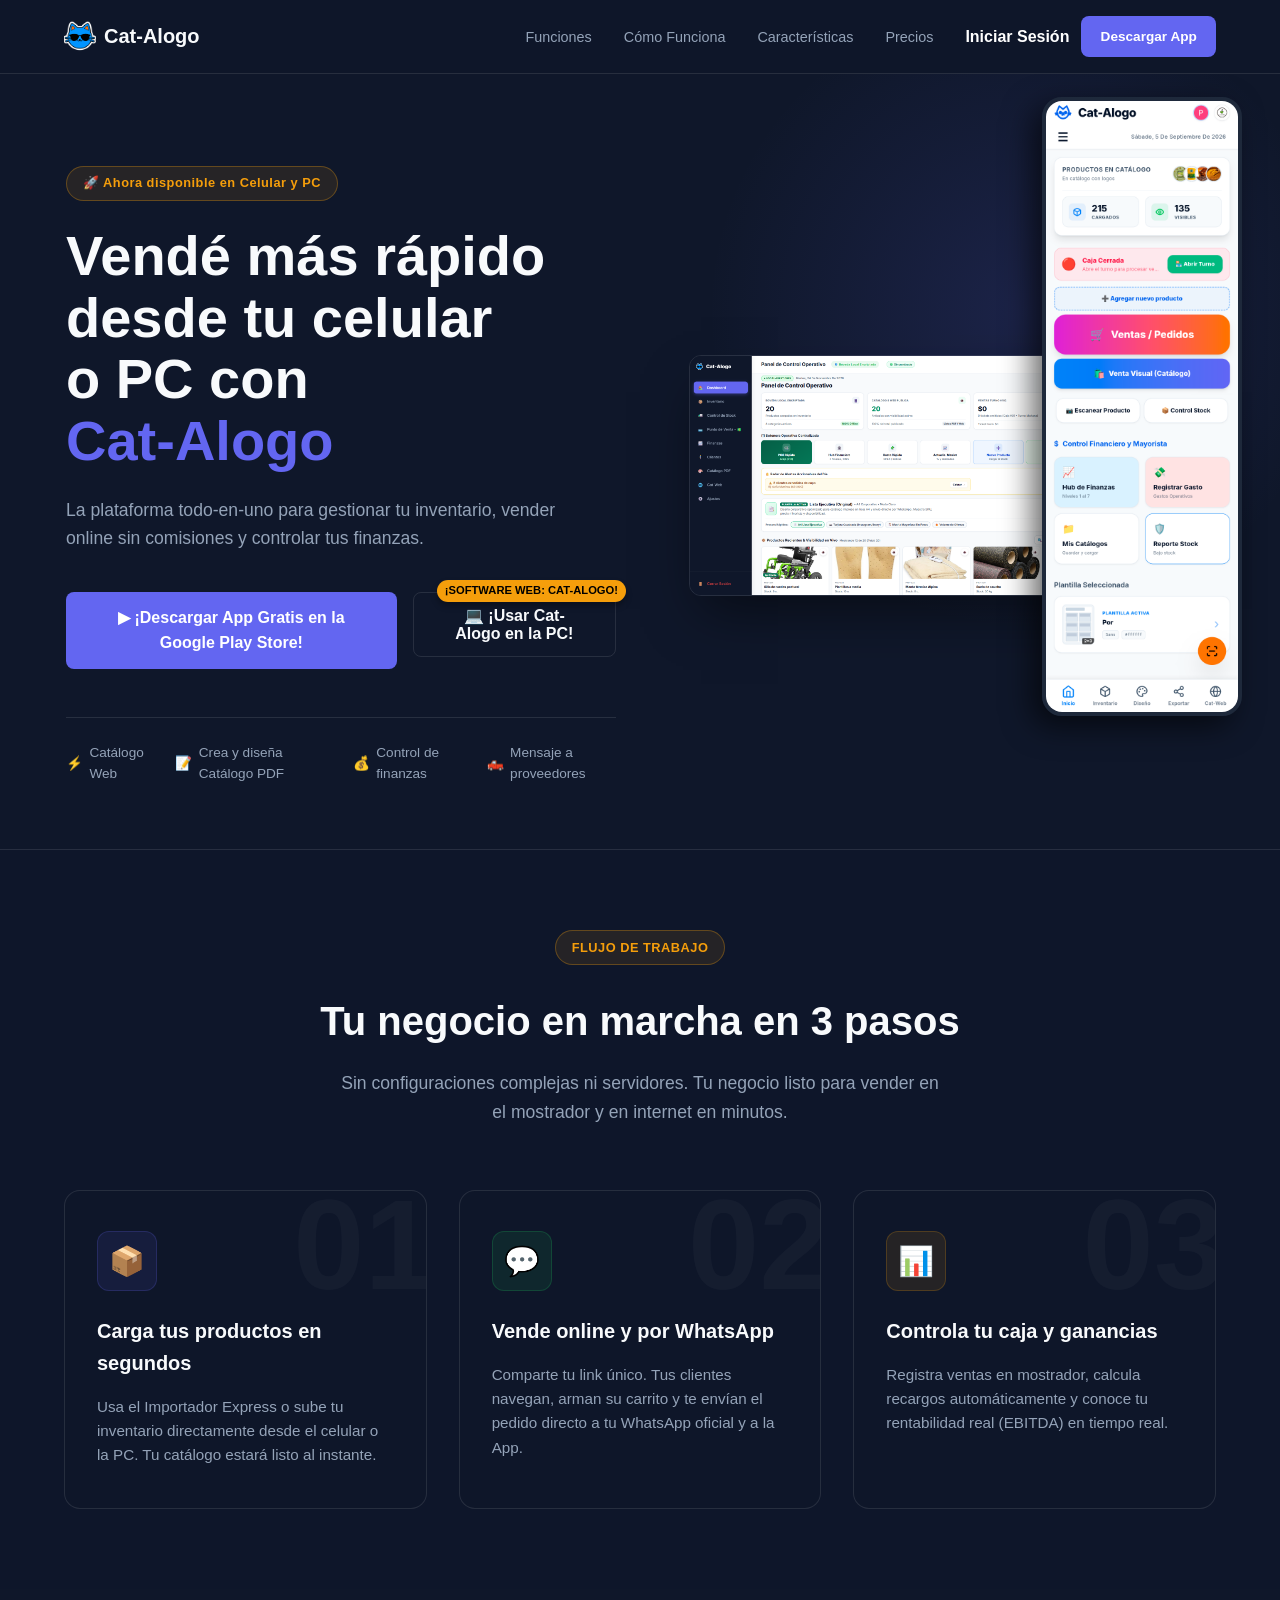
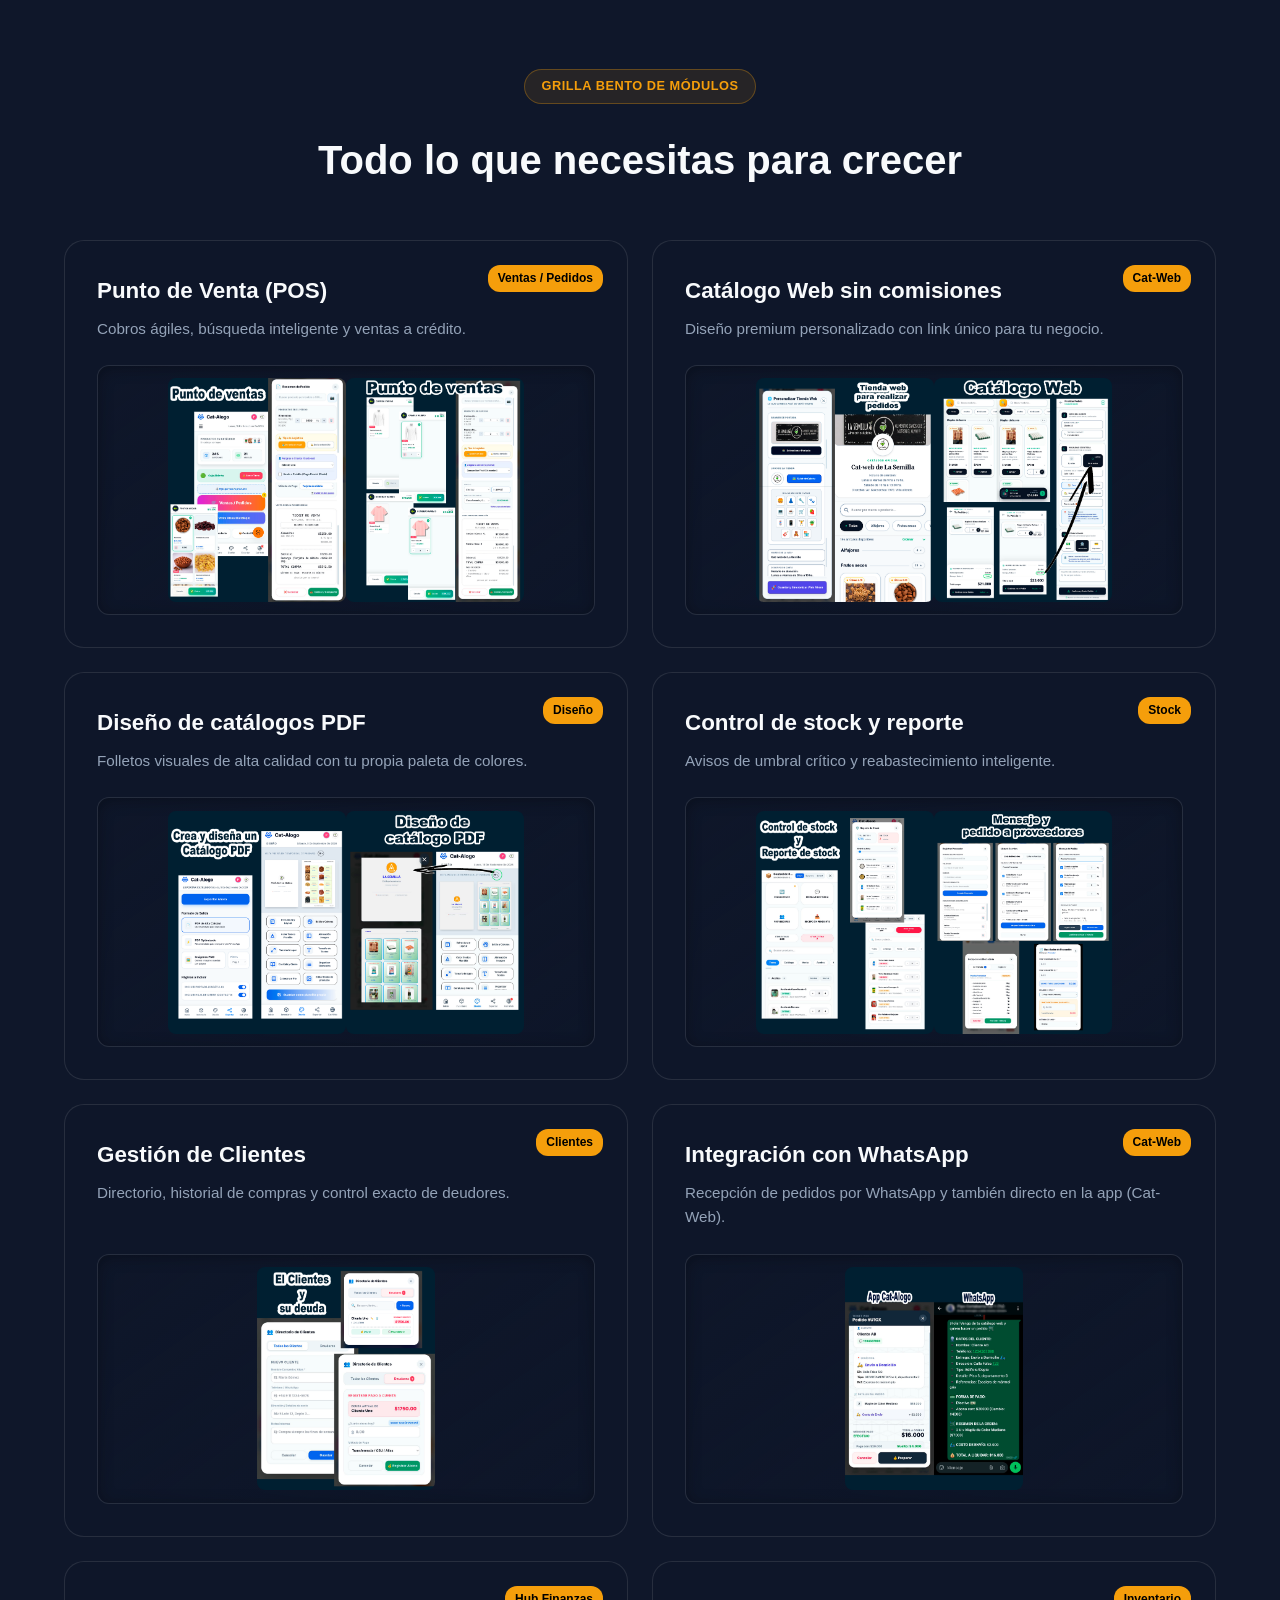
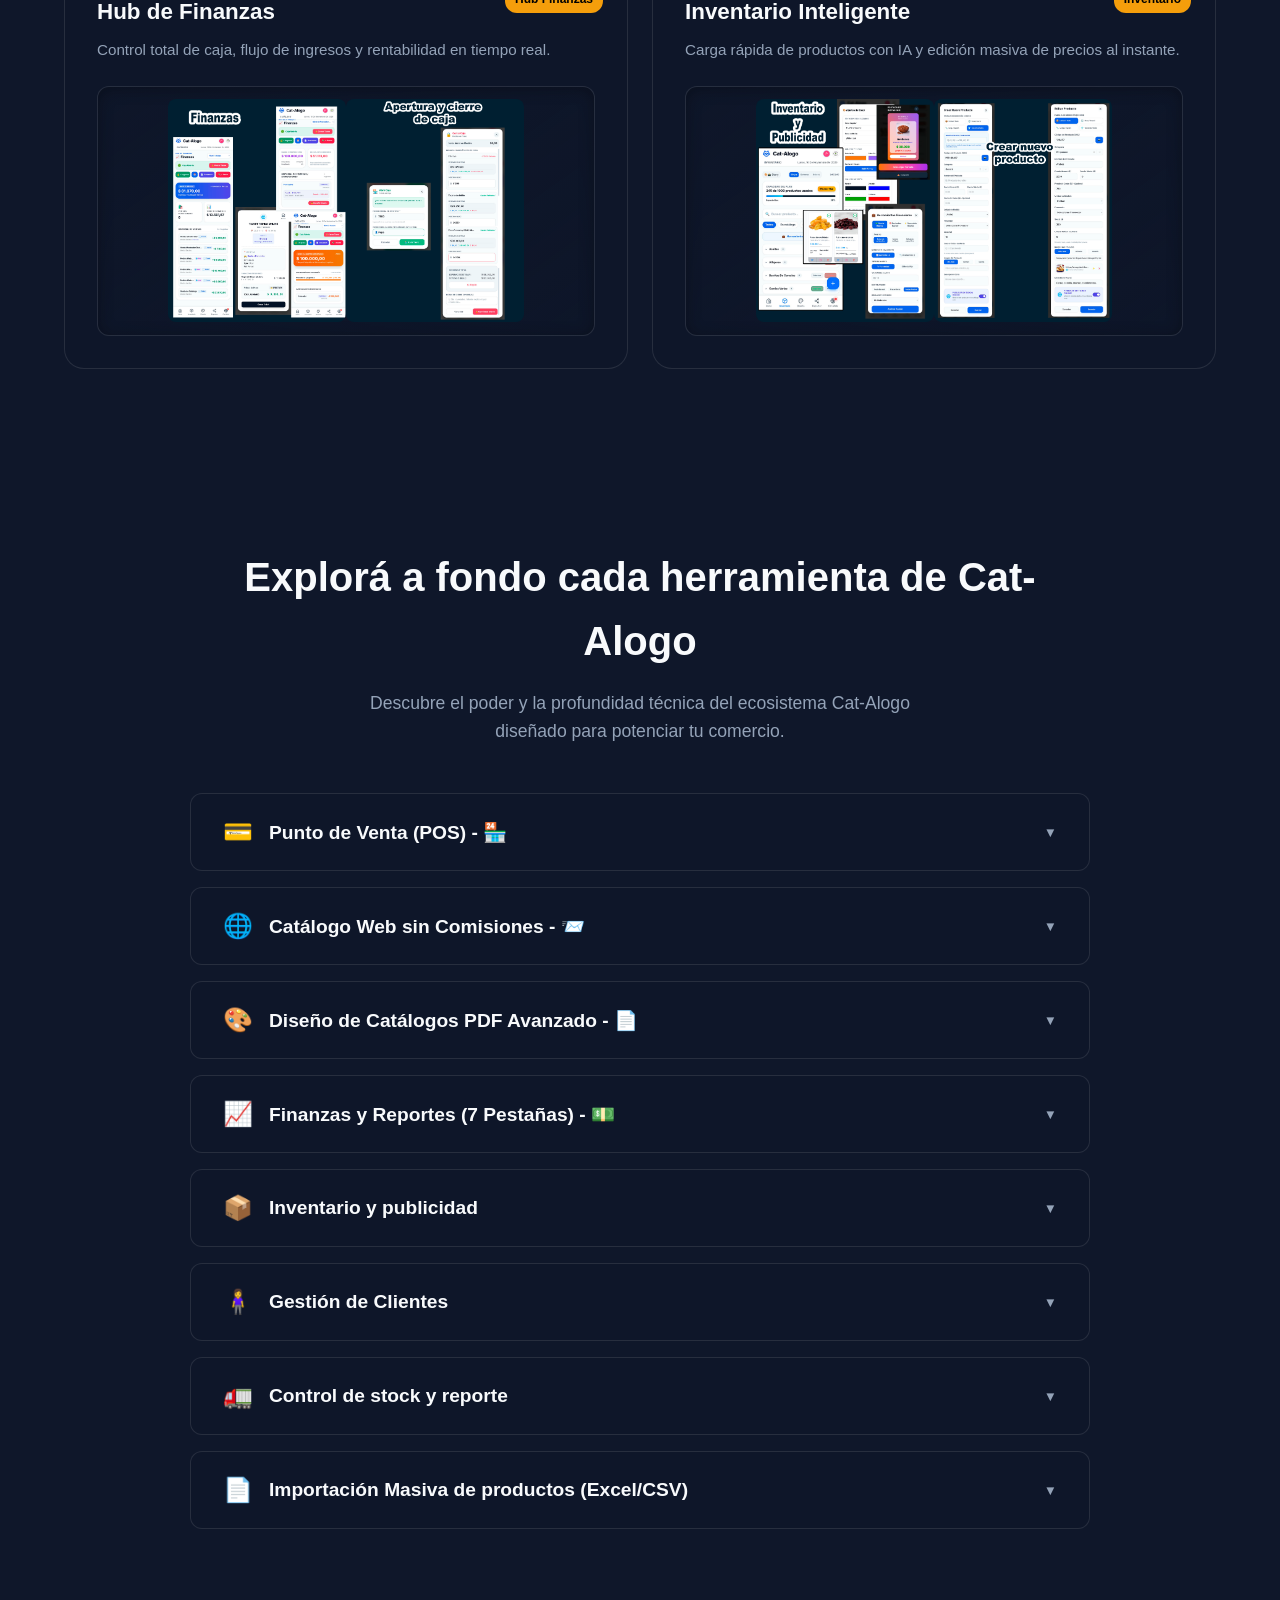
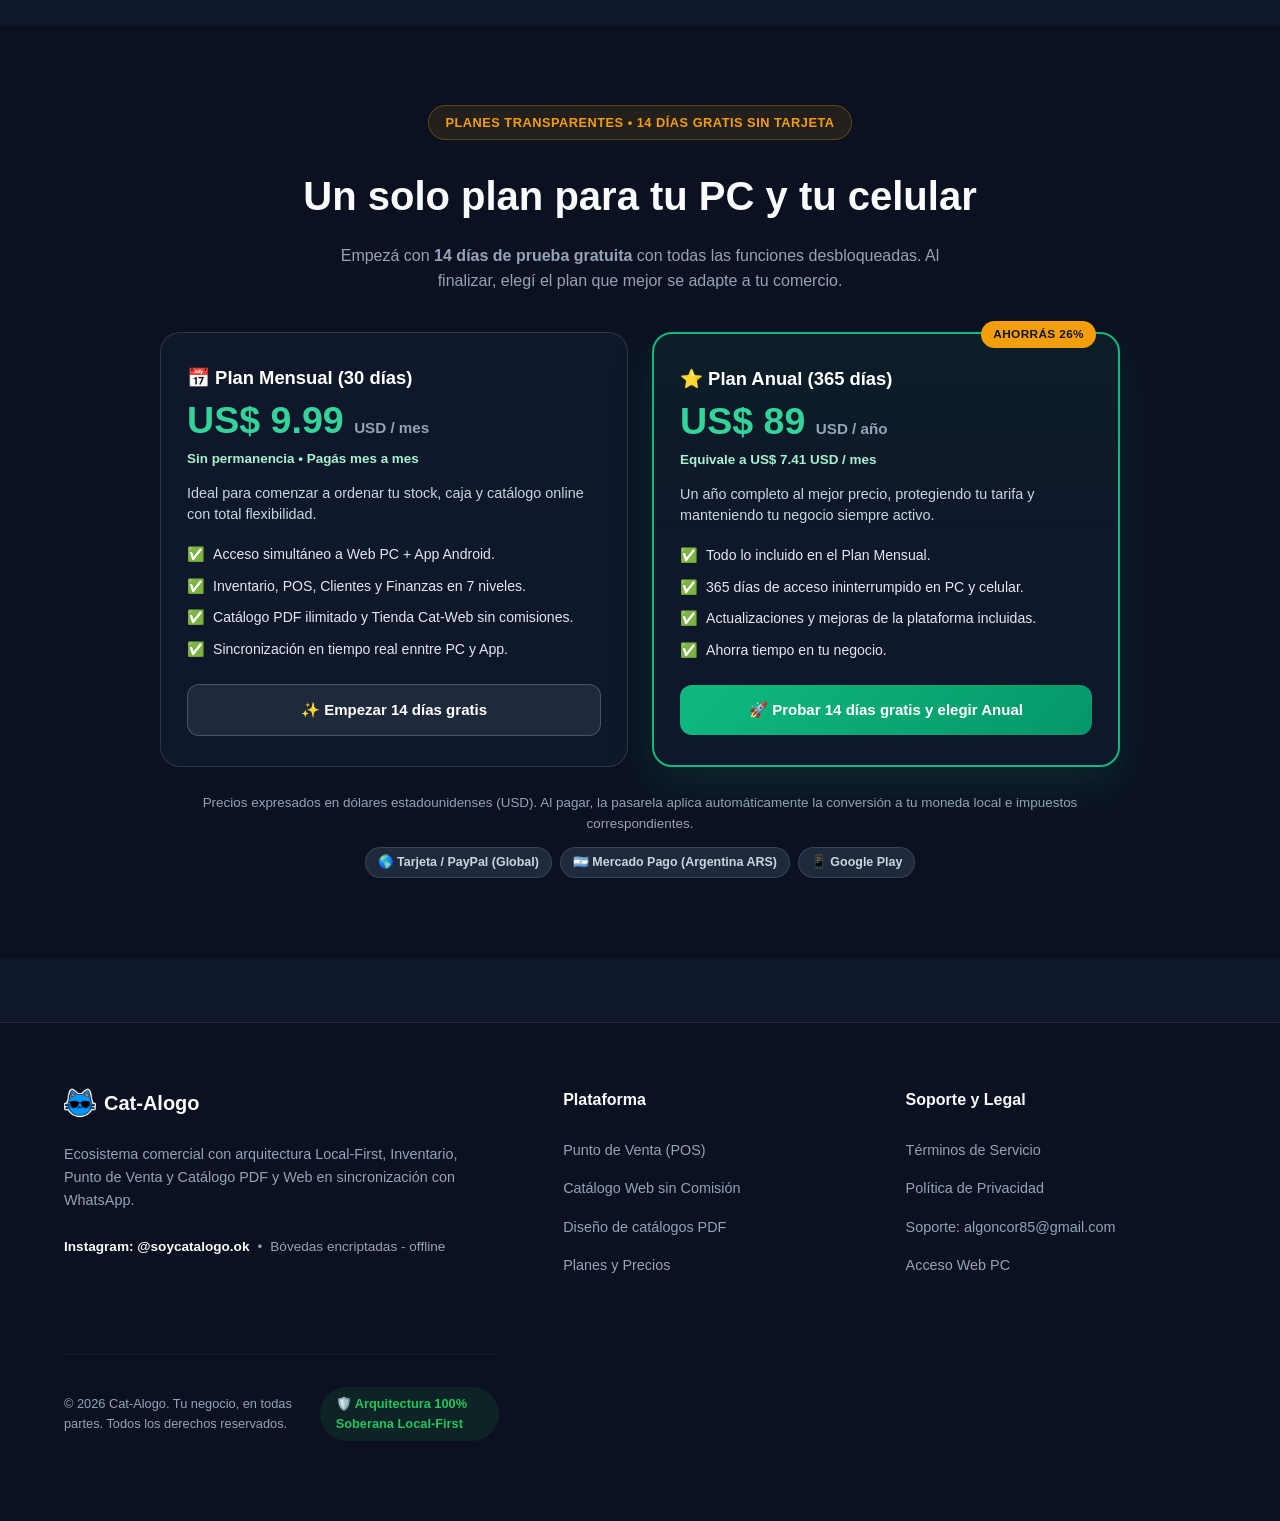
==== commit 1c4209aa: "Actualizando URLs de Open Graph" ====
--- a/index.html
+++ b/index.html
@@ -79,16 +79,17 @@
 
     <main>
         <!-- ==========================================
-             SECCIÓN PRINCIPAL (Hero Section)
-             ========================================== -->
+            SECCIÓN PRINCIPAL (Hero Section)
+            ========================================== -->
         <section class="hero" id="inicio">
             <div class="hero-container">
                 <div class="hero-content">
-                    <span class="badge-amber">🚀 Ecosistema Comercial Local-First</span>
+                    <span class="badge-amber">🚀 Ahora disponible en Celular y PC</span>
                     
                     <h1 class="hero-title">
-                        Llevá tu negocio al <br> 
-                        siguiente nivel con <br>
+                        Vendé más rápido <br> 
+                        desde tu celular <br>
+                        o PC con <br>
                         <span class="highlight">Cat-Alogo</span>
                     </h1>
                     
